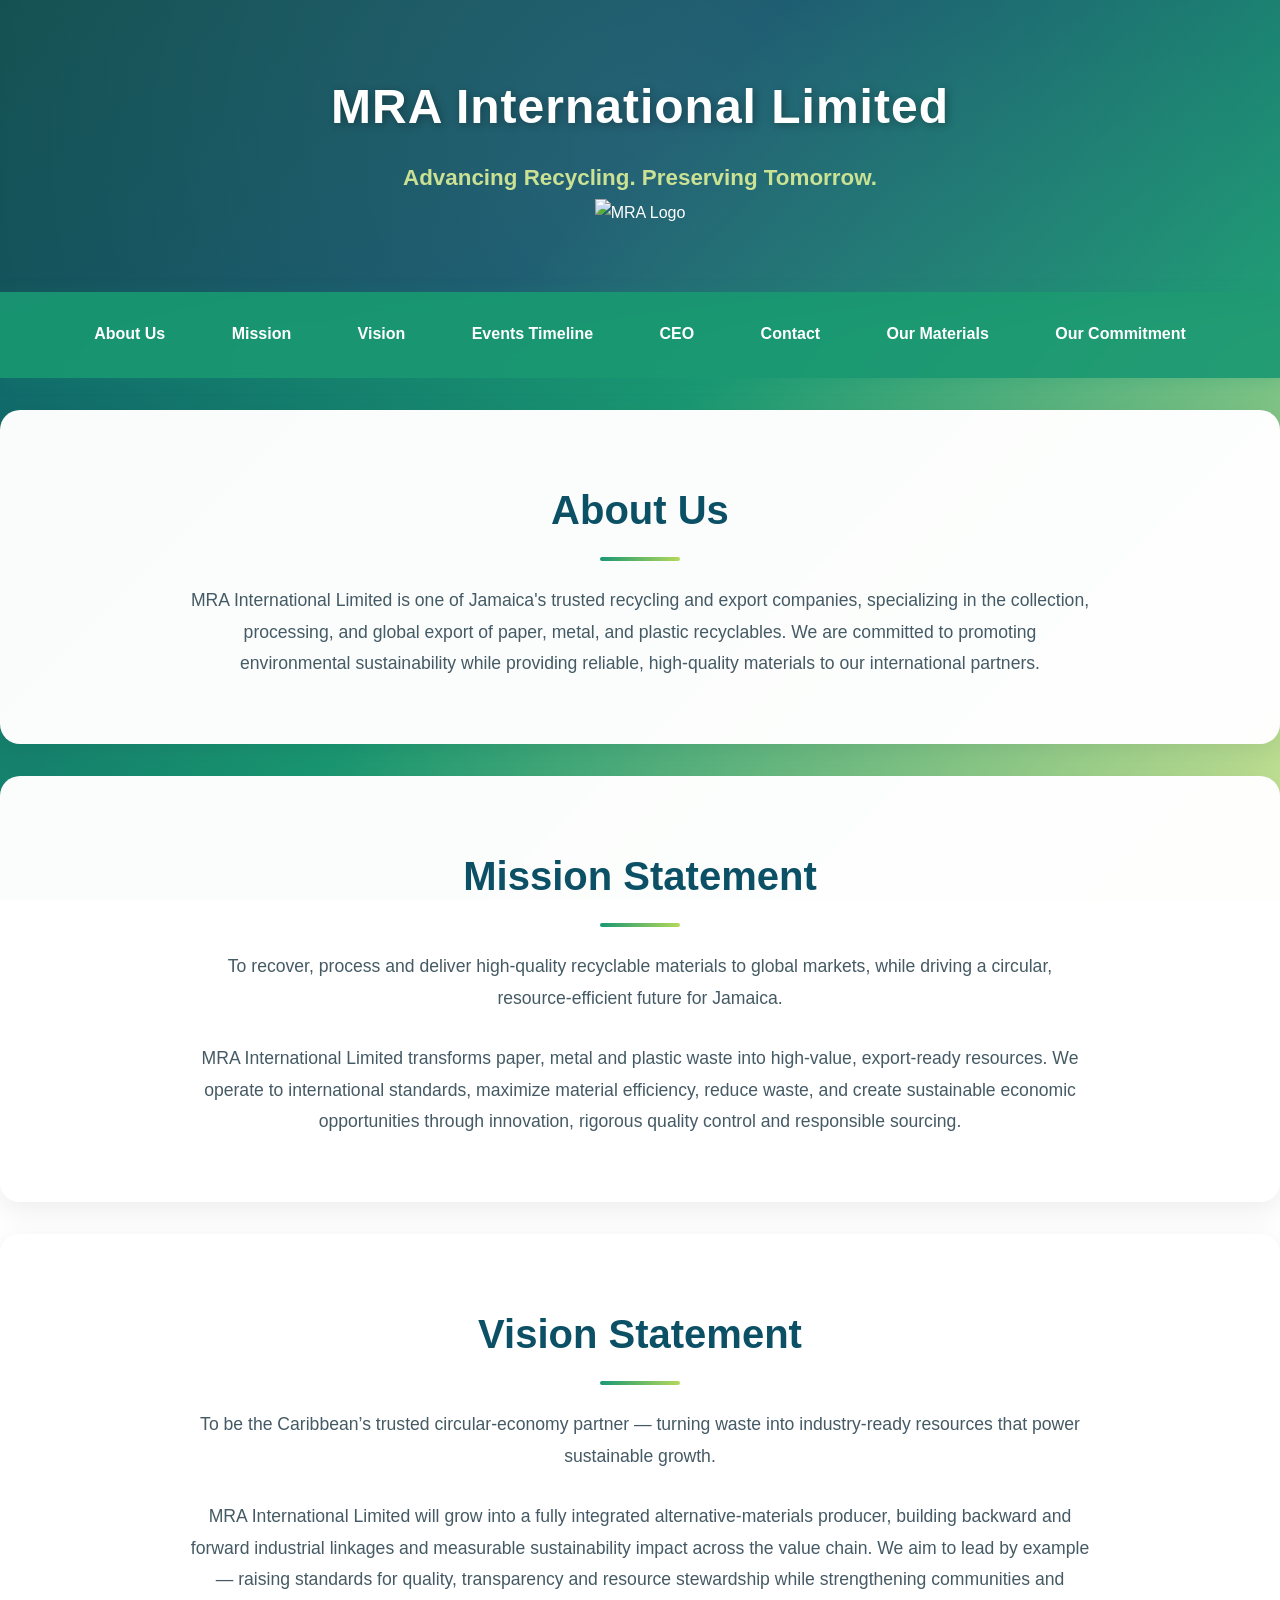
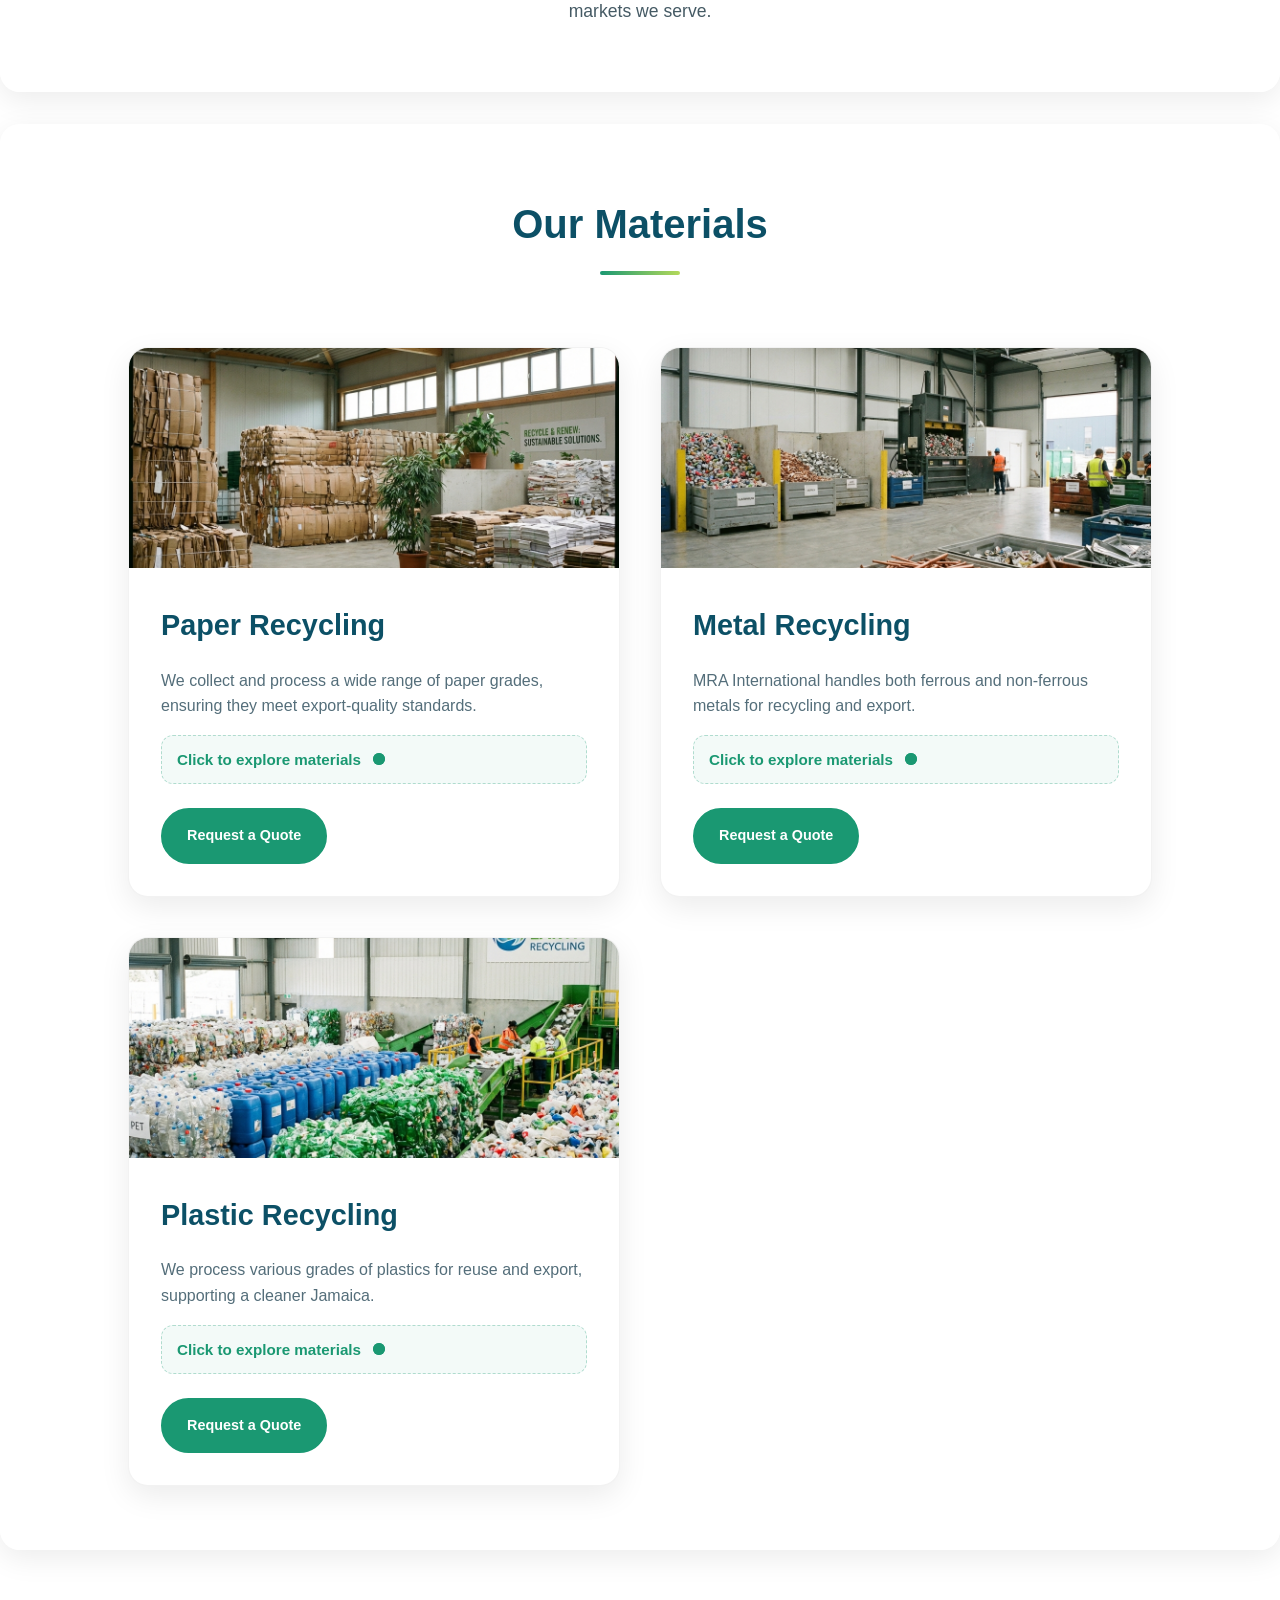
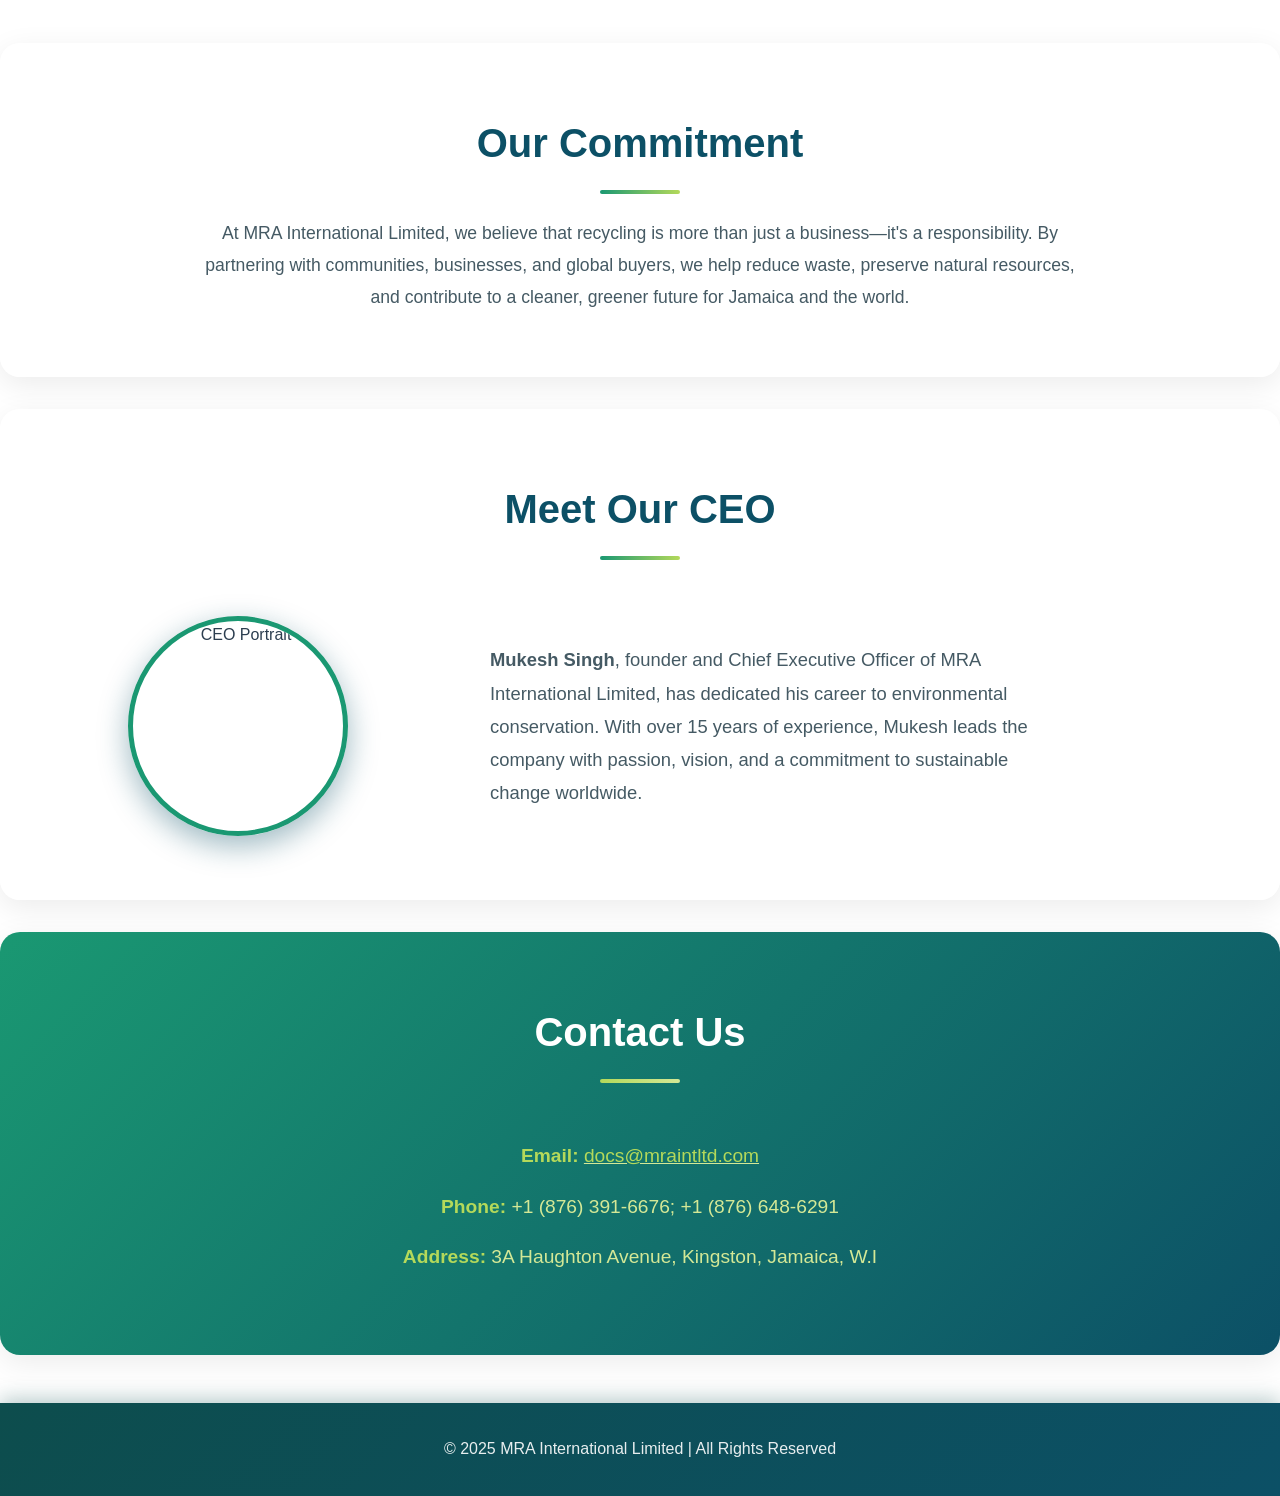
==== index.html @ b7e4a410 "Removed lists and added a click indicator to cards" ====
<!DOCTYPE html>
<html lang="en">

<head>
  <meta charset="UTF-8">
  <meta name="viewport" content="width=device-width, initial-scale=1.0">
  <meta name="google-site-verification" content="Ht2FsZo4pC0F39lDdQmsKXw--VcKdWtS-SxiuuLmRLA" />
  <title> MRA International Limited</title>
  <link rel="stylesheet" href="style.css?v=1.1">
  <link rel="icon" height="200px" type="image/png" href="public/images/favicon.png">
  <noscript>
    <style>
      .fade-section {
        opacity: 1 !important;
        transform: none !important;
      }
    </style>
  </noscript>
</head>

<body>

  <!-- Header -->
  <header class="parallax-header">
    <div class="header-content fade-in">
      <h1>MRA International Limited</h1>
      <p id="slogan">Advancing Recycling. Preserving Tomorrow.</p>
      <img src="public/images/icon.png" height="200px" alt="MRA Logo" class="header-logo">
    </div>
  </header>

  <!-- Navigation -->
  <nav class="sticky-nav">
    <ul>
      <li><a href="#purpose" class="nav-link">About Us</a></li>
      <li><a href="#mission" class="nav-link">Mission</a></li>
      <li><a href="#vision" class="nav-link">Vision</a></li>
      <li><a href="events.html" class="nav-link">Events Timeline</a></li>
      <li><a href="#ceo" class="nav-link">CEO</a></li>
      <li><a href="#contact" class="nav-link">Contact</a></li>
      <li><a href="#materials" class="nav-link">Our Materials</a></li>
      <li><a href="#commitment" class="nav-link">Our Commitment</a></li>
    </ul>
  </nav>

  <!-- Purpose -->
  <section id="purpose" class="fade-section">
    <h2>About Us</h2>
    <p>
      MRA International Limited is one of Jamaica's trusted recycling and export companies, specializing in the
      collection, processing, and global export of paper, metal, and plastic recyclables.
      We are committed to promoting environmental sustainability while providing reliable, high-quality materials to our
      international partners.
    </p>
  </section>

  <!-- Mission -->
  <section id="mission" class="fade-section">
    <h2>Mission Statement</h2>
    <p>
      To recover, process and deliver high-quality recyclable materials to global markets, while driving a circular,
      resource-efficient future for Jamaica.
    </p>
    <br>
    <p>MRA International Limited transforms paper, metal and plastic waste into high-value, export-ready resources. We
      operate to international standards, maximize material efficiency, reduce waste, and create sustainable economic
      opportunities through innovation, rigorous quality control and responsible sourcing.
    </p>
  </section>

  <!-- Vision -->
  <section id="vision" class="fade-section">
    <h2>Vision Statement</h2>
    <p>
      To be the Caribbean’s trusted circular-economy partner — turning waste into industry-ready resources that power
      sustainable growth.
    </p>
    <br>
    <p>
      MRA International Limited will grow into a fully integrated alternative-materials producer, building backward and
      forward industrial linkages and measurable sustainability impact across the value chain. We aim to lead by example
      — raising standards for quality, transparency and resource stewardship while strengthening communities and markets
      we serve.
    </p>
  </section>

  <!-- Our Materials -->
  <section id="materials" class="fade-section">
    <h2>Our Materials</h2>
    <div class="materials-grid">
      <div class="material-card">
        <div class="material-card-image">
          <img src="public/images/paper_recycling.png" alt="Paper Recycling">
        </div>
        <div class="material-card-content">
          <h3>Paper Recycling</h3>
          <p>We collect and process a wide range of paper grades, ensuring they meet export-quality standards.</p>
          <div class="click-hint">
            <span>Click to explore materials</span>
            <div class="pulse-icon"></div>
          </div>
          <a href="#contact" class="material-btn">Request a Quote</a>
        </div>
      </div>

      <div class="material-card">
        <div class="material-card-image">
          <img src="public/images/metal_recycling.png" alt="Metal Recycling">
        </div>
        <div class="material-card-content">
          <h3>Metal Recycling</h3>
          <p>MRA International handles both ferrous and non-ferrous metals for recycling and export.</p>
          <div class="click-hint">
            <span>Click to explore materials</span>
            <div class="pulse-icon"></div>
          </div>
          <a href="#contact" class="material-btn">Request a Quote</a>
        </div>
      </div>

      <div class="material-card">
        <div class="material-card-image">
          <img src="public/images/plastic_recycling.png" alt="Plastic Recycling">
        </div>
        <div class="material-card-content">
          <h3>Plastic Recycling</h3>
          <p>We process various grades of plastics for reuse and export, supporting a cleaner Jamaica.</p>
          <div class="click-hint">
            <span>Click to explore materials</span>
            <div class="pulse-icon"></div>
          </div>
          <a href="#contact" class="material-btn">Request a Quote</a>
        </div>
      </div>
    </div>
  </section>

  <!--Our Committment-->
  <br>
  <section id="commitment" class="fade-section">
    <h2>Our Commitment</h2>
    <p>
      At MRA International Limited, we believe that recycling is more than just a business—it's a responsibility.
      By partnering with communities, businesses, and global buyers, we help reduce waste, preserve natural resources,
      and contribute to a cleaner, greener future for Jamaica and the world.
    </p>
  </section>

  <!-- CEO -->
  <section id="ceo" class="fade-section">
    <h2>Meet Our CEO</h2>
    <div class="ceo-profile">
      <img src="public/images/CEO.png" alt="CEO Portrait" class="ceo-image">
      <p>
        <strong>Mukesh Singh</strong>, founder and Chief Executive Officer of MRA International Limited, has dedicated
        his
        career to environmental conservation. With over 15 years of experience,
        Mukesh leads the company with passion, vision, and a commitment to
        sustainable change worldwide.
      </p>
    </div>
  </section>

  <!-- Contact -->
  <section id="contact" class="fade-section contact-section">
    <h2>Contact Us</h2>
    <div class="contact-info">
      <p><strong>Email: </strong><u><a id="email" target="_blank"
            href="mailto:docs@mraintltd.com">docs@mraintltd.com</a></u></p>
      <p><strong>Phone:</strong> +1 (876) 391-6676; +1 (876) 648-6291</p>
      <p><strong>Address:</strong> 3A Haughton Avenue, Kingston, Jamaica, W.I</p>
    </div>
  </section>

  <!-- Footer -->
  <footer>
    <p>&copy; 2025 MRA International Limited | All Rights Reserved</p>
  </footer>

  <!-- Materials Slideshow Modal -->
  <div id="material-modal" class="modal">
    <div class="modal-content">
      <span class="close-modal">&times;</span>
      <div id="slideshow-container" class="slideshow-container">
        <!-- Slides will be injected here by JS -->
      </div>
      <div class="slideshow-controls">
        <button id="prev-slide" class="slide-btn">&#10094;</button>
        <button id="next-slide" class="slide-btn">&#10095;</button>
      </div>
      <div id="slide-dots" class="slide-dots"></div>
    </div>
  </div>

  <script src="script.js?v=0.1.9"></script>
</body>

</html>
---- style.css ----
/* General Reset */
* {
  margin: 0;
  padding: 0;
  box-sizing: border-box;
}

/* Smooth Scrolling */
html {
  scroll-behavior: smooth;
}

/* Body */
body {
  font-family: "Segoe UI", Tahoma, Geneva, Verdana, sans-serif;
  line-height: 1.8;
  /* Applied nebula-inspired gradient with dark teal, emerald, and lime */
  background: linear-gradient(135deg, #0c5066 0%, #1a9872 50%, #d4e896 100%);
  background-attachment: fixed;
  color: #2c3e50;
  overflow-x: hidden;
}

/* Header with Parallax */
header {
  /* Changed to dark teal to emerald gradient from nebula palette */
  background: linear-gradient(135deg, #0d4d4d 0%, #0c5066 50%, #1a9872 100%);
  color: white;
  text-align: center;
  padding: 4rem 1rem;
  position: relative;
  overflow: hidden;
  box-shadow: 0 8px 30px rgba(12, 80, 102, 0.4);
}

header::before {
  content: "";
  position: absolute;
  top: -50%;
  left: -50%;
  width: 200%;
  height: 200%;
  background: radial-gradient(circle, rgba(255, 255, 255, 0.1) 0%, transparent 70%);
  animation: pulse 15s ease-in-out infinite;
}

@keyframes pulse {

  0%,
  100% {
    transform: scale(1) rotate(0deg);
  }

  50% {
    transform: scale(1.1) rotate(5deg);
  }
}

.header-content {
  position: relative;
  z-index: 1;
}

header h1 {
  font-size: 3rem;
  font-weight: 700;
  margin-bottom: 0.5rem;
  text-shadow: 2px 2px 8px rgba(0, 0, 0, 0.3);
  letter-spacing: 1px;
}

header p {
  font-size: 1.4rem;
  font-weight: 700;
  opacity: 0.95;
  color: #d4e896
}

/* Fade In Animation */
.fade-in {
  animation: fadeInUp 1s ease-out;
}

@keyframes fadeInUp {
  from {
    opacity: 0;
    transform: translateY(30px);
  }

  to {
    opacity: 1;
    transform: translateY(0);
  }
}

/* Navigation */
nav {
  /* Changed to emerald green with opacity */
  background: rgba(26, 152, 114, 0.9);
  backdrop-filter: blur(10px);
  position: sticky;
  top: 0;
  z-index: 1000;
  box-shadow: 0 2px 15px rgba(26, 152, 114, 0.2);
  transition: all 0.3s ease;
  /* Added responsive padding */
  padding: 0.5rem 1rem;
}

nav.scrolled {
  /* Darker emerald when scrolled */
  background: rgba(13, 77, 77, 0.95);
  box-shadow: 0 4px 20px rgba(26, 152, 114, 0.3);
}

nav ul {
  display: flex;
  justify-content: center;
  list-style: none;
  flex-wrap: wrap;
  padding: 0.5rem 0;
  /* Added gap for better spacing */
  gap: 0.5rem;
}

nav ul li {
  margin: 0 10px;
}

nav ul li a {
  text-decoration: none;
  color: white;
  font-weight: 600;
  padding: 0.8rem 1.2rem;
  display: block;
  border-radius: 8px;
  transition: all 0.3s ease;
  position: relative;
  overflow: hidden;
  /* Responsive font size */
  font-size: 1rem;
}

nav ul li a::before {
  content: "";
  position: absolute;
  top: 0;
  left: -100%;
  width: 100%;
  height: 100%;
  background: rgba(255, 255, 255, 0.1);
  transition: left 0.3s ease;
}

nav ul li a:hover::before {
  left: 0;
}

nav ul li a:hover {
  /* Light lime green on hover */
  background: #b4d95a;
  transform: translateY(-2px);
  box-shadow: 0 4px 12px rgba(180, 217, 90, 0.4);
}

/* Sections */
section {
  padding: 4rem 10%;
  text-align: center;
  margin: 2rem 0;
  /* White with subtle shadow for contrast against vibrant background */
  background: rgba(255, 255, 255, 0.98);
  border-radius: 20px;
  box-shadow: 0 8px 30px rgba(0, 0, 0, 0.08);
  transition: all 0.5s ease;
  opacity: 0;
  transform: translateY(50px);
}

section.visible {
  opacity: 1;
  transform: translateY(0);
}

section h2 {
  margin-bottom: 1.5rem;
  /* Changed to dark teal for headings */
  color: #0c5066;
  font-size: 2.5rem;
  font-weight: 700;
  position: relative;
  display: inline-block;
  padding-bottom: 15px;
}

section h2::after {
  content: "";
  position: absolute;
  bottom: 0;
  left: 50%;
  transform: translateX(-50%);
  width: 80px;
  height: 4px;
  /* Changed to emerald to lime gradient */
  background: linear-gradient(90deg, #1a9872, #b4d95a);
  border-radius: 2px;
}

section p {
  font-size: 1.1rem;
  line-height: 1.8;
  color: #455a64;
  max-width: 900px;
  margin: 0 auto;
}

/* Materials Grid */
.materials-grid {
  display: grid;
  grid-template-columns: repeat(auto-fit, minmax(320px, 1fr));
  gap: 2.5rem;
  margin-top: 3rem;
}

.material-card {
  background: #ffffff;
  border-radius: 20px;
  overflow: hidden;
  box-shadow: 0 10px 30px rgba(0, 0, 0, 0.08);
  transition: all 0.4s cubic-bezier(0.165, 0.84, 0.44, 1);
  text-align: left;
  border: 1px solid rgba(0, 0, 0, 0.05);
  display: flex;
  flex-direction: column;
}

.material-card:hover {
  transform: translateY(-10px);
  box-shadow: 0 20px 40px rgba(26, 152, 114, 0.15);
  border-color: #1a9872;
}

.material-card-image {
  width: 100%;
  height: 220px;
  overflow: hidden;
  position: relative;
}

.material-card-image::after {
  content: "View Slideshow";
  position: absolute;
  top: 50%;
  left: 50%;
  transform: translate(-50%, -50%) scale(0.9);
  background: rgba(13, 77, 77, 0.85);
  color: white;
  padding: 10px 20px;
  border-radius: 30px;
  font-weight: 600;
  font-size: 0.9rem;
  opacity: 0;
  transition: all 0.3s ease;
  pointer-events: none;
  border: 1px solid rgba(255, 255, 255, 0.2);
  white-space: nowrap;
}

.material-card:hover .material-card-image::after {
  opacity: 1;
  transform: translate(-50%, -50%) scale(1);
}

.material-card-image img {
  width: 100%;
  height: 100%;
  object-fit: cover;
  transition: transform 0.6s ease;
}

.material-card:hover .material-card-image img {
  transform: scale(1.1);
  filter: brightness(0.8);
}

.material-card-content {
  padding: 2rem;
  flex-grow: 1;
  display: flex;
  flex-direction: column;
}

.material-card h3 {
  color: #0c5066;
  font-size: 1.8rem;
  margin-bottom: 1rem;
  font-weight: 700;
}

.material-card p {
  font-size: 1rem;
  color: #546e7a;
  margin-bottom: 1rem;
  line-height: 1.6;
}

.click-hint {
  display: flex;
  align-items: center;
  gap: 12px;
  margin-bottom: 1.5rem;
  padding: 10px 15px;
  background: rgba(26, 152, 114, 0.05);
  border-radius: 12px;
  border: 1px dashed rgba(26, 152, 114, 0.3);
  transition: all 0.3s ease;
  cursor: pointer;
}

.click-hint span {
  font-size: 0.95rem;
  font-weight: 600;
  color: #1a9872;
}

.pulse-icon {
  width: 12px;
  height: 12px;
  background-color: #1a9872;
  border-radius: 50%;
  position: relative;
}

.pulse-icon::after {
  content: "";
  position: absolute;
  top: 0;
  left: 0;
  width: 100%;
  height: 100%;
  background-color: #1a9872;
  border-radius: 50%;
  animation: hintPulse 2s infinite;
}

@keyframes hintPulse {
  0% {
    transform: scale(1);
    opacity: 0.8;
  }

  100% {
    transform: scale(3);
    opacity: 0;
  }
}

.material-card:hover .click-hint {
  background: rgba(26, 152, 114, 0.1);
  border-style: solid;
  transform: translateX(5px);
}

.material-btn {
  display: inline-block;
  padding: 0.8rem 1.5rem;
  background: #1a9872;
  color: white;
  text-decoration: none;
  border-radius: 30px;
  font-weight: 600;
  font-size: 0.9rem;
  transition: all 0.3s ease;
  border: 2px solid #1a9872;
  text-align: center;
  align-self: flex-start;
  margin-top: auto;
}

.material-btn:hover {
  background: transparent;
  color: #1a9872;
  transform: scale(1.05);
  box-shadow: 0 5px 15px rgba(26, 152, 114, 0.2);
}

.material-sub-lists {
  display: grid;
  grid-template-columns: 1fr 1fr;
  gap: 1rem;
  margin-bottom: 0.5rem;
}

.material-sub-lists h4 {
  color: #1a9872;
  font-size: 0.95rem;
  margin-bottom: 0.5rem;
  text-transform: uppercase;
  letter-spacing: 1px;
}

/* Gallery */
.gallery {
  display: flex;
  justify-content: center;
  gap: 30px;
  flex-wrap: wrap;
  margin-top: 2rem;
}

.gallery-item {
  width: 280px;
  height: 200px;
  object-fit: cover;
  border-radius: 15px;
  box-shadow: 0 8px 20px rgba(0, 0, 0, 0.15);
  transition: all 0.4s cubic-bezier(0.175, 0.885, 0.32, 1.275);
  cursor: pointer;
  opacity: 0;
  transform: scale(0.8);
  animation: scaleIn 0.6s ease forwards;
}

.gallery-item:nth-child(1) {
  animation-delay: 0.1s;
}

.gallery-item:nth-child(2) {
  animation-delay: 0.2s;
}

.gallery-item:nth-child(3) {
  animation-delay: 0.3s;
}

@keyframes scaleIn {
  to {
    opacity: 1;
    transform: scale(1);
  }
}

.gallery-item:hover {
  transform: scale(1.08) rotate(2deg);
  /* Changed shadow to emerald */
  box-shadow: 0 15px 35px rgba(26, 152, 114, 0.4);
  z-index: 10;
}

/* CEO Profile */
.ceo-profile {
  display: flex;
  align-items: center;
  justify-content: center;
  gap: 30px;
  flex-wrap: wrap;
  margin-top: 2rem;
}

.ceo-image {
  width: 220px;
  height: 220px;
  border-radius: 50%;
  object-fit: cover;
  /* Changed to teal shadow and border */
  box-shadow: 0 10px 30px rgba(12, 80, 102, 0.4);
  border: 5px solid #1a9872;
  transition: all 0.4s ease;
  animation: float 3s ease-in-out infinite;
}

@keyframes float {

  0%,
  100% {
    transform: translateY(0);
  }

  50% {
    transform: translateY(-10px);
  }
}

.ceo-image:hover {
  transform: scale(1.05);
  /* Enhanced emerald shadow */
  box-shadow: 0 15px 40px rgba(26, 152, 114, 0.5);
}

.ceo-profile p {
  max-width: 550px;
  text-align: left;
  font-size: 1.15rem;
  line-height: 1.8;
}

/* Contact Section */
.contact-section {
  /* Changed to emerald to teal gradient */
  background: linear-gradient(135deg, #1a9872 0%, #0c5066 100%);
  color: white;
}

.contact-section h2 {
  color: white;
}

.contact-section h2::after {
  /* Changed to lime gradient */
  background: linear-gradient(90deg, #b4d95a, #d4e896);
}

.contact-info {
  margin-top: 2rem;
}

.contact-info p {
  font-size: 1.2rem;
  margin: 1rem 0;
  /* Changed to light lime */
  color: #d4e896;
  text-align: ceter;
  max-width: none;
  margin: 1rem 0;
}

.contact-info strong {
  /* Changed to bright lime accent */
  color: #b4d95a;
}

#email {
  color: #b4d95a;
  text-decoration: none;

}

/* Footer */
footer {
  /* Changed to dark forest to teal gradient */
  background: linear-gradient(135deg, #0d4d4d 0%, #0c5066 100%);
  color: white;
  text-align: center;
  padding: 2rem;
  margin-top: 3rem;
  box-shadow: 0 -4px 20px rgba(13, 77, 77, 0.3);
}

footer p {
  font-size: 1rem;
  opacity: 0.9;
}

/* Responsive Design */
@media (max-width: 768px) {
  header h1 {
    font-size: 2rem;
  }

  header p {
    font-size: 1.1rem;
  }

  /* Mobile-optimized navigation */
  nav {
    padding: 0.3rem 0.5rem;
  }

  nav ul {
    flex-direction: row;
    justify-content: center;
    padding: 0.3rem 0;
    gap: 0.3rem;
  }

  nav ul li {
    margin: 0.2rem;
  }

  nav ul li a {
    padding: 0.5rem 0.7rem;
    font-size: 0.85rem;
  }

  section {
    padding: 2rem 5%;
  }

  section h2 {
    font-size: 1.8rem;
  }

  .gallery-item {
    width: 100%;
    max-width: 350px;
  }

  .ceo-profile {
    flex-direction: column;
    text-align: center;
  }

  .ceo-profile p {
    text-align: center;
  }
}

/* Loading Animation */
@keyframes shimmer {
  0% {
    background-position: -1000px 0;
  }

  100% {
    background-position: 1000px 0;
  }
}

/* Modal Styles */
.modal {
  display: none;
  position: fixed;
  z-index: 2000;
  left: 0;
  top: 0;
  width: 100%;
  height: 100%;
  overflow: auto;
  background-color: rgba(13, 77, 77, 0.9);
  backdrop-filter: blur(8px);
  opacity: 0;
  transition: opacity 0.4s ease;
}

.modal.visible {
  display: flex;
  align-items: center;
  justify-content: center;
  opacity: 1;
}

.modal-content {
  background: white;
  margin: auto;
  padding: 0;
  border-radius: 20px;
  width: 90%;
  max-width: 900px;
  max-height: 90vh;
  position: relative;
  box-shadow: 0 25px 50px rgba(0, 0, 0, 0.3);
  overflow: hidden;
  transform: scale(0.8);
  transition: transform 0.4s cubic-bezier(0.175, 0.885, 0.32, 1.275);
}

.modal.visible .modal-content {
  transform: scale(1);
}

.close-modal {
  position: absolute;
  top: 20px;
  right: 25px;
  color: #0c5066;
  font-size: 35px;
  font-weight: bold;
  cursor: pointer;
  z-index: 2001;
  transition: color 0.3s;
  background: rgba(255, 255, 255, 0.8);
  width: 45px;
  height: 45px;
  display: flex;
  align-items: center;
  justify-content: center;
  border-radius: 50%;
}

.close-modal:hover {
  color: #1a9872;
}

/* Slideshow */
.slideshow-container {
  width: 100%;
}

.slide {
  display: none;
  animation: fadeNext 0.5s ease-in-out;
}

.slide.active {
  display: flex;
  flex-direction: column;
}

@media (min-width: 768px) {
  .slide.active {
    flex-direction: row;
    height: 500px;
  }
}

.slide-image {
  flex: 1.2;
  height: 300px;
  background: #f4f4f4;
}

@media (min-width: 768px) {
  .slide-image {
    height: 100%;
  }
}

.slide-image img {
  width: 100%;
  height: 100%;
  object-fit: cover;
}

.slide-info {
  flex: 1;
  padding: 2.5rem;
  display: flex;
  flex-direction: column;
  justify-content: center;
  background: white;
}

.slide-info h2 {
  color: #0c5066;
  font-size: 2rem;
  margin-bottom: 1rem;
}

.slide-info p {
  color: #546e7a;
  line-height: 1.7;
  font-size: 1.1rem;
  margin-bottom: 0;
}

.slideshow-controls {
  position: absolute;
  top: 50%;
  width: 100%;
  display: flex;
  justify-content: space-between;
  transform: translateY(-50%);
  pointer-events: none;
}

.slide-btn {
  cursor: pointer;
  padding: 15px;
  color: #0c5066;
  font-weight: bold;
  font-size: 20px;
  transition: 0.3s;
  user-select: none;
  background: rgba(255, 255, 255, 0.8);
  border: none;
  margin: 0 10px;
  border-radius: 50%;
  width: 50px;
  height: 50px;
  display: flex;
  align-items: center;
  justify-content: center;
  pointer-events: auto;
  box-shadow: 0 4px 10px rgba(0, 0, 0, 0.1);
}

.slide-btn:hover {
  background: #1a9872;
  color: white;
}

.slide-dots {
  position: absolute;
  bottom: 20px;
  width: 100%;
  text-align: center;
}

.dot {
  cursor: pointer;
  height: 10px;
  width: 10px;
  margin: 0 5px;
  background-color: #bbb;
  border-radius: 50%;
  display: inline-block;
  transition: background-color 0.3s;
}

.dot.active {
  background-color: #1a9872;
  width: 25px;
  border-radius: 5px;
}

@keyframes fadeNext {
  from {
    opacity: 0.4;
    transform: scale(1.05);
  }

  to {
    opacity: 1;
    transform: scale(1);
  }
}

/* Character encoding fix for older browsers */
.material-card ul li::before {
  content: "•";
}
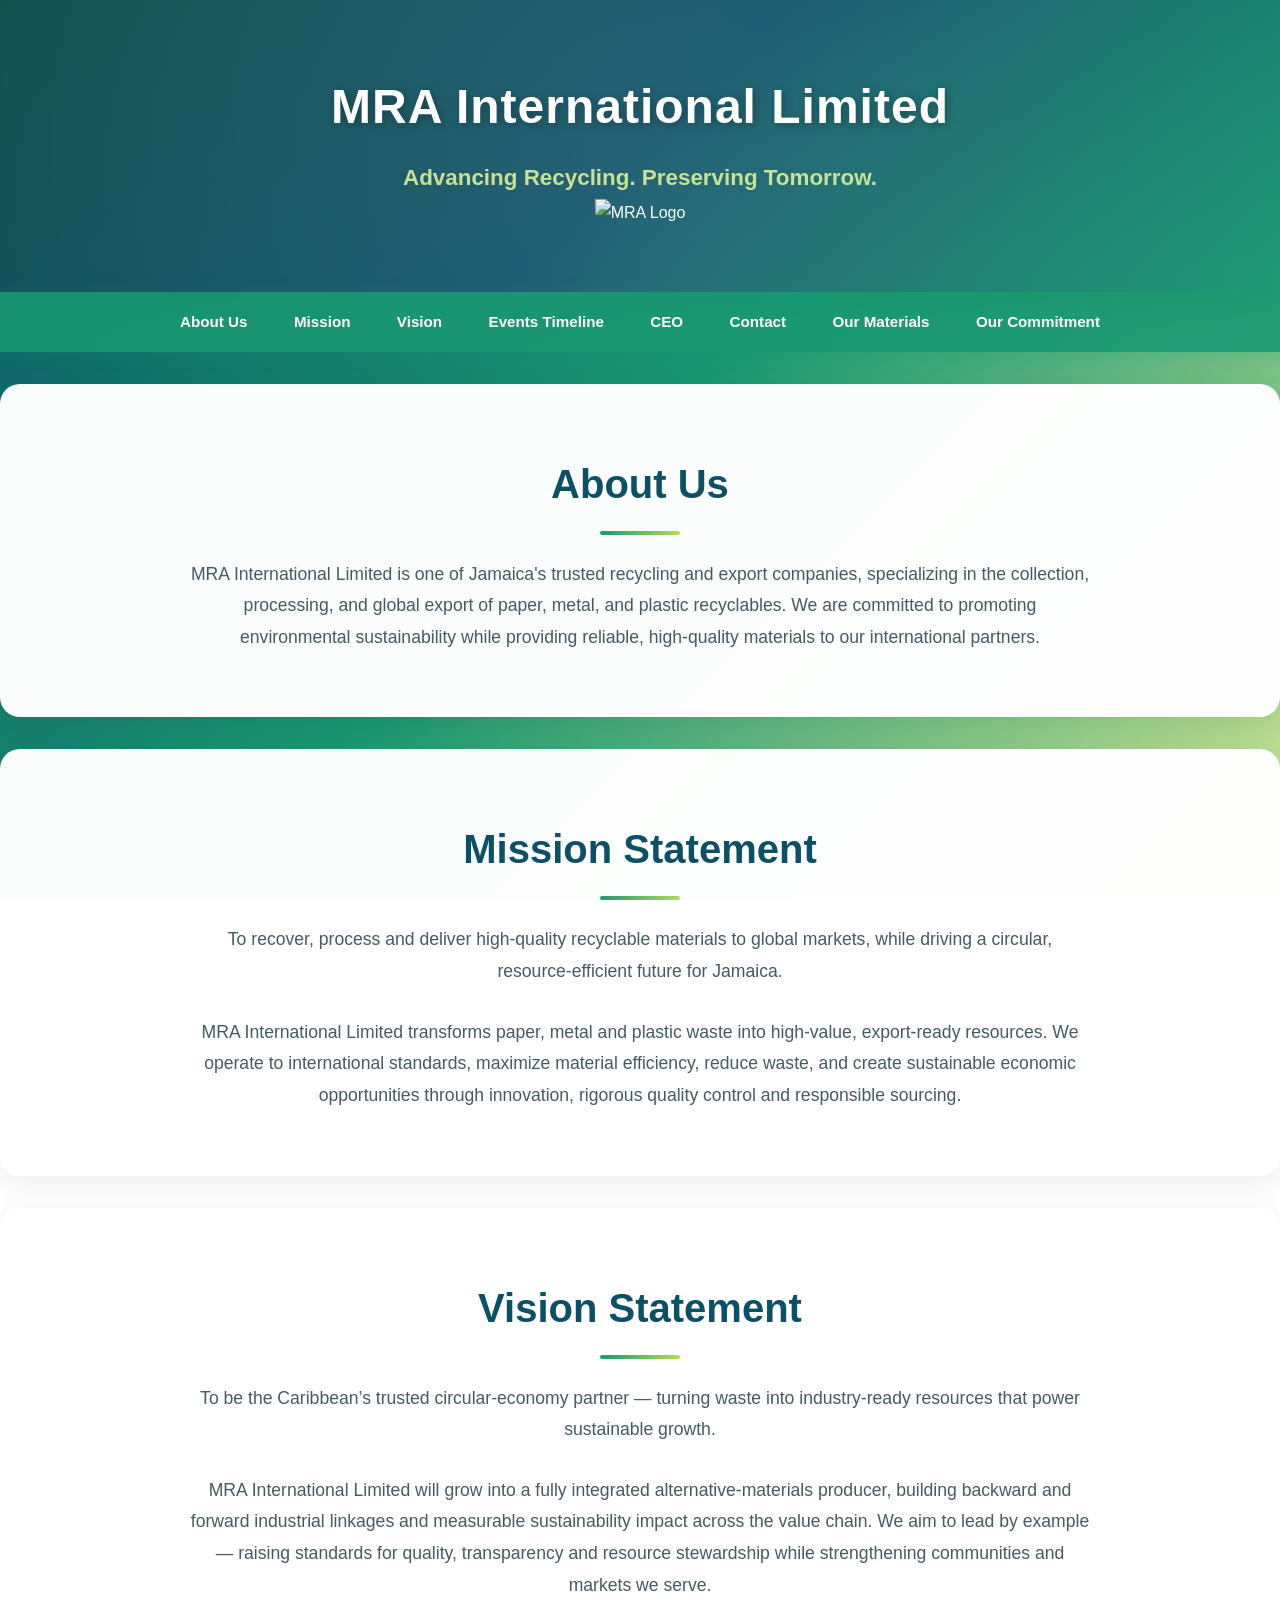
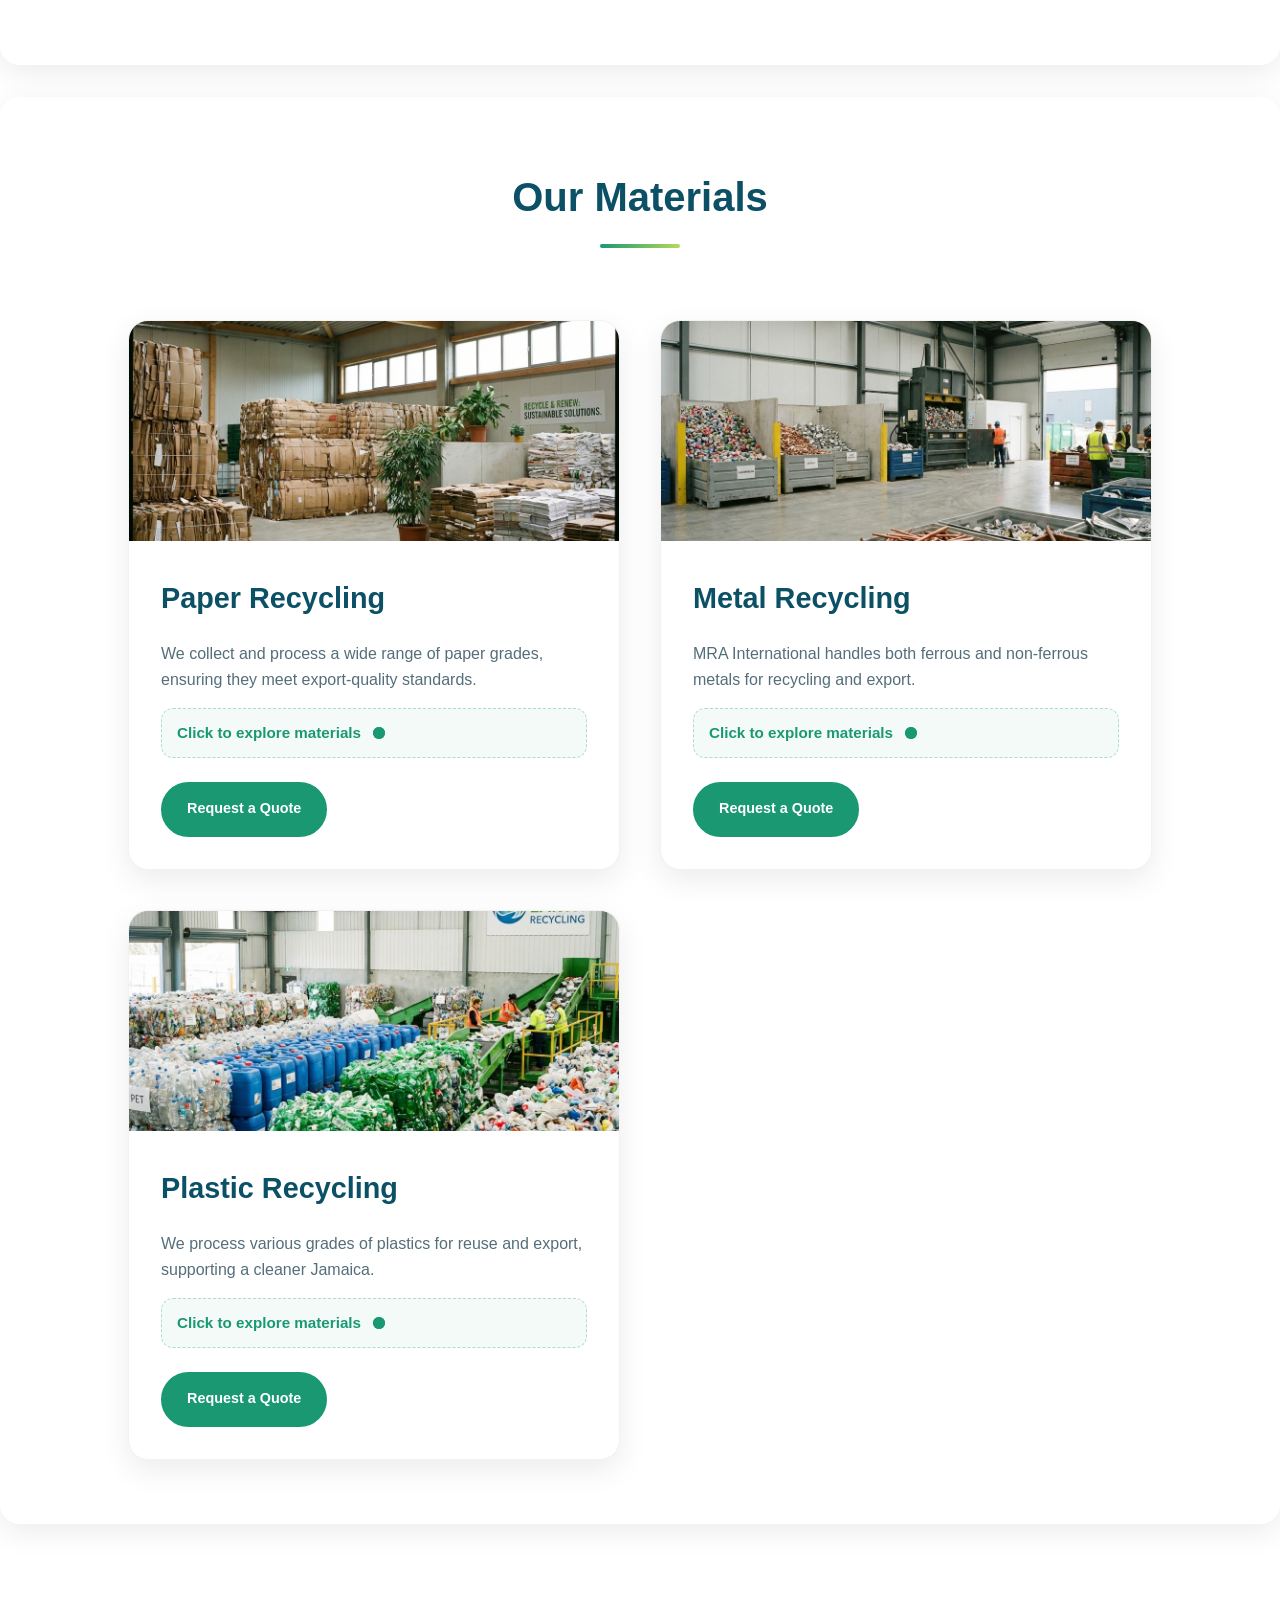
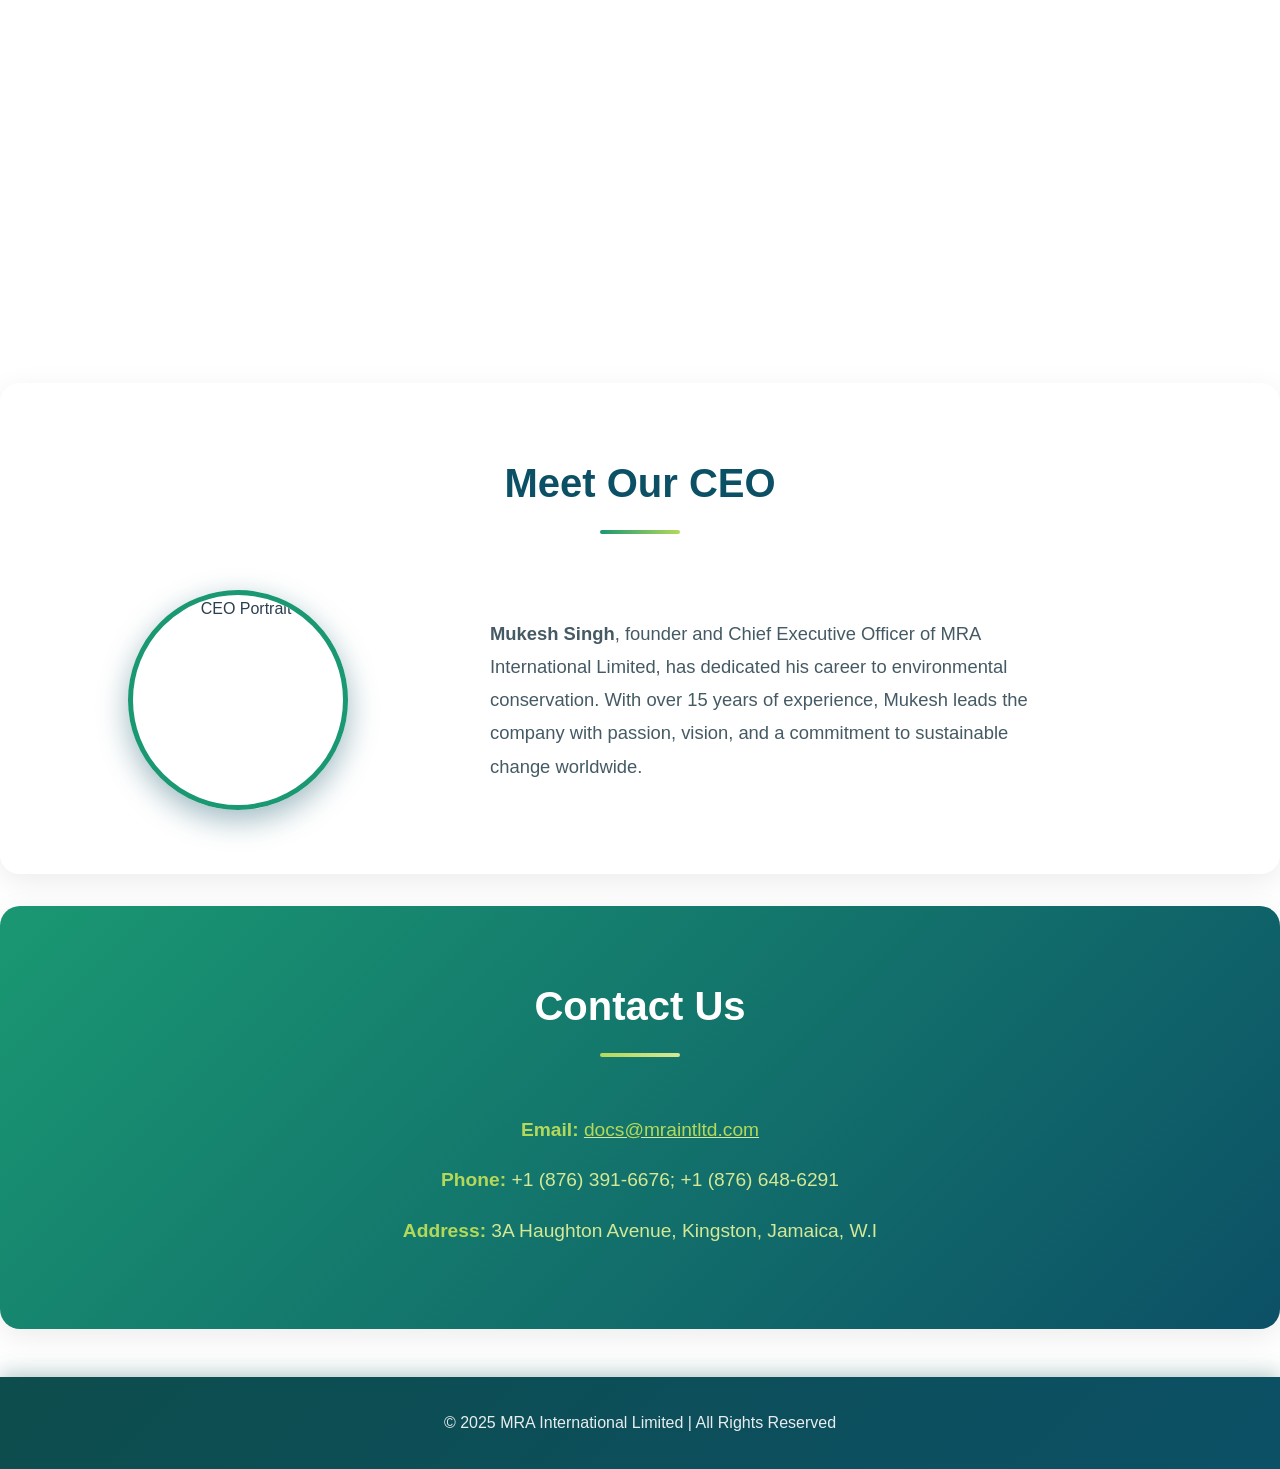
==== commit 3428de5b: "Made website more mobile-compatible" ====
--- a/index.html
+++ b/index.html
@@ -31,16 +31,23 @@
 
   <!-- Navigation -->
   <nav class="sticky-nav">
-    <ul>
-      <li><a href="#purpose" class="nav-link">About Us</a></li>
-      <li><a href="#mission" class="nav-link">Mission</a></li>
-      <li><a href="#vision" class="nav-link">Vision</a></li>
-      <li><a href="events.html" class="nav-link">Events Timeline</a></li>
-      <li><a href="#ceo" class="nav-link">CEO</a></li>
-      <li><a href="#contact" class="nav-link">Contact</a></li>
-      <li><a href="#materials" class="nav-link">Our Materials</a></li>
-      <li><a href="#commitment" class="nav-link">Our Commitment</a></li>
-    </ul>
+    <div class="nav-container">
+      <button class="mobile-menu-toggle" aria-label="Toggle menu">
+        <span class="bar"></span>
+        <span class="bar"></span>
+        <span class="bar"></span>
+      </button>
+      <ul class="nav-links">
+        <li><a href="#purpose" class="nav-link">About Us</a></li>
+        <li><a href="#mission" class="nav-link">Mission</a></li>
+        <li><a href="#vision" class="nav-link">Vision</a></li>
+        <li><a href="events.html" class="nav-link">Events Timeline</a></li>
+        <li><a href="#ceo" class="nav-link">CEO</a></li>
+        <li><a href="#contact" class="nav-link">Contact</a></li>
+        <li><a href="#materials" class="nav-link">Our Materials</a></li>
+        <li><a href="#commitment" class="nav-link">Our Commitment</a></li>
+      </ul>
+    </div>
   </nav>
 
   <!-- Purpose -->
--- a/style.css
+++ b/style.css
@@ -19,6 +19,10 @@
   background-attachment: fixed;
   color: #2c3e50;
   overflow-x: hidden;
+}
+
+body.menu-open {
+  overflow: hidden;
 }
 
 /* Header with Parallax */
@@ -95,7 +99,6 @@
 
 /* Navigation */
 nav {
-  /* Changed to emerald green with opacity */
   background: rgba(26, 152, 114, 0.9);
   backdrop-filter: blur(10px);
   position: sticky;
@@ -103,12 +106,21 @@
   z-index: 1000;
   box-shadow: 0 2px 15px rgba(26, 152, 114, 0.2);
   transition: all 0.3s ease;
-  /* Added responsive padding */
-  padding: 0.5rem 1rem;
+  padding: 0;
+  /* Changed for better mobile control */
+}
+
+.nav-container {
+  display: flex;
+  justify-content: center;
+  align-items: center;
+  max-width: 1200px;
+  margin: 0 auto;
+  position: relative;
+  min-height: 60px;
 }
 
 nav.scrolled {
-  /* Darker emerald when scrolled */
   background: rgba(13, 77, 77, 0.95);
   box-shadow: 0 4px 20px rgba(26, 152, 114, 0.3);
 }
@@ -118,27 +130,47 @@
   justify-content: center;
   list-style: none;
   flex-wrap: wrap;
-  padding: 0.5rem 0;
-  /* Added gap for better spacing */
+  padding: 0;
   gap: 0.5rem;
 }
 
 nav ul li {
-  margin: 0 10px;
+  margin: 0;
 }
 
 nav ul li a {
   text-decoration: none;
   color: white;
   font-weight: 600;
-  padding: 0.8rem 1.2rem;
+  padding: 1rem 1.2rem;
   display: block;
-  border-radius: 8px;
+  border-radius: 0;
   transition: all 0.3s ease;
   position: relative;
   overflow: hidden;
-  /* Responsive font size */
-  font-size: 1rem;
+  font-size: 0.95rem;
+}
+
+/* Mobile Menu Toggle */
+.mobile-menu-toggle {
+  display: none;
+  flex-direction: column;
+  justify-content: space-between;
+  width: 30px;
+  height: 21px;
+  background: none;
+  border: none;
+  cursor: pointer;
+  padding: 0;
+  z-index: 1001;
+}
+
+.mobile-menu-toggle .bar {
+  height: 3px;
+  width: 100%;
+  background-color: white;
+  border-radius: 10px;
+  transition: all 0.3s ease;
 }
 
 nav ul li a::before {
@@ -519,7 +551,7 @@
   margin: 1rem 0;
   /* Changed to light lime */
   color: #d4e896;
-  text-align: ceter;
+  text-align: center;
   max-width: none;
   margin: 1rem 0;
 }
@@ -552,7 +584,118 @@
 }
 
 /* Responsive Design */
+@media (max-width: 1024px) {
+  nav ul li a {
+    padding: 0.8rem 0.6rem;
+    font-size: 0.85rem;
+  }
+}
+
 @media (max-width: 768px) {
+
+  /* Mobile Navigation */
+  .nav-container {
+    justify-content: space-between;
+    padding: 0.5rem 1.5rem;
+  }
+
+  .mobile-menu-toggle {
+    display: flex;
+  }
+
+  /* Hamburger Animation */
+  .mobile-menu-toggle.active .bar:nth-child(1) {
+    transform: translateY(9px) rotate(45deg);
+  }
+
+  .mobile-menu-toggle.active .bar:nth-child(2) {
+    opacity: 0;
+  }
+
+  .mobile-menu-toggle.active .bar:nth-child(3) {
+    transform: translateY(-9px) rotate(-45deg);
+  }
+
+  nav ul {
+    position: fixed;
+    top: 60px;
+    left: 0;
+    width: 100%;
+    height: 0;
+    background: rgba(13, 77, 77, 0.98);
+    backdrop-filter: blur(15px);
+    flex-direction: column;
+    align-items: center;
+    justify-content: flex-start;
+    padding: 0;
+    overflow: hidden;
+    transition: height 0.4s cubic-bezier(0.175, 0.885, 0.32, 1.275);
+    gap: 0;
+    box-shadow: 0 10px 20px rgba(0, 0, 0, 0.2);
+  }
+
+  nav ul.active {
+    height: calc(100vh - 60px);
+    padding: 2rem 0;
+    overflow-y: auto;
+  }
+
+  nav ul li {
+    width: 100%;
+    text-align: center;
+    opacity: 0;
+    transform: translateY(20px);
+    transition: all 0.3s ease;
+  }
+
+  nav ul.active li {
+    opacity: 1;
+    transform: translateY(0);
+  }
+
+  /* Staggered animation for menu items */
+  nav ul.active li:nth-child(1) {
+    transition-delay: 0.1s;
+  }
+
+  nav ul.active li:nth-child(2) {
+    transition-delay: 0.15s;
+  }
+
+  nav ul.active li:nth-child(3) {
+    transition-delay: 0.2s;
+  }
+
+  nav ul.active li:nth-child(4) {
+    transition-delay: 0.25s;
+  }
+
+  nav ul.active li:nth-child(5) {
+    transition-delay: 0.3s;
+  }
+
+  nav ul.active li:nth-child(6) {
+    transition-delay: 0.35s;
+  }
+
+  nav ul.active li:nth-child(7) {
+    transition-delay: 0.4s;
+  }
+
+  nav ul.active li:nth-child(8) {
+    transition-delay: 0.45s;
+  }
+
+  nav ul li a {
+    padding: 1.2rem;
+    font-size: 1.2rem;
+    border-bottom: 1px solid rgba(255, 255, 255, 0.1);
+  }
+
+  header {
+    padding: 3rem 1rem;
+  }
+
   header h1 {
     font-size: 2rem;
   }
@@ -561,47 +704,121 @@
     font-size: 1.1rem;
   }
 
-  /* Mobile-optimized navigation */
-  nav {
-    padding: 0.3rem 0.5rem;
-  }
-
-  nav ul {
-    flex-direction: row;
-    justify-content: center;
-    padding: 0.3rem 0;
-    gap: 0.3rem;
-  }
-
-  nav ul li {
-    margin: 0.2rem;
-  }
-
-  nav ul li a {
-    padding: 0.5rem 0.7rem;
-    font-size: 0.85rem;
+  .header-logo {
+    height: 120px;
   }
 
   section {
-    padding: 2rem 5%;
+    padding: 2.5rem 1.5rem;
+    margin: 1.5rem 1rem;
+    border-radius: 15px;
   }
 
   section h2 {
     font-size: 1.8rem;
   }
 
-  .gallery-item {
-    width: 100%;
-    max-width: 350px;
+  .materials-grid {
+    grid-template-columns: 1fr;
+    gap: 1.5rem;
+  }
+
+  .material-card-image {
+    height: 180px;
+  }
+
+  .material-card h3 {
+    font-size: 1.5rem;
   }
 
   .ceo-profile {
     flex-direction: column;
     text-align: center;
+    gap: 1.5rem;
+  }
+
+  .ceo-image {
+    width: 180px;
+    height: 180px;
   }
 
   .ceo-profile p {
     text-align: center;
+    font-size: 1.05rem;
+  }
+
+  .contact-info p {
+    font-size: 1.1rem;
+  }
+
+  .modal-content {
+    width: 95%;
+    max-height: 95vh;
+    display: flex;
+    flex-direction: column;
+  }
+
+  .slideshow-container {
+    flex: 1;
+    overflow-y: auto;
+  }
+
+  .close-modal {
+    top: 10px;
+    right: 15px;
+    width: 40px;
+    height: 40px;
+    font-size: 30px;
+    position: fixed;
+    /* Keep it visible while scrolling modal */
+  }
+
+  .slide.active {
+    flex-direction: column;
+    height: auto;
+    min-height: 100%;
+  }
+
+  .slide-image {
+    height: 250px;
+    flex: none;
+  }
+
+  .slide-info {
+    padding: 1.5rem;
+    flex: 1;
+  }
+
+  .slide-info h2 {
+    font-size: 1.5rem;
+  }
+
+  .slide-info p {
+    font-size: 1rem;
+  }
+
+  .slideshow-controls {
+    position: fixed;
+    top: 50%;
+    transform: translateY(-50%);
+    width: 100%;
+  }
+
+  .slide-btn {
+    width: 40px;
+    height: 40px;
+    font-size: 16px;
+    margin: 0 5px;
+  }
+}
+
+@media (max-width: 480px) {
+  header h1 {
+    font-size: 1.7rem;
+  }
+
+  .contact-info p {
+    font-size: 1rem;
   }
 }
 
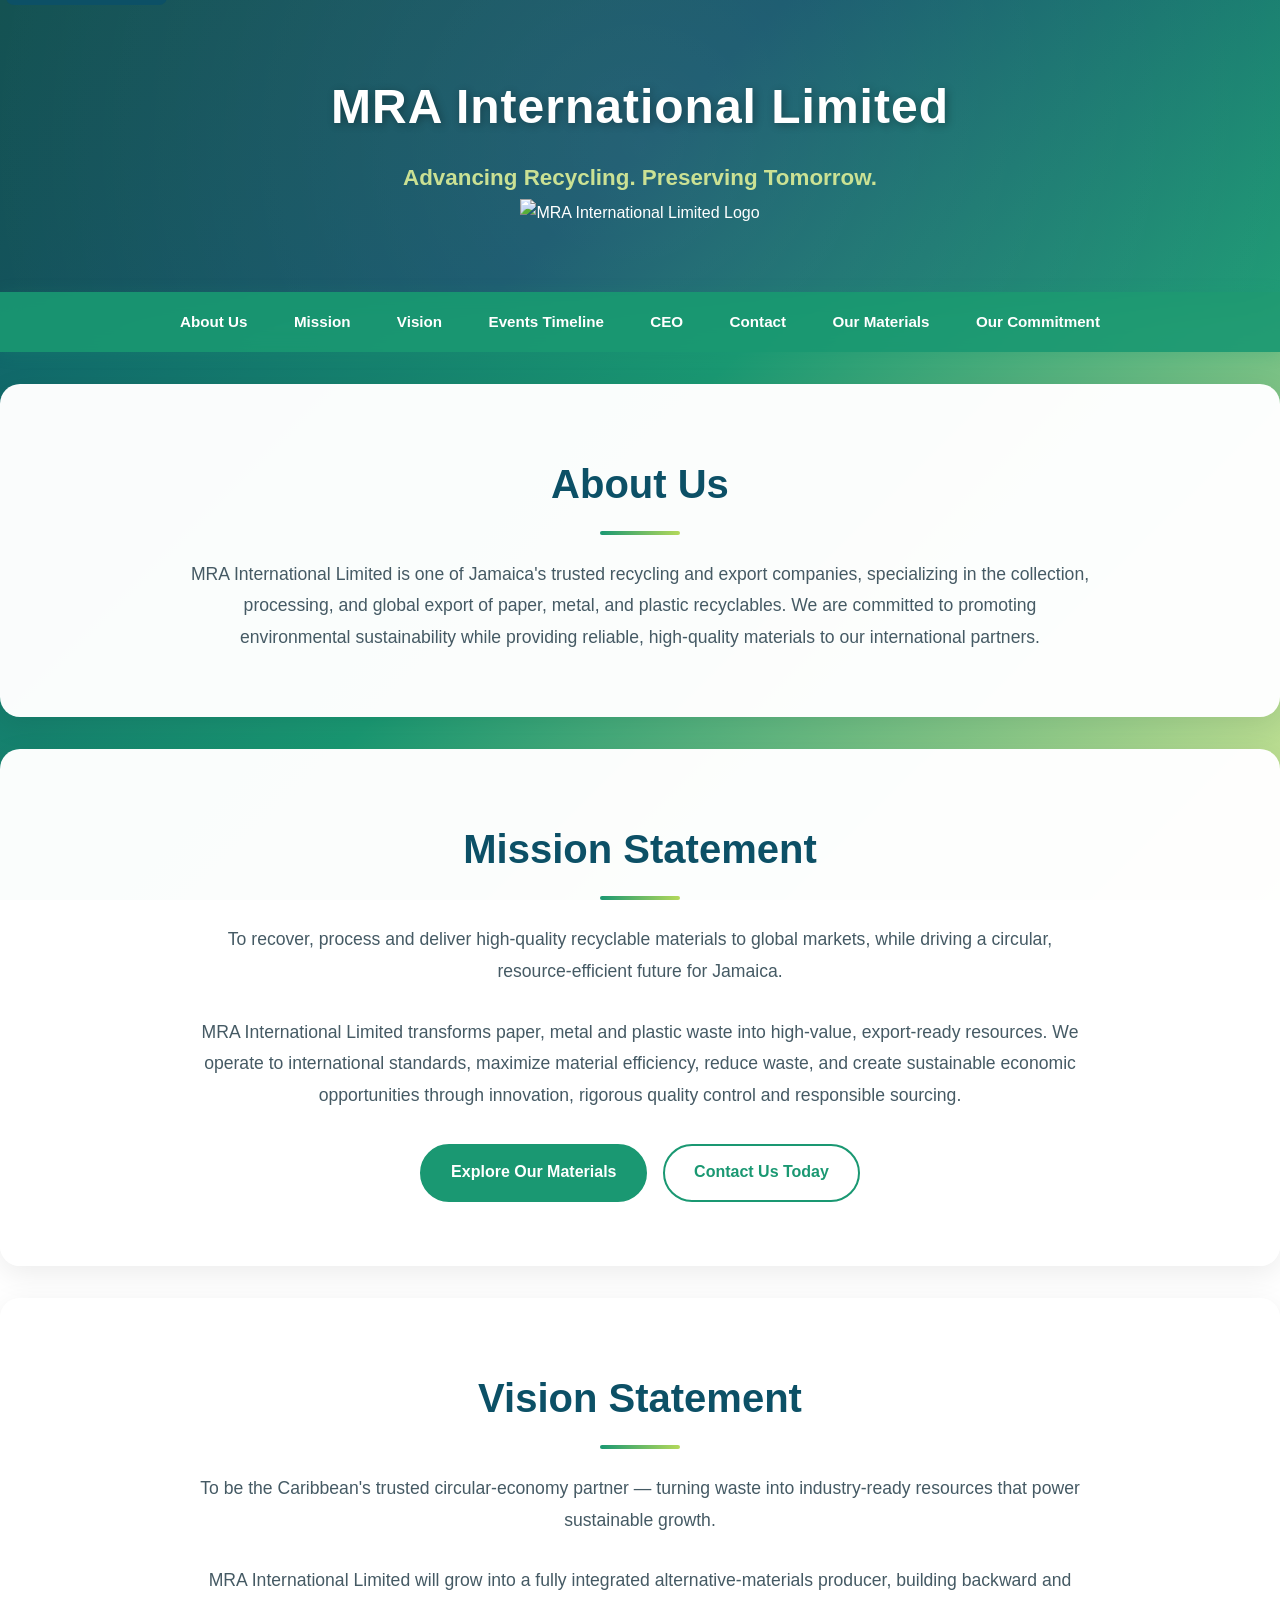
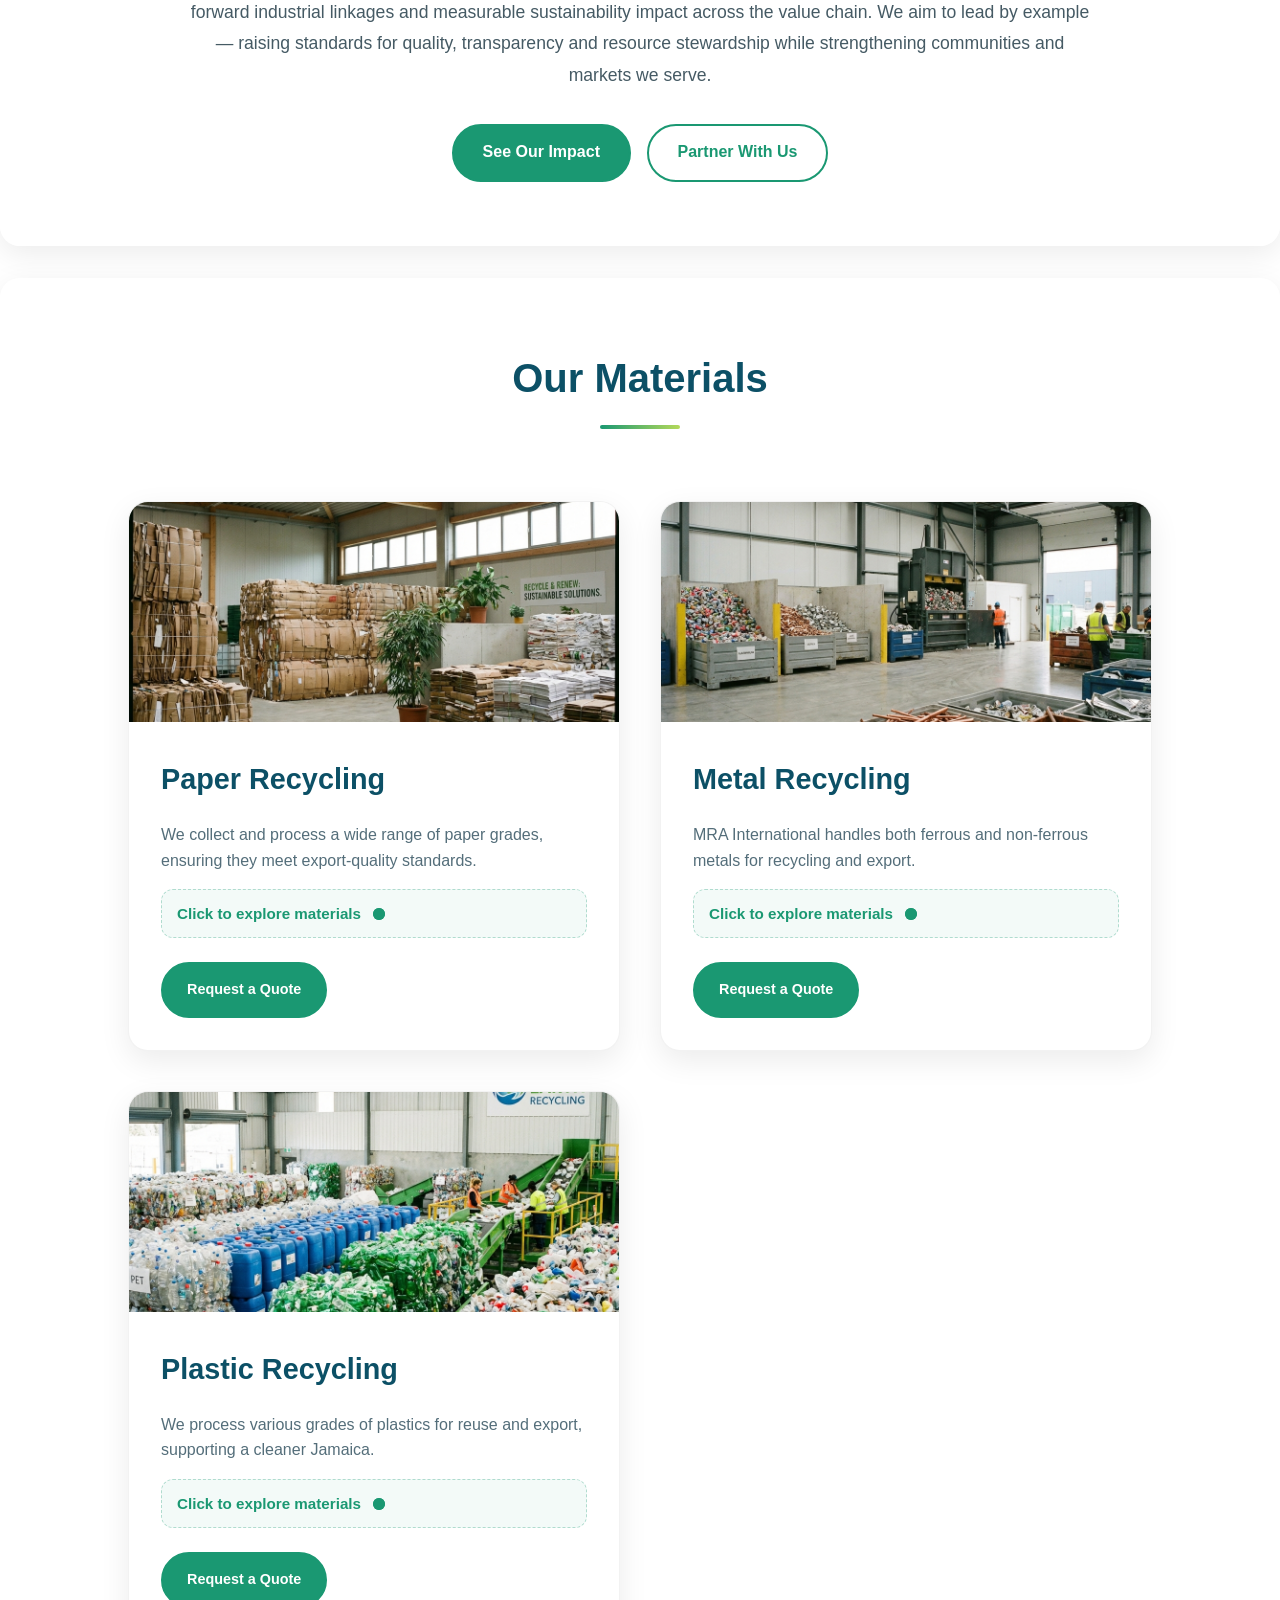
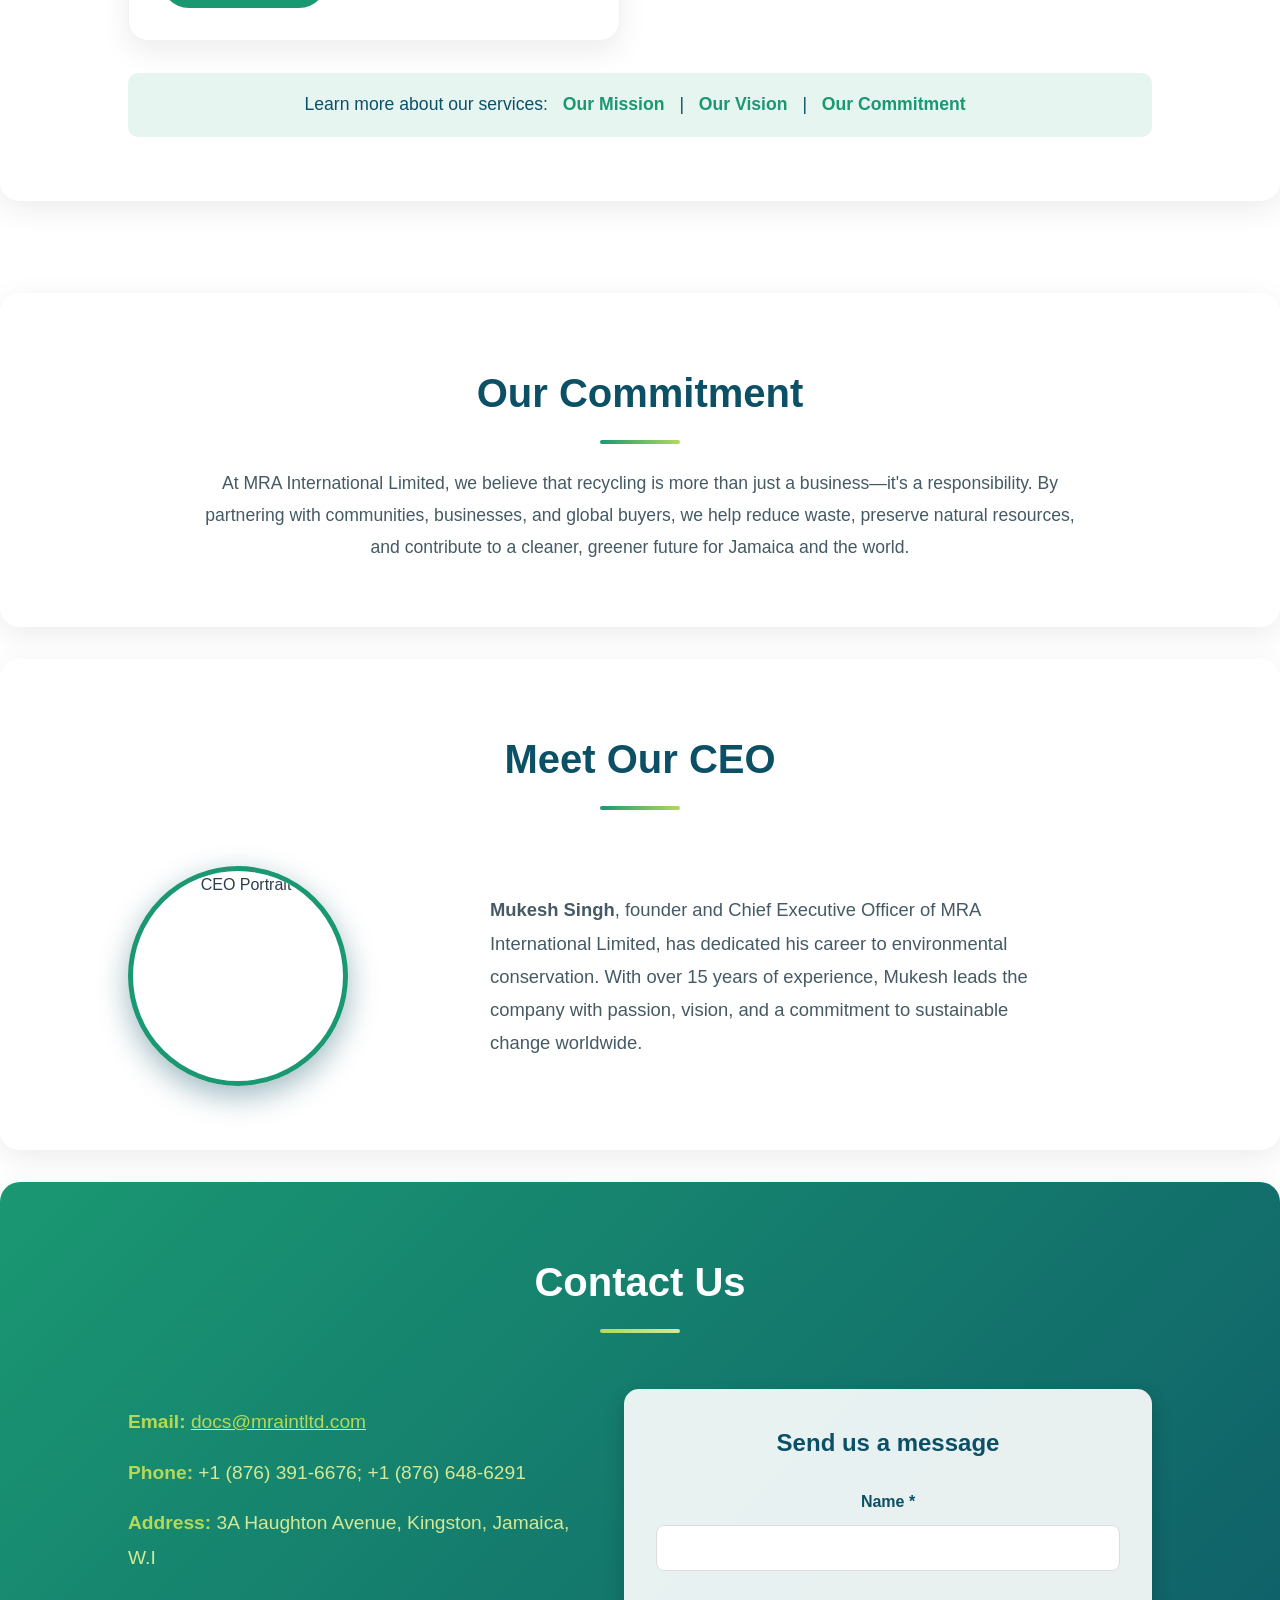
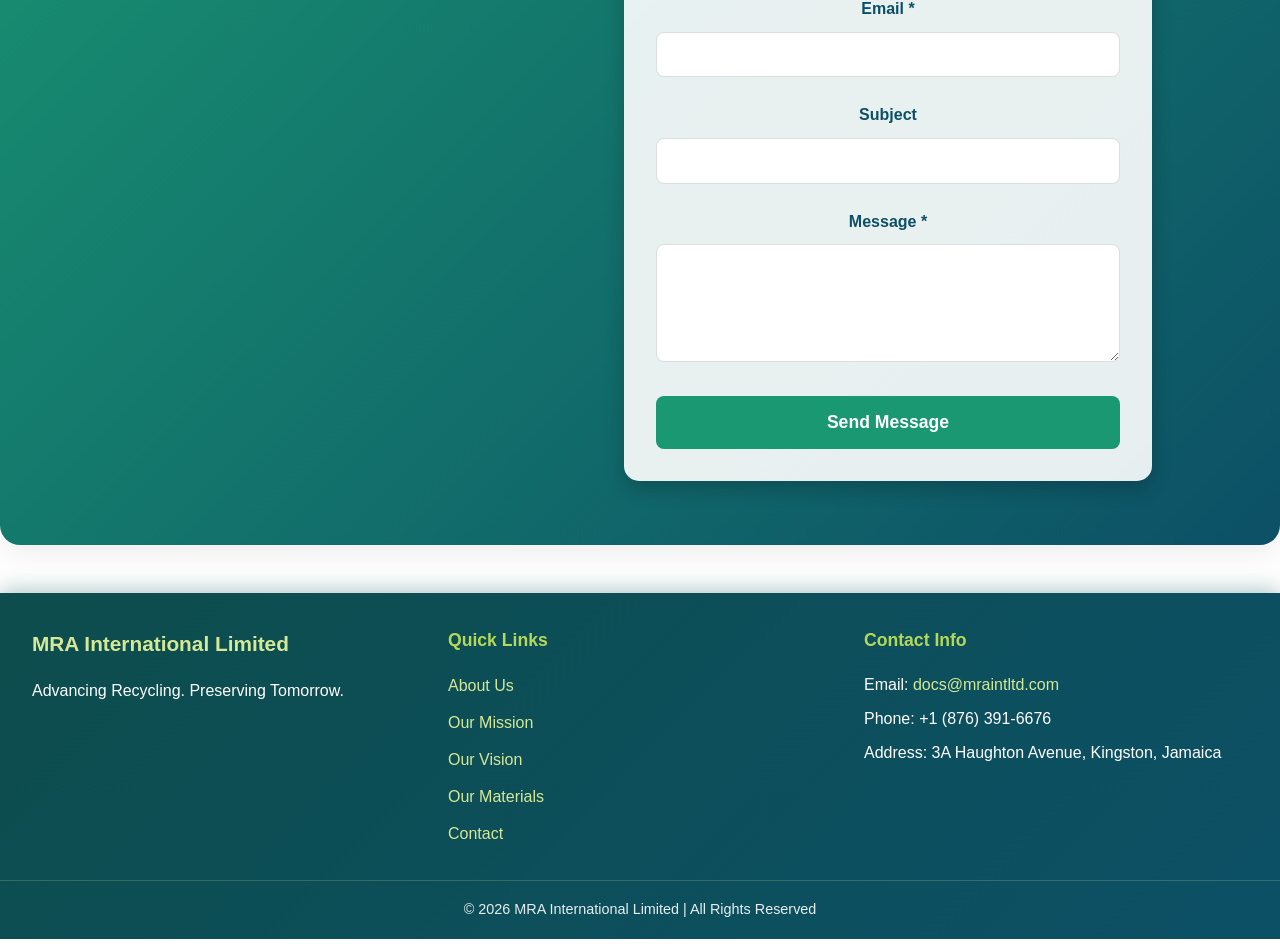
==== commit 0e465d9f: "1 feat: Implement website improvements and update copyright year       2       3 - Updated copyright" ====
--- a/index.html
+++ b/index.html
@@ -5,9 +5,51 @@
   <meta charset="UTF-8">
   <meta name="viewport" content="width=device-width, initial-scale=1.0">
   <meta name="google-site-verification" content="Ht2FsZo4pC0F39lDdQmsKXw--VcKdWtS-SxiuuLmRLA" />
-  <title> MRA International Limited</title>
+  <title> MRA International Limited - Leading Recycling and Export Company in Jamaica</title>
   <link rel="stylesheet" href="style.css?v=1.1">
   <link rel="icon" height="200px" type="image/png" href="public/images/favicon.png">
+  
+  <!-- Structured Data / Schema Markup -->
+  <script type="application/ld+json">
+  {
+    "@context": "https://schema.org",
+    "@type": "Organization",
+    "name": "MRA International Limited",
+    "description": "Jamaica's trusted recycling and export company specializing in the collection, processing, and global export of paper, metal, and plastic recyclables",
+    "url": "https://mraintltd.com",
+    "logo": "https://mraintltd.com/public/images/icon.png",
+    "address": {
+      "@type": "PostalAddress",
+      "streetAddress": "3A Haughton Avenue",
+      "addressLocality": "Kingston",
+      "addressCountry": "JM"
+    },
+    "contactPoint": {
+      "@type": "ContactPoint",
+      "telephone": "+1-876-391-6676",
+      "contactType": "customer service",
+      "areaServed": "JM"
+    },
+    "sameAs": [
+      "https://www.linkedin.com/company/mra-international-limited",
+      "https://www.facebook.com/mra.international.limited"
+    ]
+  }
+  </script>
+  
+  <!-- Open Graph / Social Media Meta Tags -->
+  <meta property="og:title" content="MRA International Limited - Leading Recycling and Export Company in Jamaica">
+  <meta property="og:description" content="Trusted recycling and export company specializing in paper, metal, and plastic recyclables. Advancing Recycling, Preserving Tomorrow.">
+  <meta property="og:image" content="https://mraintltd.com/public/images/icon.png">
+  <meta property="og:url" content="https://mraintltd.com">
+  <meta property="og:type" content="website">
+  
+  <!-- Twitter Card Meta Tags -->
+  <meta name="twitter:card" content="summary_large_image">
+  <meta name="twitter:title" content="MRA International Limited - Leading Recycling and Export Company in Jamaica">
+  <meta name="twitter:description" content="Trusted recycling and export company specializing in paper, metal, and plastic recyclables. Advancing Recycling, Preserving Tomorrow.">
+  <meta name="twitter:image" content="https://mraintltd.com/public/images/icon.png">
+  
   <noscript>
     <style>
       .fade-section {
@@ -19,23 +61,26 @@
 </head>
 
 <body>
+  <a href="#main-content" class="skip-link">Skip to main content</a>
 
   <!-- Header -->
   <header class="parallax-header">
     <div class="header-content fade-in">
       <h1>MRA International Limited</h1>
       <p id="slogan">Advancing Recycling. Preserving Tomorrow.</p>
-      <img src="public/images/icon.png" height="200px" alt="MRA Logo" class="header-logo">
+      <img src="public/images/icon.png" height="200px" alt="MRA International Limited Logo" class="header-logo" loading="eager">
     </div>
   </header>
+  
+  <main id="main-content">
 
   <!-- Navigation -->
   <nav class="sticky-nav">
     <div class="nav-container">
-      <button class="mobile-menu-toggle" aria-label="Toggle menu">
-        <span class="bar"></span>
-        <span class="bar"></span>
-        <span class="bar"></span>
+      <button class="mobile-menu-toggle" aria-label="Toggle navigation menu" aria-expanded="false">
+        <span class="bar" aria-hidden="true"></span>
+        <span class="bar" aria-hidden="true"></span>
+        <span class="bar" aria-hidden="true"></span>
       </button>
       <ul class="nav-links">
         <li><a href="#purpose" class="nav-link">About Us</a></li>
@@ -73,13 +118,17 @@
       operate to international standards, maximize material efficiency, reduce waste, and create sustainable economic
       opportunities through innovation, rigorous quality control and responsible sourcing.
     </p>
+    <div class="section-cta">
+      <a href="#materials" class="cta-button">Explore Our Materials</a>
+      <a href="#contact" class="cta-button secondary">Contact Us Today</a>
+    </div>
   </section>
 
   <!-- Vision -->
   <section id="vision" class="fade-section">
     <h2>Vision Statement</h2>
     <p>
-      To be the Caribbean’s trusted circular-economy partner — turning waste into industry-ready resources that power
+      To be the Caribbean's trusted circular-economy partner — turning waste into industry-ready resources that power
       sustainable growth.
     </p>
     <br>
@@ -89,6 +138,10 @@
       — raising standards for quality, transparency and resource stewardship while strengthening communities and markets
       we serve.
     </p>
+    <div class="section-cta">
+      <a href="#materials" class="cta-button">See Our Impact</a>
+      <a href="#contact" class="cta-button secondary">Partner With Us</a>
+    </div>
   </section>
 
   <!-- Our Materials -->
@@ -97,10 +150,10 @@
     <div class="materials-grid">
       <div class="material-card">
         <div class="material-card-image">
-          <img src="public/images/paper_recycling.png" alt="Paper Recycling">
+          <img src="public/images/paper_recycling.png" alt="Paper Recycling" loading="lazy">
         </div>
         <div class="material-card-content">
-          <h3>Paper Recycling</h3>
+          <h3 tabindex="0">Paper Recycling</h3>
           <p>We collect and process a wide range of paper grades, ensuring they meet export-quality standards.</p>
           <div class="click-hint">
             <span>Click to explore materials</span>
@@ -112,10 +165,10 @@
 
       <div class="material-card">
         <div class="material-card-image">
-          <img src="public/images/metal_recycling.png" alt="Metal Recycling">
+          <img src="public/images/metal_recycling.png" alt="Metal Recycling" loading="lazy">
         </div>
         <div class="material-card-content">
-          <h3>Metal Recycling</h3>
+          <h3 tabindex="0">Metal Recycling</h3>
           <p>MRA International handles both ferrous and non-ferrous metals for recycling and export.</p>
           <div class="click-hint">
             <span>Click to explore materials</span>
@@ -127,10 +180,10 @@
 
       <div class="material-card">
         <div class="material-card-image">
-          <img src="public/images/plastic_recycling.png" alt="Plastic Recycling">
+          <img src="public/images/plastic_recycling.png" alt="Plastic Recycling" loading="lazy">
         </div>
         <div class="material-card-content">
-          <h3>Plastic Recycling</h3>
+          <h3 tabindex="0">Plastic Recycling</h3>
           <p>We process various grades of plastics for reuse and export, supporting a cleaner Jamaica.</p>
           <div class="click-hint">
             <span>Click to explore materials</span>
@@ -140,6 +193,9 @@
         </div>
       </div>
     </div>
+    <div class="materials-navigation">
+      <p>Learn more about our services: <a href="#mission">Our Mission</a> | <a href="#vision">Our Vision</a> | <a href="#commitment">Our Commitment</a></p>
+    </div>
   </section>
 
   <!--Our Committment-->
@@ -157,7 +213,7 @@
   <section id="ceo" class="fade-section">
     <h2>Meet Our CEO</h2>
     <div class="ceo-profile">
-      <img src="public/images/CEO.png" alt="CEO Portrait" class="ceo-image">
+      <img src="public/images/CEO.png" alt="CEO Portrait" class="ceo-image" loading="lazy">
       <p>
         <strong>Mukesh Singh</strong>, founder and Chief Executive Officer of MRA International Limited, has dedicated
         his
@@ -171,17 +227,63 @@
   <!-- Contact -->
   <section id="contact" class="fade-section contact-section">
     <h2>Contact Us</h2>
-    <div class="contact-info">
-      <p><strong>Email: </strong><u><a id="email" target="_blank"
-            href="mailto:docs@mraintltd.com">docs@mraintltd.com</a></u></p>
-      <p><strong>Phone:</strong> +1 (876) 391-6676; +1 (876) 648-6291</p>
-      <p><strong>Address:</strong> 3A Haughton Avenue, Kingston, Jamaica, W.I</p>
+    <div class="contact-container">
+      <div class="contact-info">
+        <p><strong>Email: </strong><u><a id="email" target="_blank"
+              href="mailto:docs@mraintltd.com">docs@mraintltd.com</a></u></p>
+        <p><strong>Phone:</strong> +1 (876) 391-6676; +1 (876) 648-6291</p>
+        <p><strong>Address:</strong> 3A Haughton Avenue, Kingston, Jamaica, W.I</p>
+      </div>
+      <form id="contactForm" class="contact-form" action="#" method="post">
+        <h3>Send us a message</h3>
+        <div class="form-group">
+          <label for="name">Name *</label>
+          <input type="text" id="name" name="name" required aria-required="true">
+        </div>
+        <div class="form-group">
+          <label for="email">Email *</label>
+          <input type="email" id="email" name="email" required aria-required="true">
+        </div>
+        <div class="form-group">
+          <label for="subject">Subject</label>
+          <input type="text" id="subject" name="subject">
+        </div>
+        <div class="form-group">
+          <label for="message">Message *</label>
+          <textarea id="message" name="message" rows="5" required aria-required="true"></textarea>
+        </div>
+        <button type="submit" class="submit-btn">Send Message</button>
+      </form>
     </div>
   </section>
 
   <!-- Footer -->
   <footer>
-    <p>&copy; 2025 MRA International Limited | All Rights Reserved</p>
+    <div class="footer-content">
+      <div class="footer-section">
+        <h3>MRA International Limited</h3>
+        <p>Advancing Recycling. Preserving Tomorrow.</p>
+      </div>
+      <div class="footer-section">
+        <h4>Quick Links</h4>
+        <ul>
+          <li><a href="#purpose">About Us</a></li>
+          <li><a href="#mission">Our Mission</a></li>
+          <li><a href="#vision">Our Vision</a></li>
+          <li><a href="#materials">Our Materials</a></li>
+          <li><a href="#contact">Contact</a></li>
+        </ul>
+      </div>
+      <div class="footer-section">
+        <h4>Contact Info</h4>
+        <p>Email: <a href="mailto:docs@mraintltd.com">docs@mraintltd.com</a></p>
+        <p>Phone: +1 (876) 391-6676</p>
+        <p>Address: 3A Haughton Avenue, Kingston, Jamaica</p>
+      </div>
+    </div>
+    <div class="footer-bottom">
+      <p>&copy; 2026 MRA International Limited | All Rights Reserved</p>
+    </div>
   </footer>
 
   <!-- Materials Slideshow Modal -->
@@ -199,6 +301,7 @@
     </div>
   </div>
 
+  </main>
   <script src="script.js?v=0.1.9"></script>
 </body>
 
--- a/style.css
+++ b/style.css
@@ -431,6 +431,72 @@
   letter-spacing: 1px;
 }
 
+.materials-navigation {
+  margin-top: 2rem;
+  padding: 1rem;
+  background: rgba(26, 152, 114, 0.1);
+  border-radius: 10px;
+  text-align: center;
+}
+
+.materials-navigation p {
+  color: #0c5066;
+  font-size: 1.1rem;
+}
+
+.materials-navigation a {
+  color: #1a9872;
+  text-decoration: none;
+  font-weight: 600;
+  margin: 0 10px;
+  transition: color 0.3s;
+}
+
+.materials-navigation a:hover {
+  color: #0c5066;
+  text-decoration: underline;
+}
+
+.section-cta {
+  display: flex;
+  gap: 1rem;
+  justify-content: center;
+  flex-wrap: wrap;
+  margin-top: 2rem;
+}
+
+.cta-button {
+  display: inline-block;
+  padding: 0.8rem 1.8rem;
+  background: #1a9872;
+  color: white;
+  text-decoration: none;
+  border-radius: 30px;
+  font-weight: 600;
+  font-size: 1rem;
+  transition: all 0.3s ease;
+  border: 2px solid #1a9872;
+  text-align: center;
+}
+
+.cta-button:hover {
+  background: transparent;
+  color: #1a9872;
+  transform: scale(1.05);
+  box-shadow: 0 5px 15px rgba(26, 152, 114, 0.2);
+}
+
+.cta-button.secondary {
+  background: transparent;
+  color: #1a9872;
+  border: 2px solid #1a9872;
+}
+
+.cta-button.secondary:hover {
+  background: #1a9872;
+  color: white;
+}
+
 /* Gallery */
 .gallery {
   display: flex;
@@ -542,8 +608,18 @@
   background: linear-gradient(90deg, #b4d95a, #d4e896);
 }
 
+.contact-container {
+  display: flex;
+  flex-wrap: wrap;
+  gap: 2rem;
+  justify-content: center;
+  align-items: flex-start;
+  margin-top: 2rem;
+}
+
 .contact-info {
-  margin-top: 2rem;
+  flex: 1;
+  min-width: 300px;
 }
 
 .contact-info p {
@@ -551,7 +627,7 @@
   margin: 1rem 0;
   /* Changed to light lime */
   color: #d4e896;
-  text-align: center;
+  text-align: left;
   max-width: none;
   margin: 1rem 0;
 }
@@ -565,6 +641,75 @@
   color: #b4d95a;
   text-decoration: none;
 
+}
+
+/* Contact Form */
+.contact-form {
+  flex: 1;
+  min-width: 300px;
+  background: rgba(255, 255, 255, 0.9);
+  padding: 2rem;
+  border-radius: 15px;
+  box-shadow: 0 8px 20px rgba(0, 0, 0, 0.2);
+}
+
+.contact-form h3 {
+  color: #0c5066;
+  margin-bottom: 1.5rem;
+  font-size: 1.5rem;
+  text-align: center;
+}
+
+.form-group {
+  margin-bottom: 1.5rem;
+}
+
+.form-group label {
+  display: block;
+  margin-bottom: 0.5rem;
+  color: #0c5066;
+  font-weight: 600;
+}
+
+.form-group input,
+.form-group textarea {
+  width: 100%;
+  padding: 0.8rem;
+  border: 1px solid #ddd;
+  border-radius: 8px;
+  font-size: 1rem;
+  background: white;
+  transition: border-color 0.3s, box-shadow 0.3s;
+  box-sizing: border-box;
+}
+
+.form-group input:focus,
+.form-group textarea:focus {
+  outline: none;
+  border-color: #1a9872;
+  box-shadow: 0 0 0 3px rgba(26, 152, 114, 0.2);
+}
+
+.submit-btn {
+  width: 100%;
+  padding: 1rem;
+  background: #1a9872;
+  color: white;
+  border: none;
+  border-radius: 8px;
+  font-size: 1.1rem;
+  font-weight: 600;
+  cursor: pointer;
+  transition: background 0.3s, transform 0.2s;
+}
+
+.submit-btn:hover {
+  background: #0c5066;
+  transform: translateY(-2px);
+}
+
+.submit-btn:active {
+  transform: translateY(0);
 }
 
 /* Footer */
@@ -572,14 +717,69 @@
   /* Changed to dark forest to teal gradient */
   background: linear-gradient(135deg, #0d4d4d 0%, #0c5066 100%);
   color: white;
-  text-align: center;
-  padding: 2rem;
+  padding: 2rem 0 1rem;
   margin-top: 3rem;
   box-shadow: 0 -4px 20px rgba(13, 77, 77, 0.3);
 }
 
-footer p {
-  font-size: 1rem;
+.footer-content {
+  display: flex;
+  flex-wrap: wrap;
+  justify-content: space-around;
+  padding: 0 2rem 1.5rem;
+  gap: 2rem;
+}
+
+.footer-section {
+  flex: 1;
+  min-width: 250px;
+}
+
+.footer-section h3 {
+  color: #d4e896;
+  margin-bottom: 1rem;
+  font-size: 1.3rem;
+}
+
+.footer-section h4 {
+  color: #b4d95a;
+  margin-bottom: 1rem;
+  font-size: 1.1rem;
+}
+
+.footer-section ul {
+  list-style: none;
+  padding: 0;
+}
+
+.footer-section ul li {
+  margin-bottom: 0.5rem;
+}
+
+.footer-section a {
+  color: #d4e896;
+  text-decoration: none;
+  transition: color 0.3s;
+}
+
+.footer-section a:hover {
+  color: #b4d95a;
+  text-decoration: underline;
+}
+
+.footer-section p {
+  margin-bottom: 0.5rem;
+  line-height: 1.6;
+}
+
+.footer-bottom {
+  border-top: 1px solid rgba(212, 232, 150, 0.2);
+  padding: 1rem 2rem 0;
+  text-align: center;
+}
+
+.footer-bottom p {
+  font-size: 0.9rem;
   opacity: 0.9;
 }
 
@@ -1032,6 +1232,24 @@
   }
 }
 
+/* Skip Link for Accessibility */
+.skip-link {
+  position: absolute;
+  top: -40px;
+  left: 6px;
+  background: #0c5066;
+  color: white;
+  padding: 8px;
+  text-decoration: none;
+  border-radius: 0 0 8px 8px;
+  z-index: 10000;
+  transition: top 0.3s;
+}
+
+.skip-link:focus {
+  top: 0;
+}
+
 /* Character encoding fix for older browsers */
 .material-card ul li::before {
   content: "•";
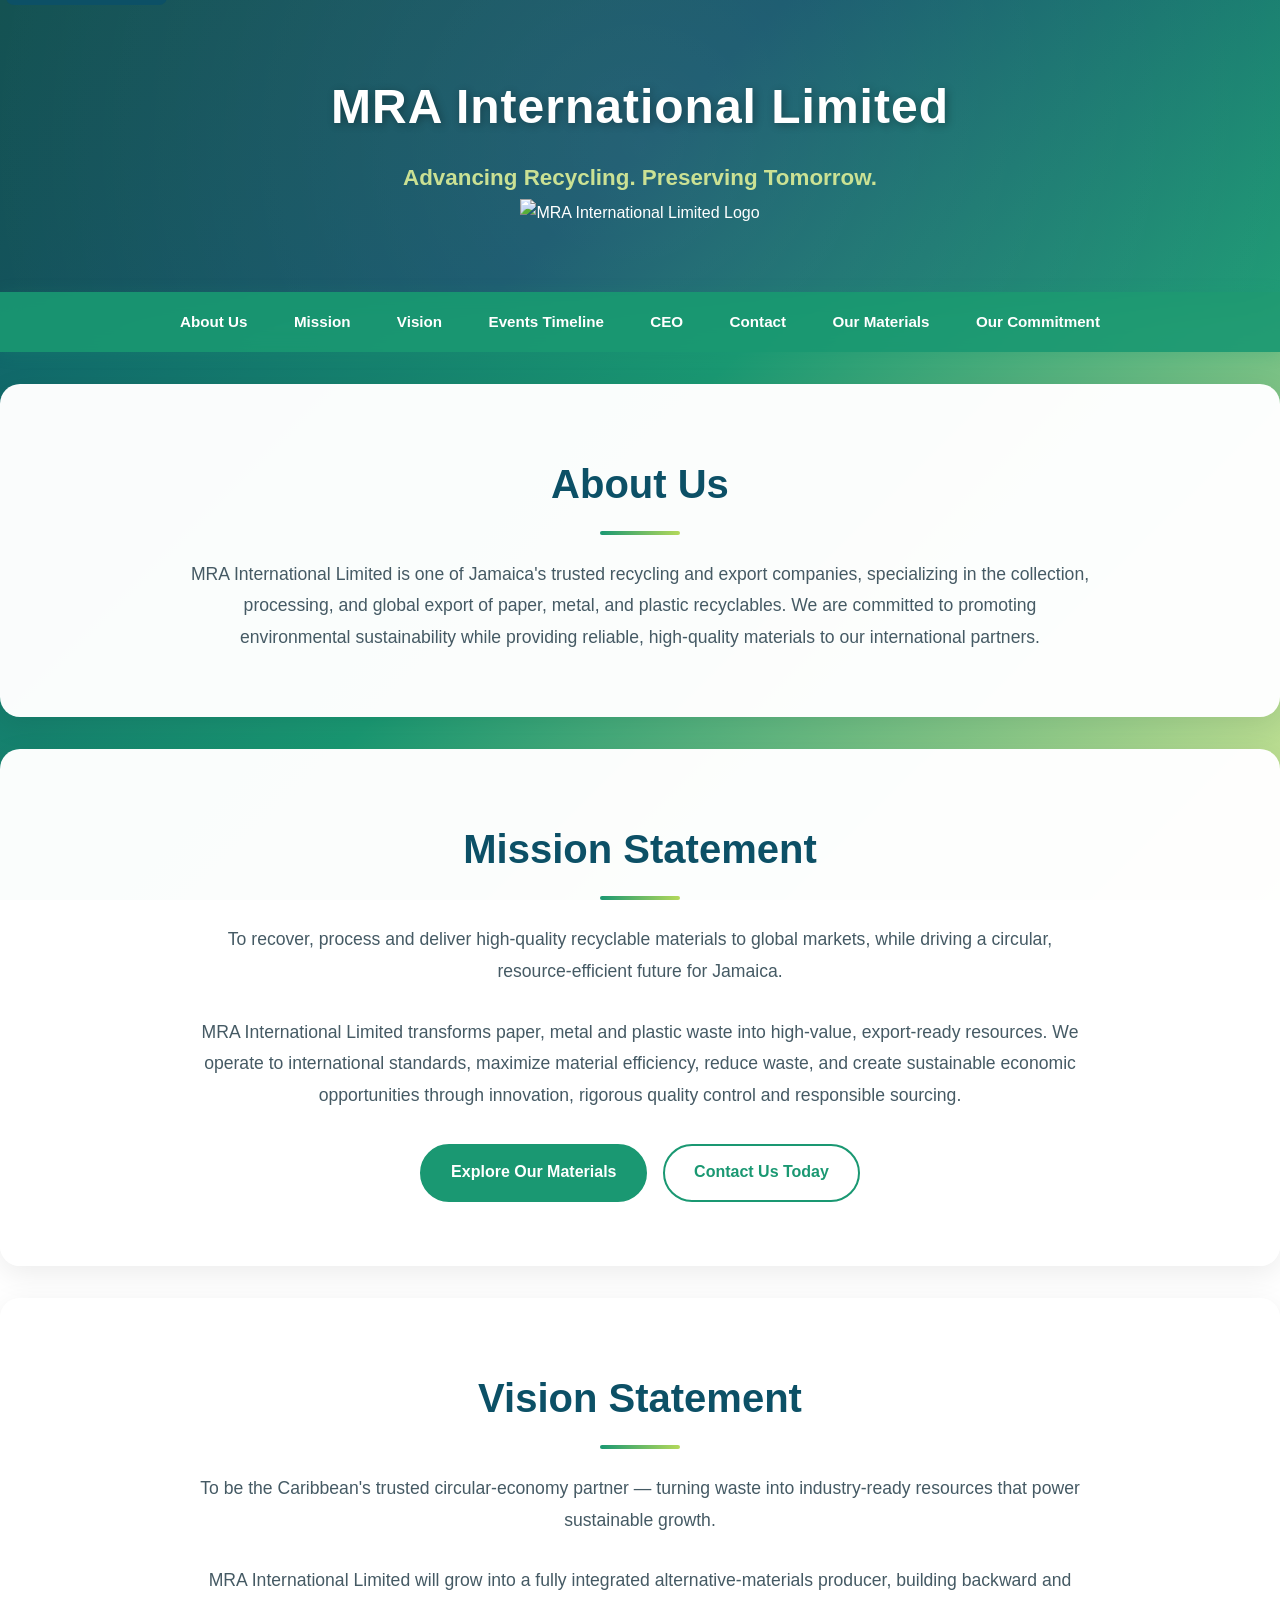
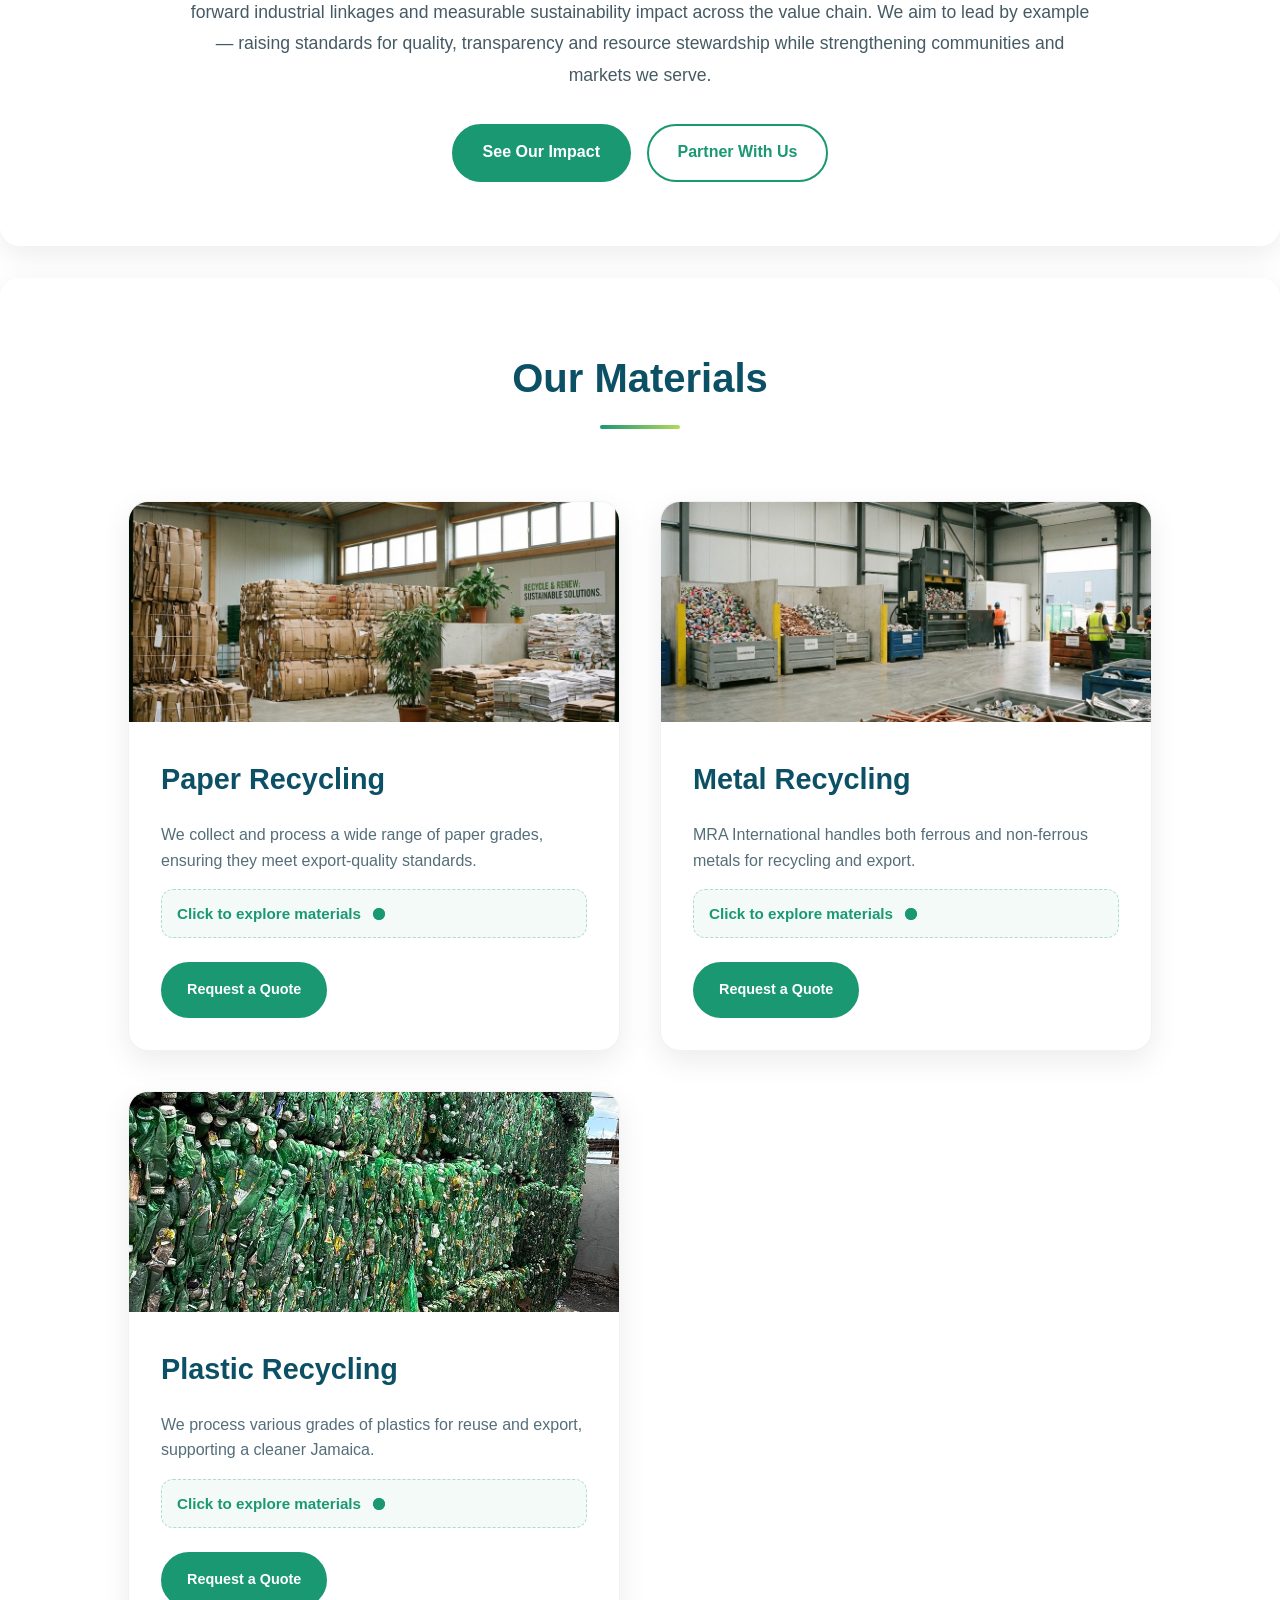
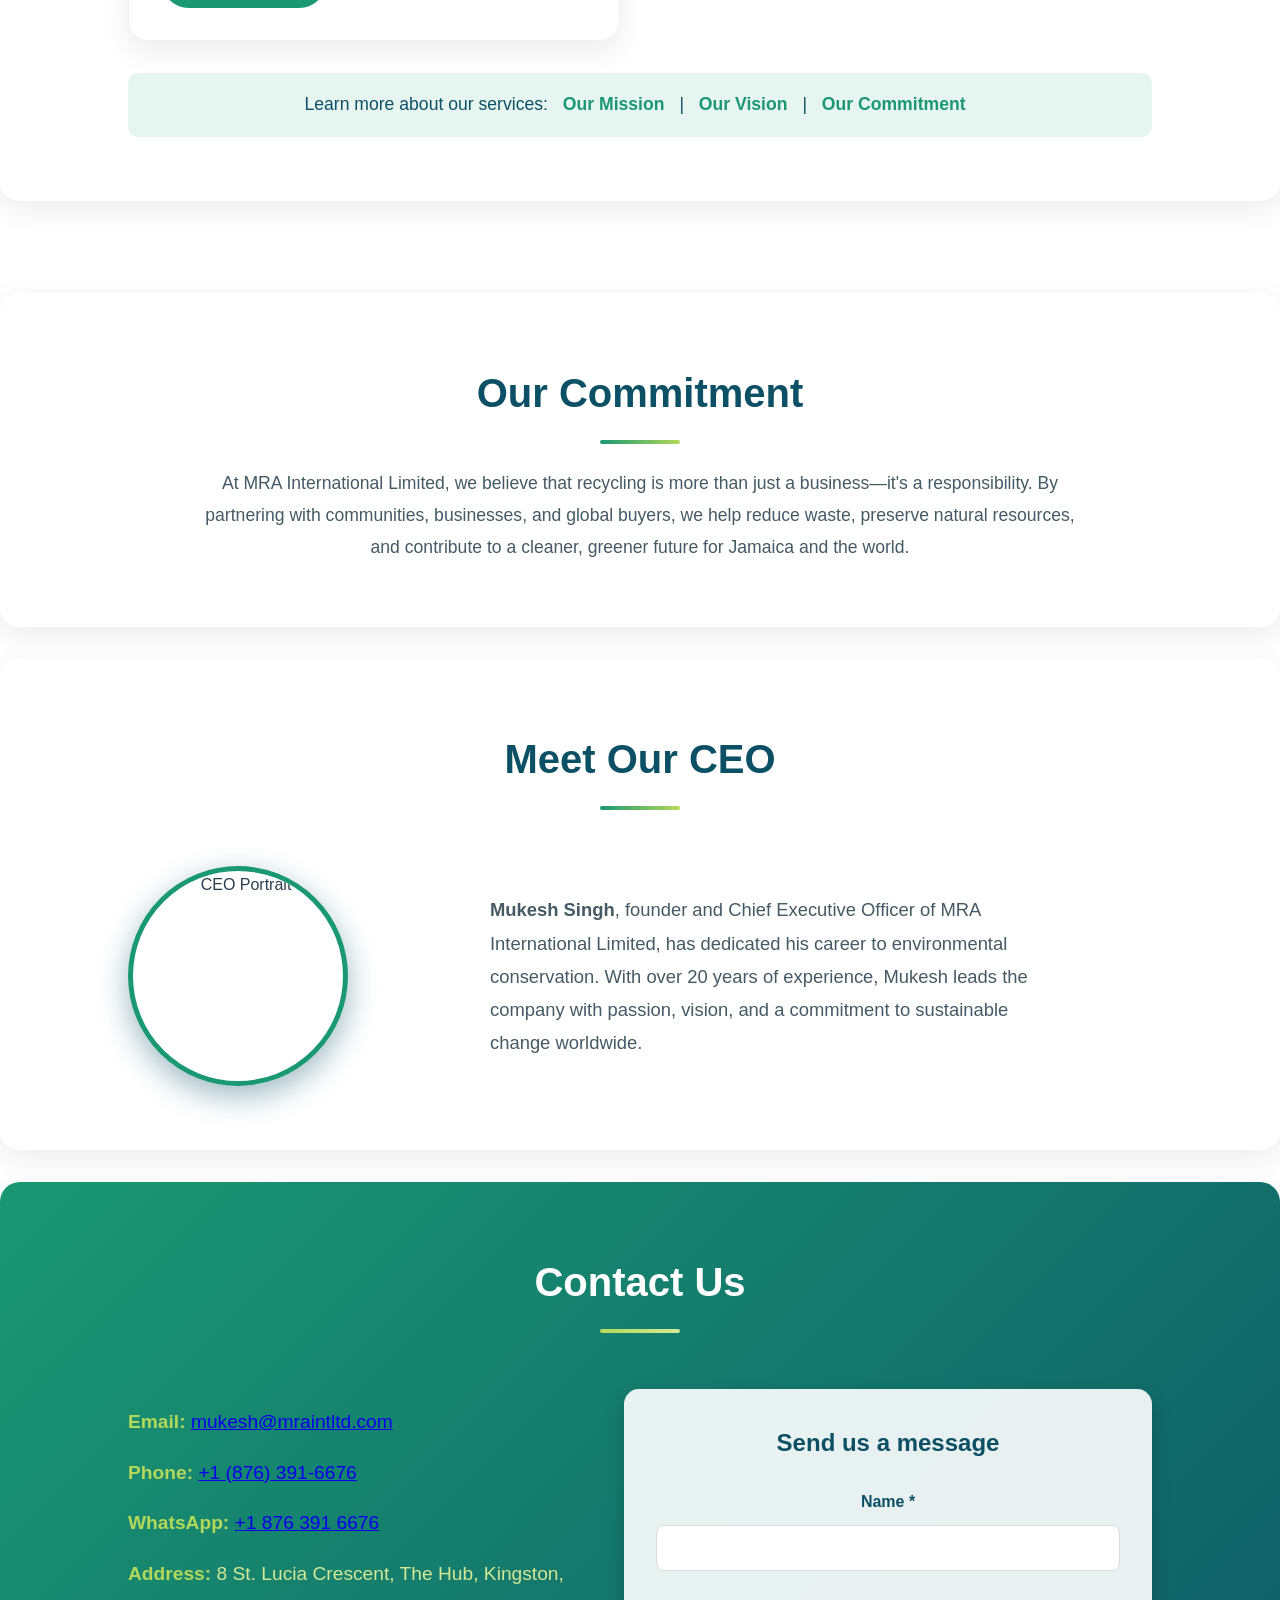
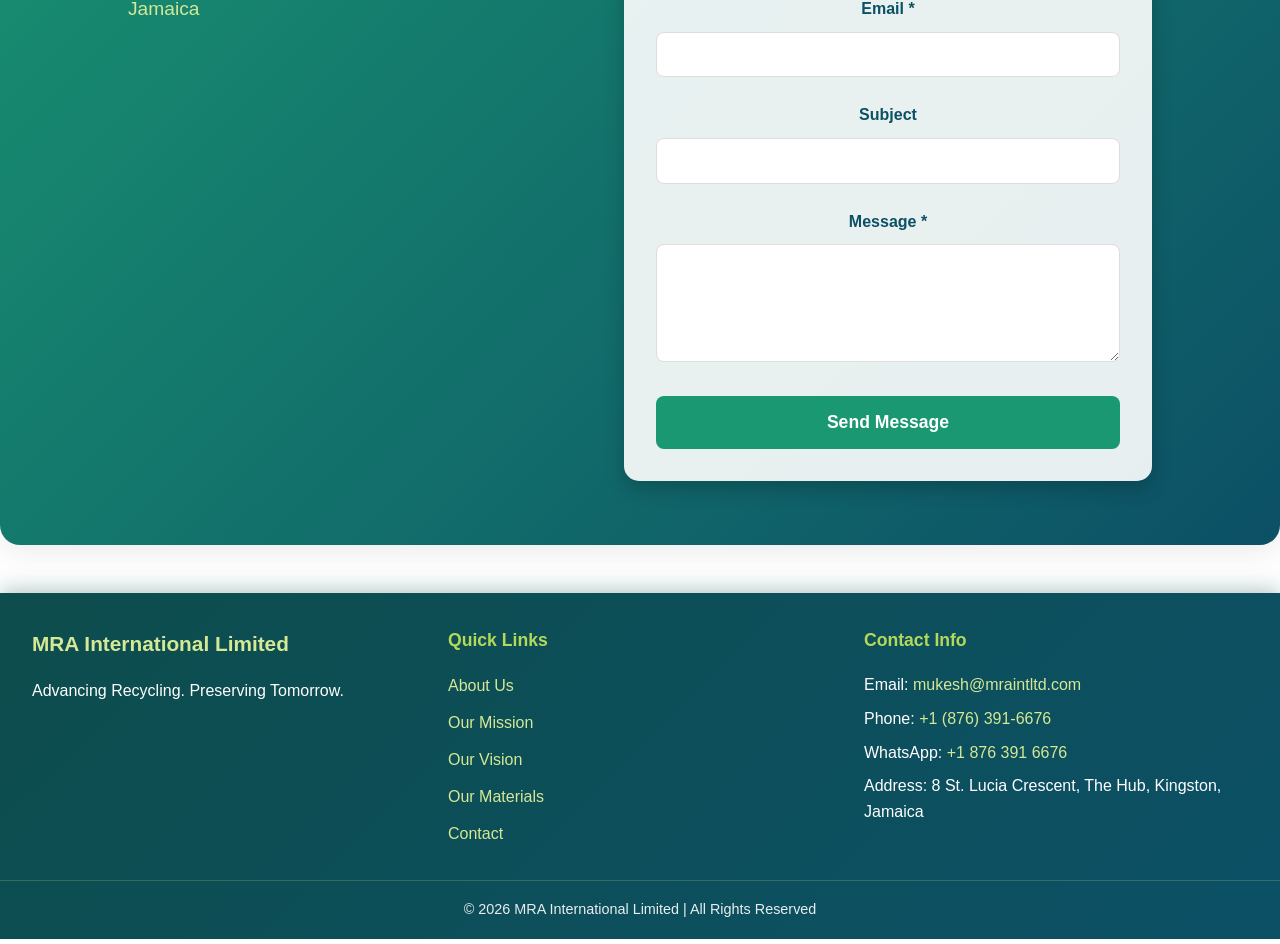
==== commit 80599104: "index.html Edits to phone number, email and address." ====
--- a/index.html
+++ b/index.html
@@ -5,10 +5,10 @@
   <meta charset="UTF-8">
   <meta name="viewport" content="width=device-width, initial-scale=1.0">
   <meta name="google-site-verification" content="Ht2FsZo4pC0F39lDdQmsKXw--VcKdWtS-SxiuuLmRLA" />
-  <title> MRA International Limited - Leading Recycling and Export Company in Jamaica</title>
+  <title>MRA International Limited - Leading Recycling and Export Company in Jamaica</title>
   <link rel="stylesheet" href="style.css?v=1.1">
-  <link rel="icon" height="200px" type="image/png" href="public/images/favicon.png">
-  
+  <link rel="icon" type="image/png" href="public/images/favicon.png">
+
   <!-- Structured Data / Schema Markup -->
   <script type="application/ld+json">
   {
@@ -20,13 +20,14 @@
     "logo": "https://mraintltd.com/public/images/icon.png",
     "address": {
       "@type": "PostalAddress",
-      "streetAddress": "3A Haughton Avenue",
+      "streetAddress": "8 St. Lucia Crescent, The Hub",
       "addressLocality": "Kingston",
       "addressCountry": "JM"
     },
     "contactPoint": {
       "@type": "ContactPoint",
       "telephone": "+1-876-391-6676",
+      "email": "mukesh@mraintltd.com",
       "contactType": "customer service",
       "areaServed": "JM"
     },
@@ -36,20 +37,20 @@
     ]
   }
   </script>
-  
+
   <!-- Open Graph / Social Media Meta Tags -->
   <meta property="og:title" content="MRA International Limited - Leading Recycling and Export Company in Jamaica">
   <meta property="og:description" content="Trusted recycling and export company specializing in paper, metal, and plastic recyclables. Advancing Recycling, Preserving Tomorrow.">
   <meta property="og:image" content="https://mraintltd.com/public/images/icon.png">
   <meta property="og:url" content="https://mraintltd.com">
   <meta property="og:type" content="website">
-  
+
   <!-- Twitter Card Meta Tags -->
   <meta name="twitter:card" content="summary_large_image">
   <meta name="twitter:title" content="MRA International Limited - Leading Recycling and Export Company in Jamaica">
   <meta name="twitter:description" content="Trusted recycling and export company specializing in paper, metal, and plastic recyclables. Advancing Recycling, Preserving Tomorrow.">
   <meta name="twitter:image" content="https://mraintltd.com/public/images/icon.png">
-  
+
   <noscript>
     <style>
       .fade-section {
@@ -68,241 +69,256 @@
     <div class="header-content fade-in">
       <h1>MRA International Limited</h1>
       <p id="slogan">Advancing Recycling. Preserving Tomorrow.</p>
-      <img src="public/images/icon.png" height="200px" alt="MRA International Limited Logo" class="header-logo" loading="eager">
+      <img src="public/images/icon.png" height="200" alt="MRA International Limited Logo" class="header-logo" loading="eager">
     </div>
   </header>
-  
+
   <main id="main-content">
 
-  <!-- Navigation -->
-  <nav class="sticky-nav">
-    <div class="nav-container">
-      <button class="mobile-menu-toggle" aria-label="Toggle navigation menu" aria-expanded="false">
-        <span class="bar" aria-hidden="true"></span>
-        <span class="bar" aria-hidden="true"></span>
-        <span class="bar" aria-hidden="true"></span>
-      </button>
-      <ul class="nav-links">
-        <li><a href="#purpose" class="nav-link">About Us</a></li>
-        <li><a href="#mission" class="nav-link">Mission</a></li>
-        <li><a href="#vision" class="nav-link">Vision</a></li>
-        <li><a href="events.html" class="nav-link">Events Timeline</a></li>
-        <li><a href="#ceo" class="nav-link">CEO</a></li>
-        <li><a href="#contact" class="nav-link">Contact</a></li>
-        <li><a href="#materials" class="nav-link">Our Materials</a></li>
-        <li><a href="#commitment" class="nav-link">Our Commitment</a></li>
-      </ul>
+    <!-- Navigation -->
+    <nav class="sticky-nav">
+      <div class="nav-container">
+        <button class="mobile-menu-toggle" aria-label="Toggle navigation menu" aria-expanded="false">
+          <span class="bar" aria-hidden="true"></span>
+          <span class="bar" aria-hidden="true"></span>
+          <span class="bar" aria-hidden="true"></span>
+        </button>
+        <ul class="nav-links">
+          <li><a href="#purpose" class="nav-link">About Us</a></li>
+          <li><a href="#mission" class="nav-link">Mission</a></li>
+          <li><a href="#vision" class="nav-link">Vision</a></li>
+          <li><a href="events.html" class="nav-link">Events Timeline</a></li>
+          <li><a href="#ceo" class="nav-link">CEO</a></li>
+          <li><a href="#contact" class="nav-link">Contact</a></li>
+          <li><a href="#materials" class="nav-link">Our Materials</a></li>
+          <li><a href="#commitment" class="nav-link">Our Commitment</a></li>
+        </ul>
+      </div>
+    </nav>
+
+    <!-- About Us -->
+    <section id="purpose" class="fade-section">
+      <h2>About Us</h2>
+      <p>
+        MRA International Limited is one of Jamaica's trusted recycling and export companies, specializing in the
+        collection, processing, and global export of paper, metal, and plastic recyclables.
+        We are committed to promoting environmental sustainability while providing reliable, high-quality materials to our
+        international partners.
+      </p>
+    </section>
+
+    <!-- Mission -->
+    <section id="mission" class="fade-section">
+      <h2>Mission Statement</h2>
+      <p>
+        To recover, process and deliver high-quality recyclable materials to global markets, while driving a circular,
+        resource-efficient future for Jamaica.
+      </p>
+      <br>
+      <p>
+        MRA International Limited transforms paper, metal and plastic waste into high-value, export-ready resources. We
+        operate to international standards, maximize material efficiency, reduce waste, and create sustainable economic
+        opportunities through innovation, rigorous quality control and responsible sourcing.
+      </p>
+      <div class="section-cta">
+        <a href="#materials" class="cta-button">Explore Our Materials</a>
+        <a href="#contact" class="cta-button secondary">Contact Us Today</a>
+      </div>
+    </section>
+
+    <!-- Vision -->
+    <section id="vision" class="fade-section">
+      <h2>Vision Statement</h2>
+      <p>
+        To be the Caribbean's trusted circular-economy partner — turning waste into industry-ready resources that power
+        sustainable growth.
+      </p>
+      <br>
+      <p>
+        MRA International Limited will grow into a fully integrated alternative-materials producer, building backward and
+        forward industrial linkages and measurable sustainability impact across the value chain. We aim to lead by example
+        — raising standards for quality, transparency and resource stewardship while strengthening communities and markets
+        we serve.
+      </p>
+      <div class="section-cta">
+        <a href="#materials" class="cta-button">See Our Impact</a>
+        <a href="#contact" class="cta-button secondary">Partner With Us</a>
+      </div>
+    </section>
+
+    <!-- Our Materials -->
+    <section id="materials" class="fade-section">
+      <h2>Our Materials</h2>
+      <div class="materials-grid">
+
+        <div class="material-card">
+          <div class="material-card-image">
+            <img src="public/images/paper_recycling.png" alt="Paper Recycling" loading="lazy">
+          </div>
+          <div class="material-card-content">
+            <h3 tabindex="0">Paper Recycling</h3>
+            <p>We collect and process a wide range of paper grades, ensuring they meet export-quality standards.</p>
+            <div class="click-hint">
+              <span>Click to explore materials</span>
+              <div class="pulse-icon"></div>
+            </div>
+            <a href="#contact" class="material-btn">Request a Quote</a>
+          </div>
+        </div>
+
+        <div class="material-card">
+          <div class="material-card-image">
+            <img src="public/images/metal_recycling.png" alt="Metal Recycling" loading="lazy">
+          </div>
+          <div class="material-card-content">
+            <h3 tabindex="0">Metal Recycling</h3>
+            <p>MRA International handles both ferrous and non-ferrous metals for recycling and export.</p>
+            <div class="click-hint">
+              <span>Click to explore materials</span>
+              <div class="pulse-icon"></div>
+            </div>
+            <a href="#contact" class="material-btn">Request a Quote</a>
+          </div>
+        </div>
+
+        <div class="material-card">
+          <div class="material-card-image">
+            <img src="public/images/plastic_recycling.png" alt="Plastic Recycling" loading="lazy">
+          </div>
+          <div class="material-card-content">
+            <h3 tabindex="0">Plastic Recycling</h3>
+            <p>We process various grades of plastics for reuse and export, supporting a cleaner Jamaica.</p>
+            <div class="click-hint">
+              <span>Click to explore materials</span>
+              <div class="pulse-icon"></div>
+            </div>
+            <a href="#contact" class="material-btn">Request a Quote</a>
+          </div>
+        </div>
+
+      </div>
+      <div class="materials-navigation">
+        <p>Learn more about our services: <a href="#mission">Our Mission</a> | <a href="#vision">Our Vision</a> | <a href="#commitment">Our Commitment</a></p>
+      </div>
+    </section>
+
+    <!-- Our Commitment -->
+    <br>
+    <section id="commitment" class="fade-section">
+      <h2>Our Commitment</h2>
+      <p>
+        At MRA International Limited, we believe that recycling is more than just a business—it's a responsibility.
+        By partnering with communities, businesses, and global buyers, we help reduce waste, preserve natural resources,
+        and contribute to a cleaner, greener future for Jamaica and the world.
+      </p>
+    </section>
+
+    <!-- CEO -->
+    <section id="ceo" class="fade-section">
+      <h2>Meet Our CEO</h2>
+      <div class="ceo-profile">
+        <img src="public/images/CEO.png" alt="CEO Portrait" class="ceo-image" loading="lazy">
+        <p>
+          <strong>Mukesh Singh</strong>, founder and Chief Executive Officer of MRA International Limited, has dedicated
+          his career to environmental conservation. With over 20 years of experience, Mukesh leads the company with
+          passion, vision, and a commitment to sustainable change worldwide.
+        </p>
+      </div>
+    </section>
+
+    <!-- Contact -->
+    <section id="contact" class="fade-section contact-section">
+      <h2>Contact Us</h2>
+      <div class="contact-container">
+        <div class="contact-info">
+          <p>
+            <strong>Email:</strong>
+            <u><a id="contact-email" href="mailto:mukesh@mraintltd.com">mukesh@mraintltd.com</a></u>
+          </p>
+          <p>
+            <strong>Phone:</strong>
+            <a href="tel:+18763916676">+1 (876) 391-6676</a>
+          </p>
+          <p>
+            <strong>WhatsApp:</strong>
+            <a href="https://wa.me/18763916676" target="_blank" rel="noopener noreferrer">+1 876 391 6676</a>
+          </p>
+          <p>
+            <strong>Address:</strong>
+            8 St. Lucia Crescent, The Hub, Kingston, Jamaica
+          </p>
+        </div>
+
+        <form id="contactForm" class="contact-form" action="#" method="post">
+          <h3>Send us a message</h3>
+          <div class="form-group">
+            <label for="name">Name *</label>
+            <input type="text" id="name" name="name" required aria-required="true">
+          </div>
+          <div class="form-group">
+            <label for="email">Email *</label>
+            <input type="email" id="email" name="email" required aria-required="true">
+          </div>
+          <div class="form-group">
+            <label for="subject">Subject</label>
+            <input type="text" id="subject" name="subject">
+          </div>
+          <div class="form-group">
+            <label for="message">Message *</label>
+            <textarea id="message" name="message" rows="5" required aria-required="true"></textarea>
+          </div>
+          <button type="submit" class="submit-btn">Send Message</button>
+        </form>
+      </div>
+    </section>
+
+    <!-- Footer -->
+    <footer>
+      <div class="footer-content">
+        <div class="footer-section">
+          <h3>MRA International Limited</h3>
+          <p>Advancing Recycling. Preserving Tomorrow.</p>
+        </div>
+        <div class="footer-section">
+          <h4>Quick Links</h4>
+          <ul>
+            <li><a href="#purpose">About Us</a></li>
+            <li><a href="#mission">Our Mission</a></li>
+            <li><a href="#vision">Our Vision</a></li>
+            <li><a href="#materials">Our Materials</a></li>
+            <li><a href="#contact">Contact</a></li>
+          </ul>
+        </div>
+        <div class="footer-section">
+          <h4>Contact Info</h4>
+          <p>Email: <a href="mailto:mukesh@mraintltd.com">mukesh@mraintltd.com</a></p>
+          <p>Phone: <a href="tel:+18763916676">+1 (876) 391-6676</a></p>
+          <p>WhatsApp: <a href="https://wa.me/18763916676" target="_blank" rel="noopener noreferrer">+1 876 391 6676</a></p>
+          <p>Address: 8 St. Lucia Crescent, The Hub, Kingston, Jamaica</p>
+        </div>
+      </div>
+      <div class="footer-bottom">
+        <p>&copy; 2026 MRA International Limited | All Rights Reserved</p>
+      </div>
+    </footer>
+
+    <!-- Materials Slideshow Modal -->
+    <div id="material-modal" class="modal">
+      <div class="modal-content">
+        <span class="close-modal">&times;</span>
+        <div id="slideshow-container" class="slideshow-container">
+          <!-- Slides will be injected here by JS -->
+        </div>
+        <div class="slideshow-controls">
+          <button id="prev-slide" class="slide-btn">&#10094;</button>
+          <button id="next-slide" class="slide-btn">&#10095;</button>
+        </div>
+        <div id="slide-dots" class="slide-dots"></div>
+      </div>
     </div>
-  </nav>
-
-  <!-- Purpose -->
-  <section id="purpose" class="fade-section">
-    <h2>About Us</h2>
-    <p>
-      MRA International Limited is one of Jamaica's trusted recycling and export companies, specializing in the
-      collection, processing, and global export of paper, metal, and plastic recyclables.
-      We are committed to promoting environmental sustainability while providing reliable, high-quality materials to our
-      international partners.
-    </p>
-  </section>
-
-  <!-- Mission -->
-  <section id="mission" class="fade-section">
-    <h2>Mission Statement</h2>
-    <p>
-      To recover, process and deliver high-quality recyclable materials to global markets, while driving a circular,
-      resource-efficient future for Jamaica.
-    </p>
-    <br>
-    <p>MRA International Limited transforms paper, metal and plastic waste into high-value, export-ready resources. We
-      operate to international standards, maximize material efficiency, reduce waste, and create sustainable economic
-      opportunities through innovation, rigorous quality control and responsible sourcing.
-    </p>
-    <div class="section-cta">
-      <a href="#materials" class="cta-button">Explore Our Materials</a>
-      <a href="#contact" class="cta-button secondary">Contact Us Today</a>
-    </div>
-  </section>
-
-  <!-- Vision -->
-  <section id="vision" class="fade-section">
-    <h2>Vision Statement</h2>
-    <p>
-      To be the Caribbean's trusted circular-economy partner — turning waste into industry-ready resources that power
-      sustainable growth.
-    </p>
-    <br>
-    <p>
-      MRA International Limited will grow into a fully integrated alternative-materials producer, building backward and
-      forward industrial linkages and measurable sustainability impact across the value chain. We aim to lead by example
-      — raising standards for quality, transparency and resource stewardship while strengthening communities and markets
-      we serve.
-    </p>
-    <div class="section-cta">
-      <a href="#materials" class="cta-button">See Our Impact</a>
-      <a href="#contact" class="cta-button secondary">Partner With Us</a>
-    </div>
-  </section>
-
-  <!-- Our Materials -->
-  <section id="materials" class="fade-section">
-    <h2>Our Materials</h2>
-    <div class="materials-grid">
-      <div class="material-card">
-        <div class="material-card-image">
-          <img src="public/images/paper_recycling.png" alt="Paper Recycling" loading="lazy">
-        </div>
-        <div class="material-card-content">
-          <h3 tabindex="0">Paper Recycling</h3>
-          <p>We collect and process a wide range of paper grades, ensuring they meet export-quality standards.</p>
-          <div class="click-hint">
-            <span>Click to explore materials</span>
-            <div class="pulse-icon"></div>
-          </div>
-          <a href="#contact" class="material-btn">Request a Quote</a>
-        </div>
-      </div>
-
-      <div class="material-card">
-        <div class="material-card-image">
-          <img src="public/images/metal_recycling.png" alt="Metal Recycling" loading="lazy">
-        </div>
-        <div class="material-card-content">
-          <h3 tabindex="0">Metal Recycling</h3>
-          <p>MRA International handles both ferrous and non-ferrous metals for recycling and export.</p>
-          <div class="click-hint">
-            <span>Click to explore materials</span>
-            <div class="pulse-icon"></div>
-          </div>
-          <a href="#contact" class="material-btn">Request a Quote</a>
-        </div>
-      </div>
-
-      <div class="material-card">
-        <div class="material-card-image">
-          <img src="public/images/plastic_recycling.png" alt="Plastic Recycling" loading="lazy">
-        </div>
-        <div class="material-card-content">
-          <h3 tabindex="0">Plastic Recycling</h3>
-          <p>We process various grades of plastics for reuse and export, supporting a cleaner Jamaica.</p>
-          <div class="click-hint">
-            <span>Click to explore materials</span>
-            <div class="pulse-icon"></div>
-          </div>
-          <a href="#contact" class="material-btn">Request a Quote</a>
-        </div>
-      </div>
-    </div>
-    <div class="materials-navigation">
-      <p>Learn more about our services: <a href="#mission">Our Mission</a> | <a href="#vision">Our Vision</a> | <a href="#commitment">Our Commitment</a></p>
-    </div>
-  </section>
-
-  <!--Our Committment-->
-  <br>
-  <section id="commitment" class="fade-section">
-    <h2>Our Commitment</h2>
-    <p>
-      At MRA International Limited, we believe that recycling is more than just a business—it's a responsibility.
-      By partnering with communities, businesses, and global buyers, we help reduce waste, preserve natural resources,
-      and contribute to a cleaner, greener future for Jamaica and the world.
-    </p>
-  </section>
-
-  <!-- CEO -->
-  <section id="ceo" class="fade-section">
-    <h2>Meet Our CEO</h2>
-    <div class="ceo-profile">
-      <img src="public/images/CEO.png" alt="CEO Portrait" class="ceo-image" loading="lazy">
-      <p>
-        <strong>Mukesh Singh</strong>, founder and Chief Executive Officer of MRA International Limited, has dedicated
-        his
-        career to environmental conservation. With over 15 years of experience,
-        Mukesh leads the company with passion, vision, and a commitment to
-        sustainable change worldwide.
-      </p>
-    </div>
-  </section>
-
-  <!-- Contact -->
-  <section id="contact" class="fade-section contact-section">
-    <h2>Contact Us</h2>
-    <div class="contact-container">
-      <div class="contact-info">
-        <p><strong>Email: </strong><u><a id="email" target="_blank"
-              href="mailto:docs@mraintltd.com">docs@mraintltd.com</a></u></p>
-        <p><strong>Phone:</strong> +1 (876) 391-6676; +1 (876) 648-6291</p>
-        <p><strong>Address:</strong> 3A Haughton Avenue, Kingston, Jamaica, W.I</p>
-      </div>
-      <form id="contactForm" class="contact-form" action="#" method="post">
-        <h3>Send us a message</h3>
-        <div class="form-group">
-          <label for="name">Name *</label>
-          <input type="text" id="name" name="name" required aria-required="true">
-        </div>
-        <div class="form-group">
-          <label for="email">Email *</label>
-          <input type="email" id="email" name="email" required aria-required="true">
-        </div>
-        <div class="form-group">
-          <label for="subject">Subject</label>
-          <input type="text" id="subject" name="subject">
-        </div>
-        <div class="form-group">
-          <label for="message">Message *</label>
-          <textarea id="message" name="message" rows="5" required aria-required="true"></textarea>
-        </div>
-        <button type="submit" class="submit-btn">Send Message</button>
-      </form>
-    </div>
-  </section>
-
-  <!-- Footer -->
-  <footer>
-    <div class="footer-content">
-      <div class="footer-section">
-        <h3>MRA International Limited</h3>
-        <p>Advancing Recycling. Preserving Tomorrow.</p>
-      </div>
-      <div class="footer-section">
-        <h4>Quick Links</h4>
-        <ul>
-          <li><a href="#purpose">About Us</a></li>
-          <li><a href="#mission">Our Mission</a></li>
-          <li><a href="#vision">Our Vision</a></li>
-          <li><a href="#materials">Our Materials</a></li>
-          <li><a href="#contact">Contact</a></li>
-        </ul>
-      </div>
-      <div class="footer-section">
-        <h4>Contact Info</h4>
-        <p>Email: <a href="mailto:docs@mraintltd.com">docs@mraintltd.com</a></p>
-        <p>Phone: +1 (876) 391-6676</p>
-        <p>Address: 3A Haughton Avenue, Kingston, Jamaica</p>
-      </div>
-    </div>
-    <div class="footer-bottom">
-      <p>&copy; 2026 MRA International Limited | All Rights Reserved</p>
-    </div>
-  </footer>
-
-  <!-- Materials Slideshow Modal -->
-  <div id="material-modal" class="modal">
-    <div class="modal-content">
-      <span class="close-modal">&times;</span>
-      <div id="slideshow-container" class="slideshow-container">
-        <!-- Slides will be injected here by JS -->
-      </div>
-      <div class="slideshow-controls">
-        <button id="prev-slide" class="slide-btn">&#10094;</button>
-        <button id="next-slide" class="slide-btn">&#10095;</button>
-      </div>
-      <div id="slide-dots" class="slide-dots"></div>
-    </div>
-  </div>
 
   </main>
   <script src="script.js?v=0.1.9"></script>
 </body>
 
-</html>+</html>
--- a/style.css
+++ b/style.css
@@ -1035,7 +1035,6 @@
 
 /* Modal Styles */
 .modal {
-  display: none;
   position: fixed;
   z-index: 2000;
   left: 0;
@@ -1046,14 +1045,16 @@
   background-color: rgba(13, 77, 77, 0.9);
   backdrop-filter: blur(8px);
   opacity: 0;
-  transition: opacity 0.4s ease;
+  visibility: hidden;
+  transition: opacity 0.4s ease, visibility 0.4s ease;
 }
 
 .modal.visible {
+  opacity: 1;
+  visibility: visible;
   display: flex;
   align-items: center;
   justify-content: center;
-  opacity: 1;
 }
 
 .modal-content {
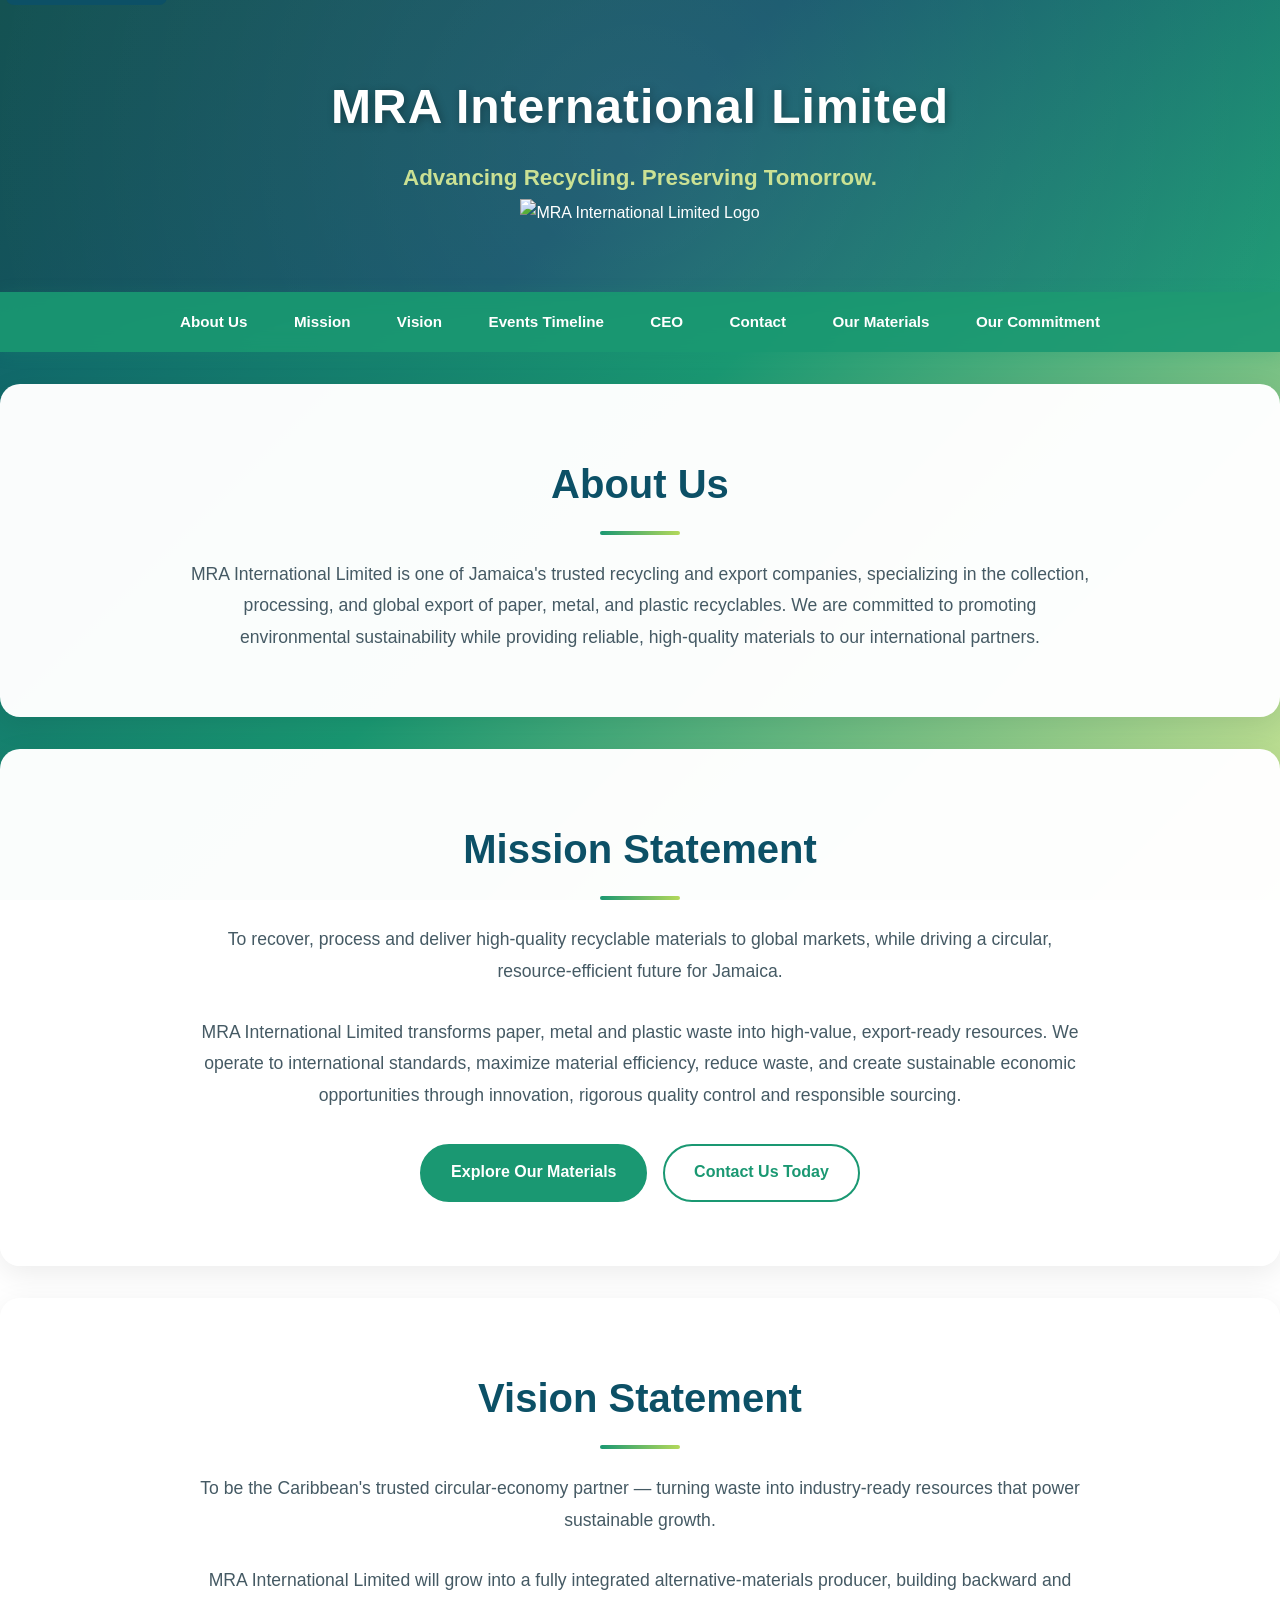
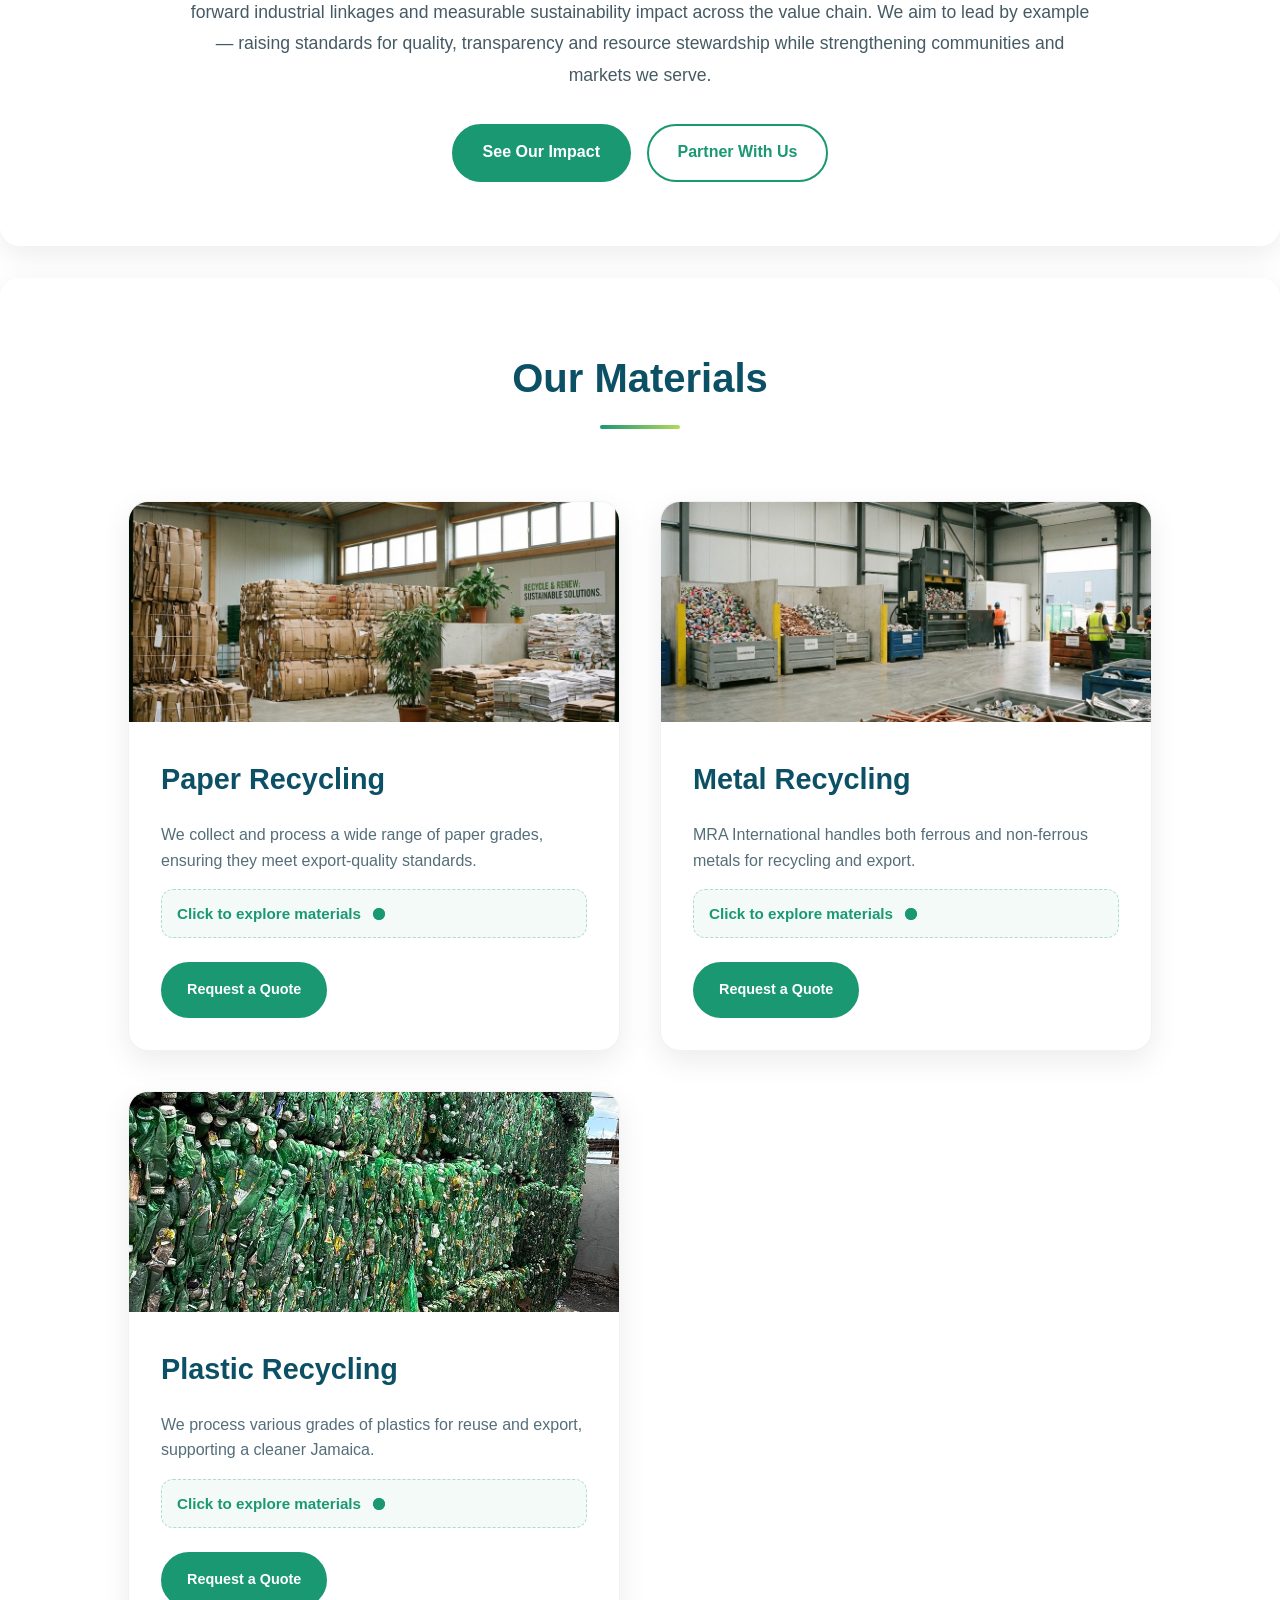
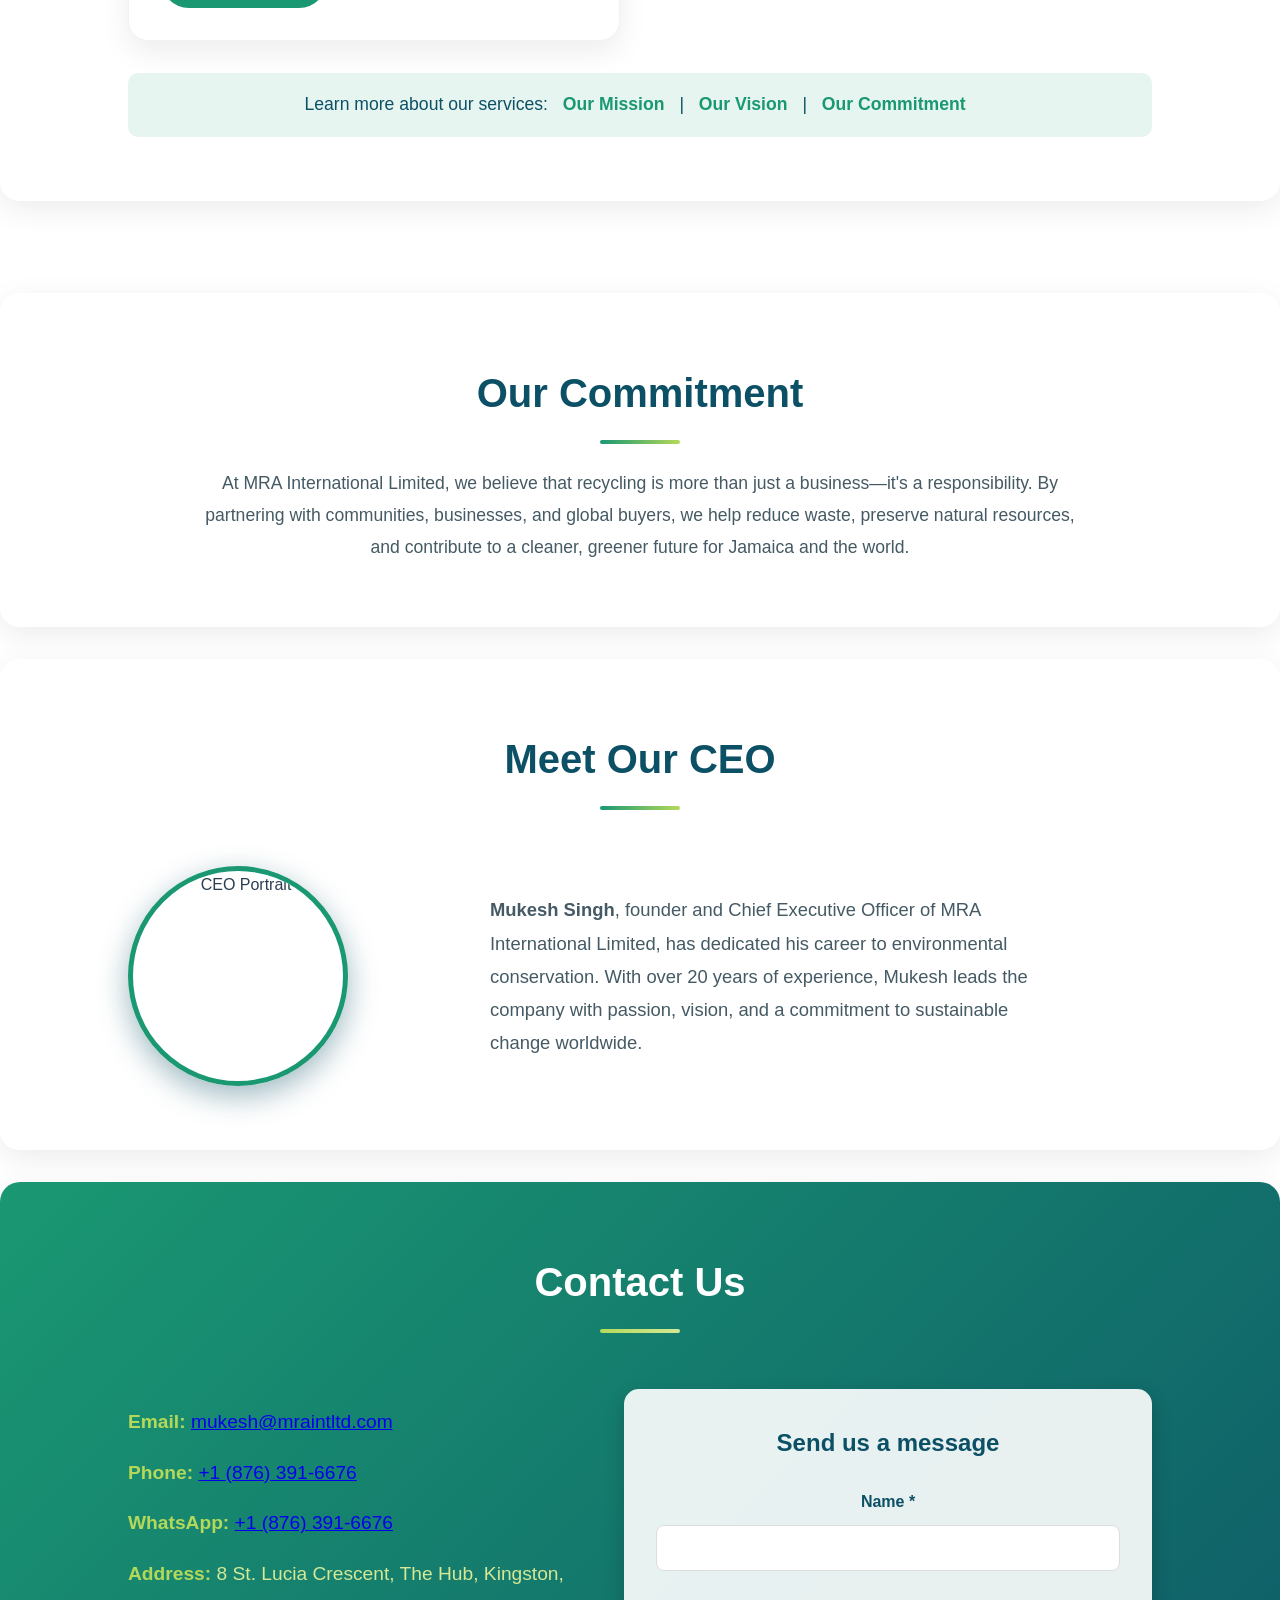
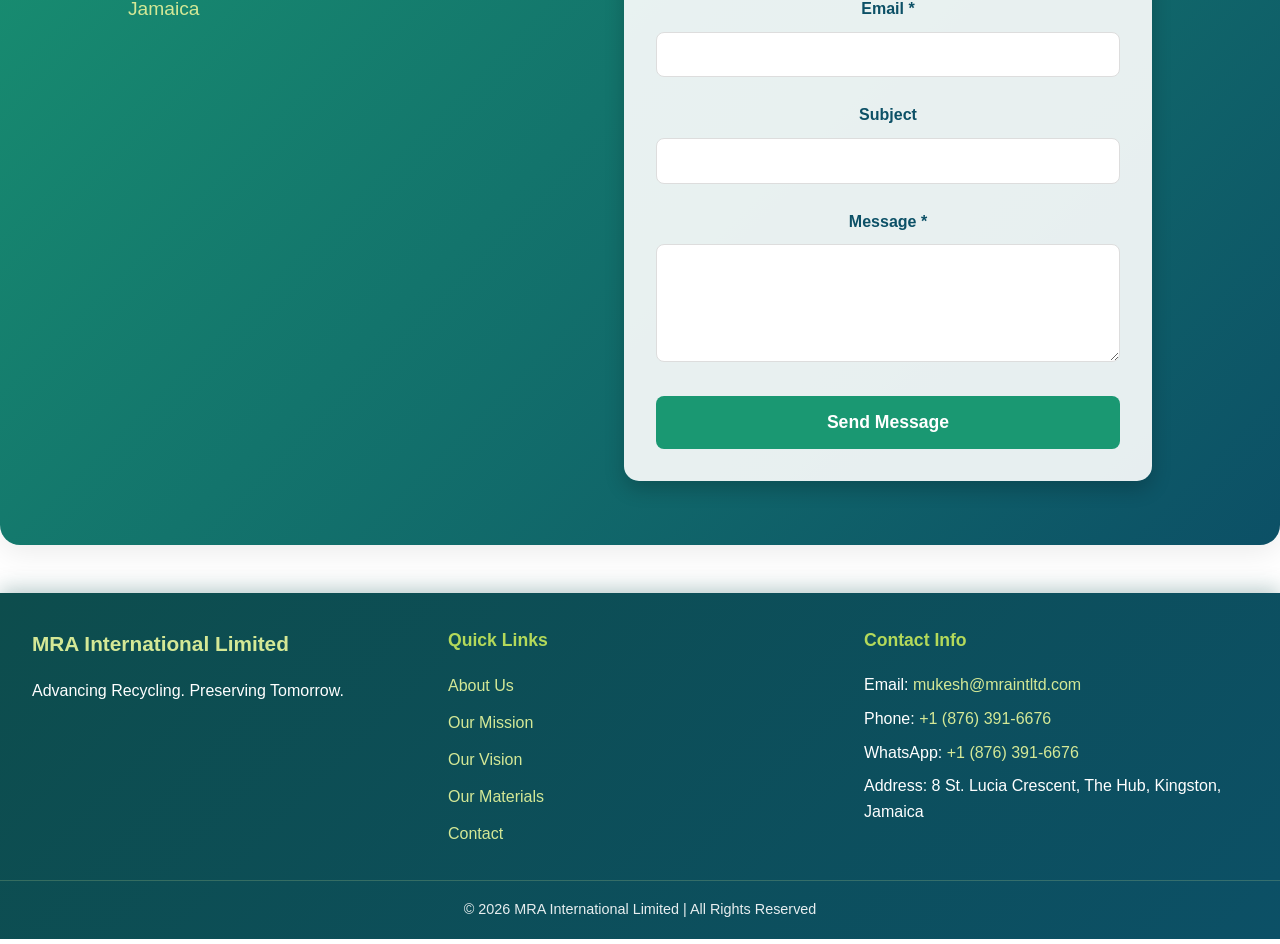
==== commit fd6fd480: "index.html" ====
--- a/index.html
+++ b/index.html
@@ -241,7 +241,7 @@
           </p>
           <p>
             <strong>WhatsApp:</strong>
-            <a href="https://wa.me/18763916676" target="_blank" rel="noopener noreferrer">+1 876 391 6676</a>
+            <a href="https://wa.me/18763916676" target="_blank" rel="noopener noreferrer">+1 (876) 391-6676</a>
           </p>
           <p>
             <strong>Address:</strong>
@@ -293,7 +293,7 @@
           <h4>Contact Info</h4>
           <p>Email: <a href="mailto:mukesh@mraintltd.com">mukesh@mraintltd.com</a></p>
           <p>Phone: <a href="tel:+18763916676">+1 (876) 391-6676</a></p>
-          <p>WhatsApp: <a href="https://wa.me/18763916676" target="_blank" rel="noopener noreferrer">+1 876 391 6676</a></p>
+          <p>WhatsApp: <a href="https://wa.me/18763916676" target="_blank" rel="noopener noreferrer">+1 (876) 391-6676</a></p>
           <p>Address: 8 St. Lucia Crescent, The Hub, Kingston, Jamaica</p>
         </div>
       </div>
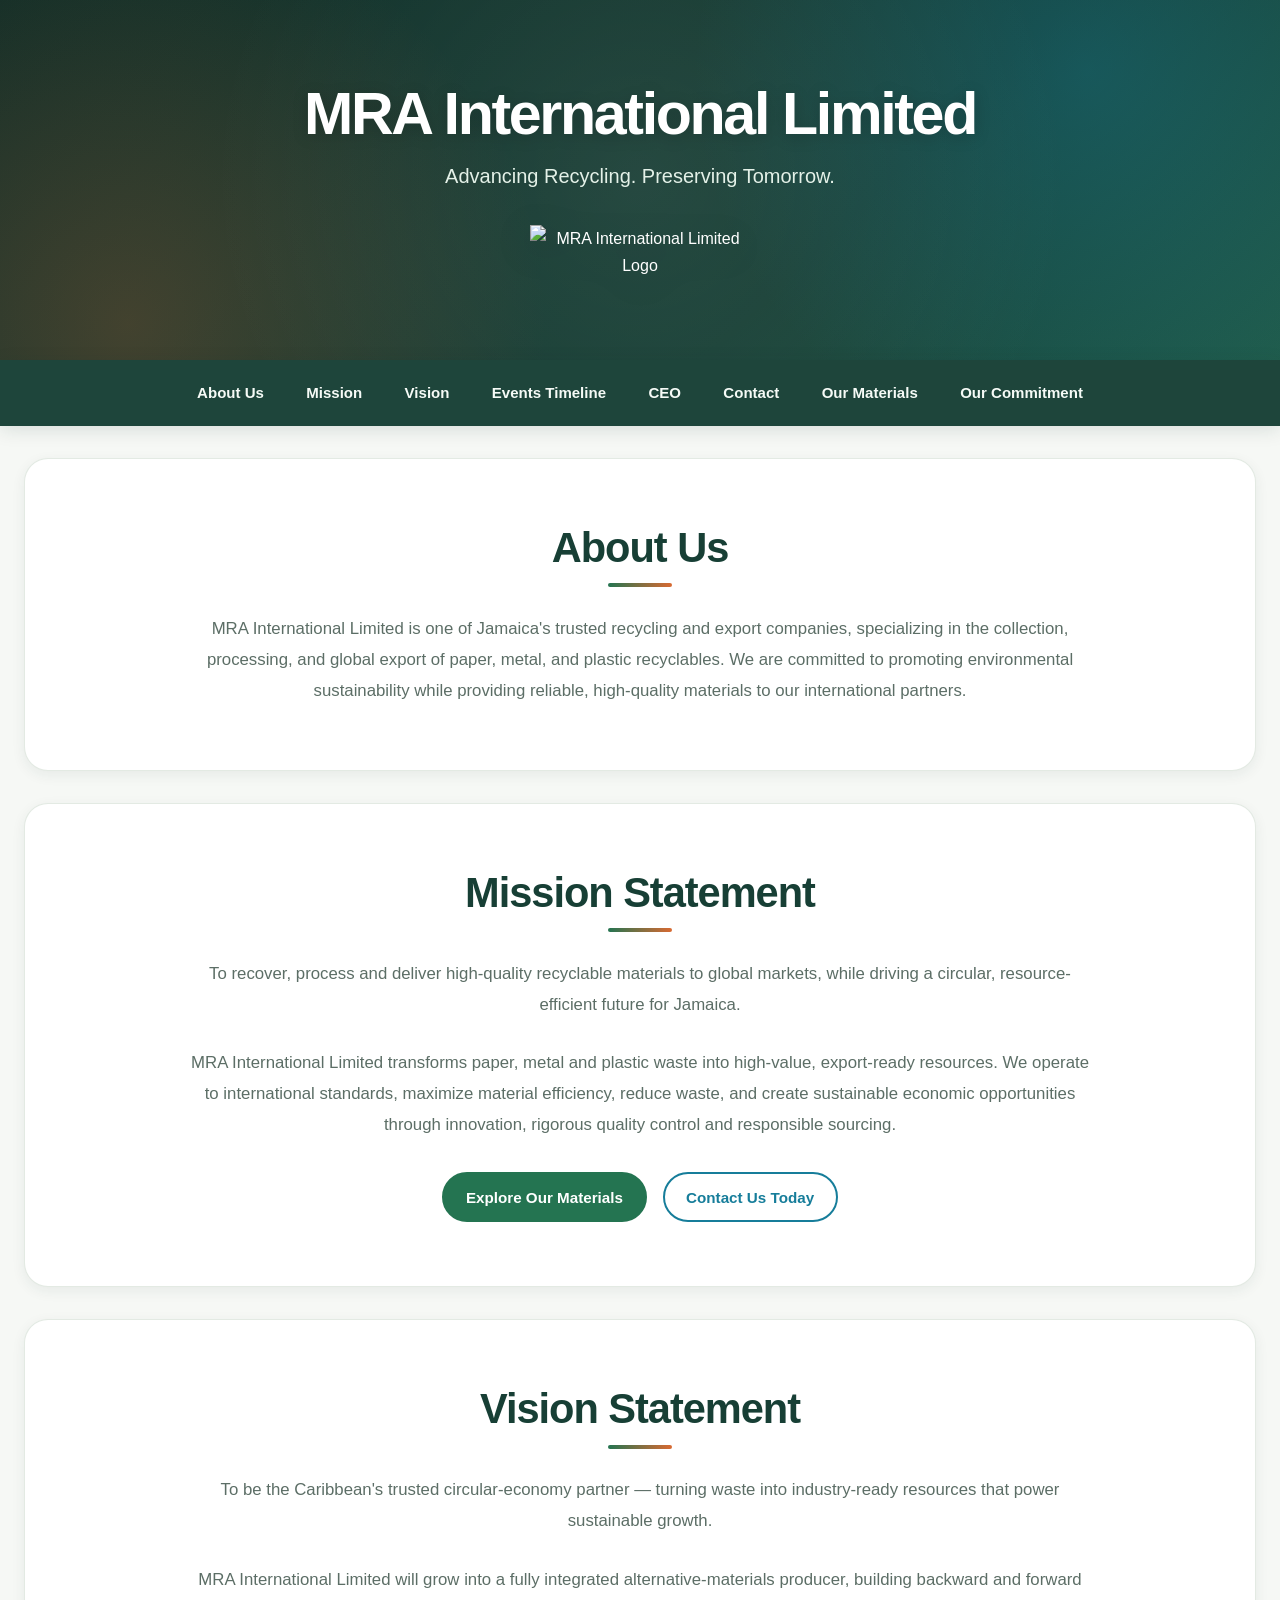
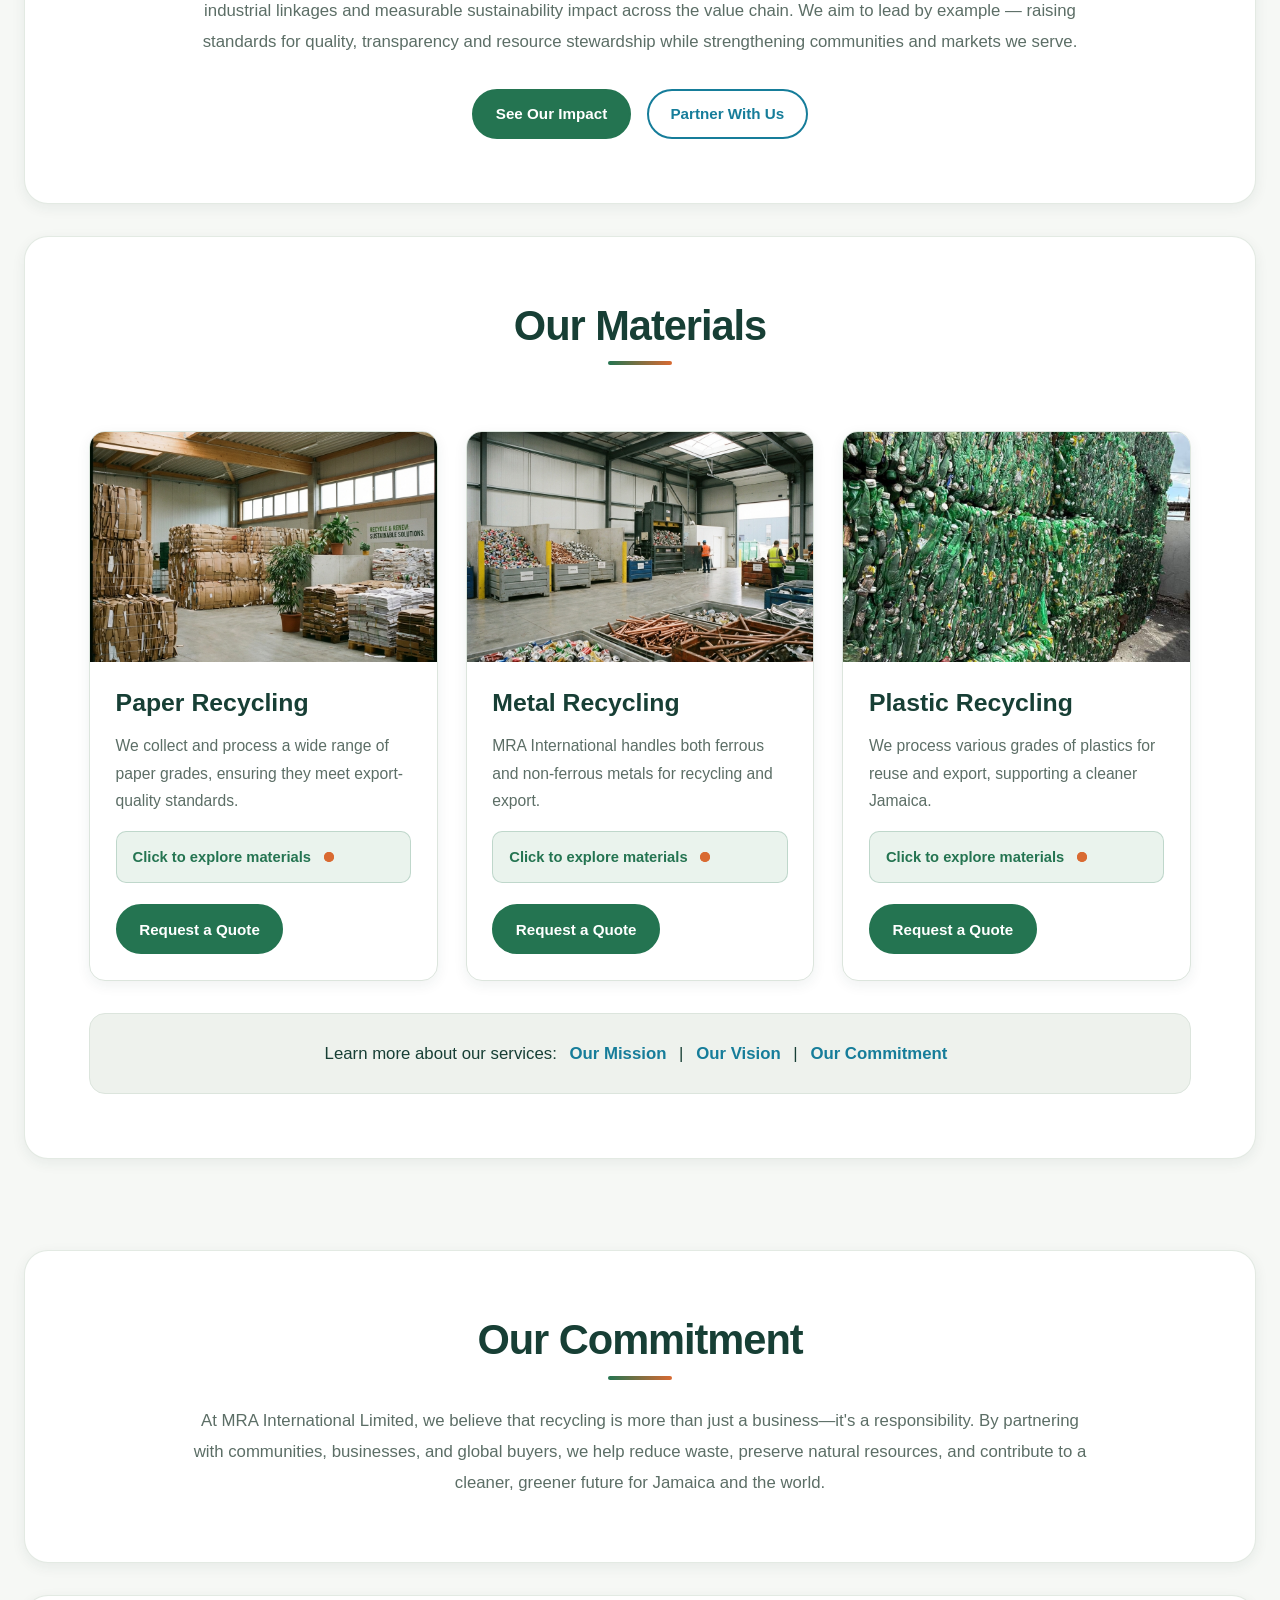
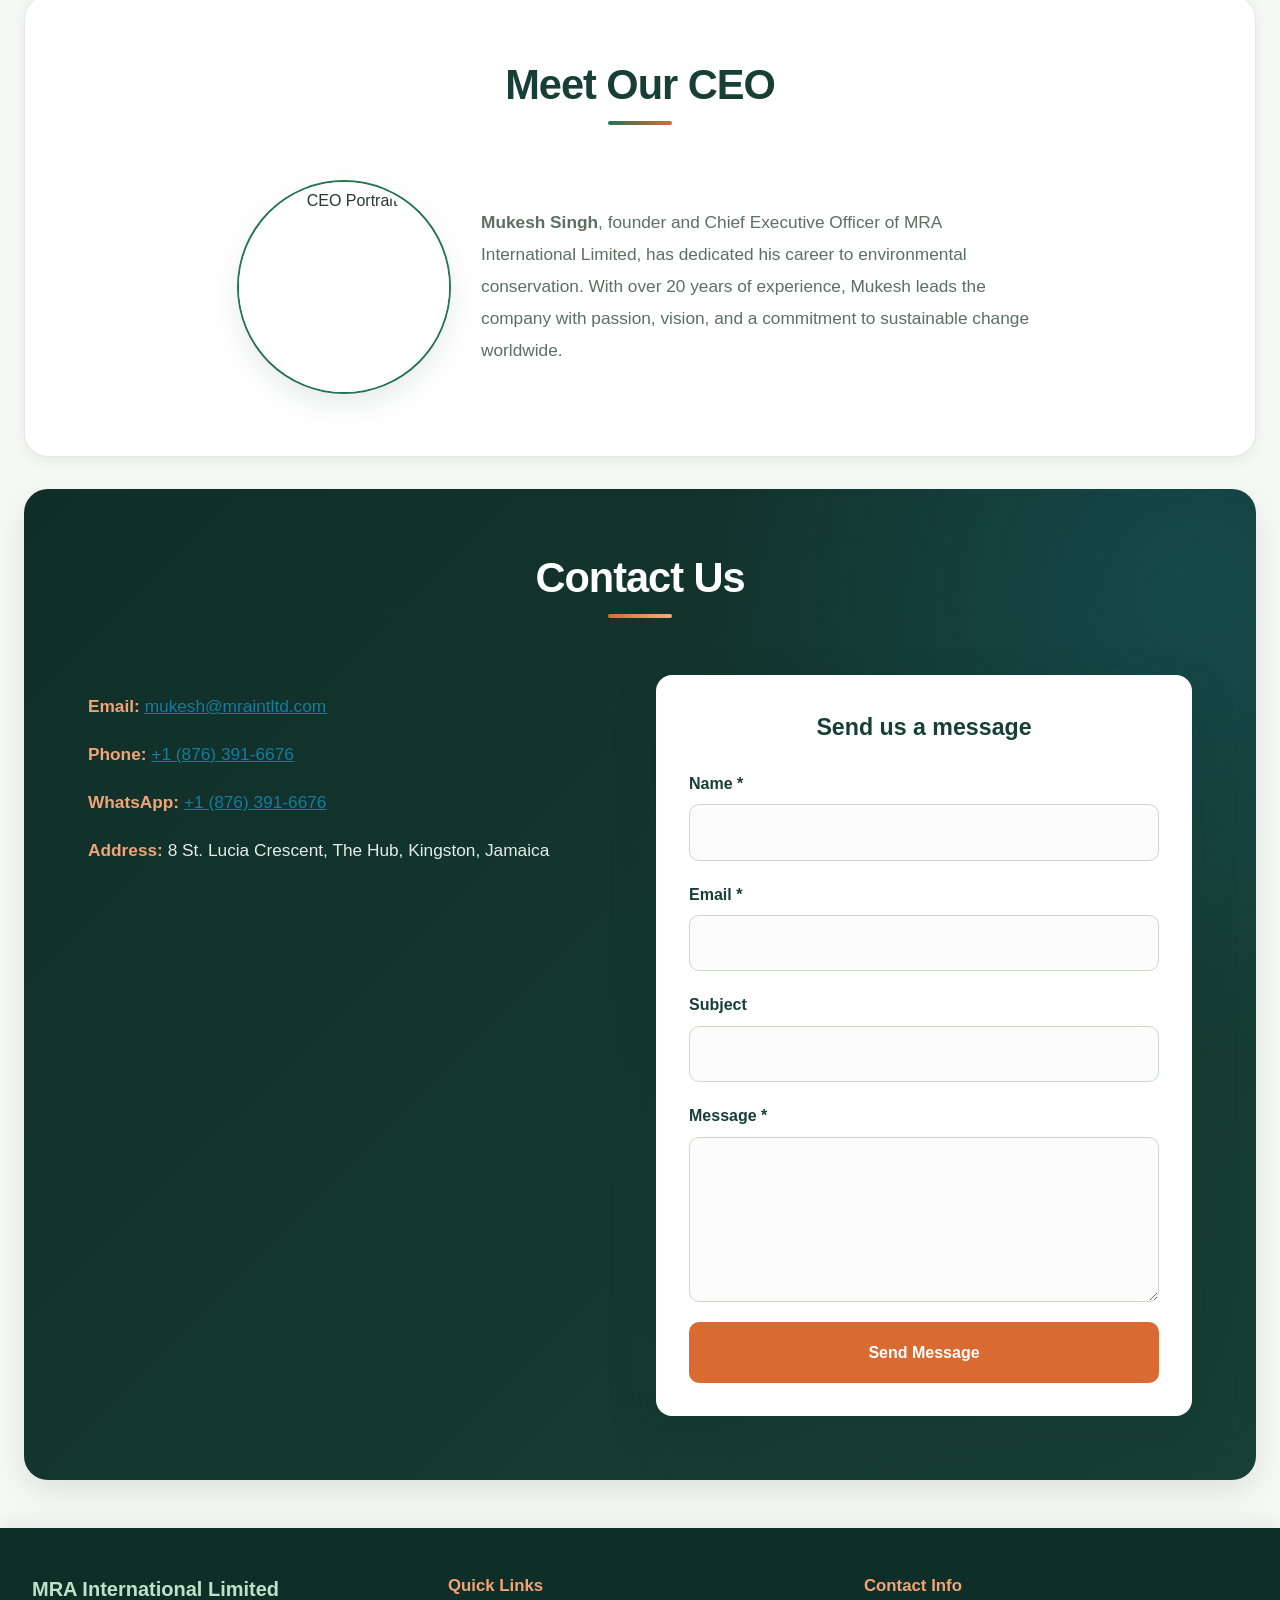
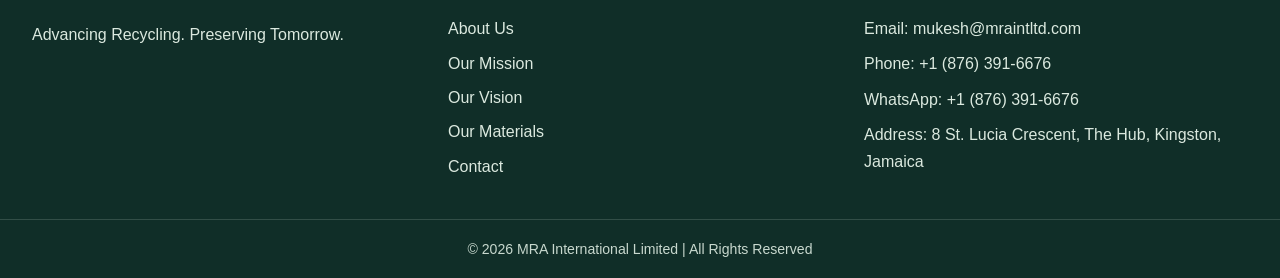
==== commit bab00646: "index.html" ====
--- a/index.html
+++ b/index.html
@@ -6,7 +6,7 @@
   <meta name="viewport" content="width=device-width, initial-scale=1.0">
   <meta name="google-site-verification" content="Ht2FsZo4pC0F39lDdQmsKXw--VcKdWtS-SxiuuLmRLA" />
   <title>MRA International Limited - Leading Recycling and Export Company in Jamaica</title>
-  <link rel="stylesheet" href="style.css?v=1.1">
+  <link rel="stylesheet" href="style.css?v=1.2">
   <link rel="icon" type="image/png" href="public/images/favicon.png">
 
   <!-- Structured Data / Schema Markup -->
--- a/style.css
+++ b/style.css
@@ -1,23 +1,59 @@
-/* General Reset */
+
+/* =========================================================
+   MRA INTERNATIONAL LIMITED
+   Brand theme: Earth | Water | Fire
+   ========================================================= */
+
+/* 1. Brand colors and global settings */
+:root {
+  --forest: #173f35;
+  --forest-deep: #102e28;
+  --earth: #247451;
+  --earth-light: #eaf3ed;
+
+  --water: #167d9a;
+  --water-light: #e8f4f8;
+
+  --fire: #d96a32;
+  --fire-dark: #b95122;
+  --fire-light: #fff0e7;
+
+  --background: #f6f8f5;
+  --surface: #ffffff;
+  --surface-muted: #eef2ed;
+
+  --text: #263b34;
+  --text-muted: #5c6e66;
+  --border: #dce5dd;
+
+  --shadow-sm: 0 4px 14px rgba(23, 63, 53, 0.07);
+  --shadow-md: 0 12px 30px rgba(23, 63, 53, 0.11);
+  --shadow-lg: 0 20px 48px rgba(16, 46, 40, 0.17);
+
+  --radius-sm: 10px;
+  --radius-md: 16px;
+  --radius-lg: 24px;
+
+  --transition: 0.25s ease;
+}
+
+/* 2. Reset */
 * {
   margin: 0;
   padding: 0;
   box-sizing: border-box;
 }
 
-/* Smooth Scrolling */
 html {
   scroll-behavior: smooth;
-}
-
-/* Body */
+  scroll-padding-top: 85px;
+}
+
 body {
   font-family: "Segoe UI", Tahoma, Geneva, Verdana, sans-serif;
-  line-height: 1.8;
-  /* Applied nebula-inspired gradient with dark teal, emerald, and lime */
-  background: linear-gradient(135deg, #0c5066 0%, #1a9872 50%, #d4e896 100%);
-  background-attachment: fixed;
-  color: #2c3e50;
+  line-height: 1.7;
+  background: var(--background);
+  color: var(--text);
   overflow-x: hidden;
 }
 
@@ -25,70 +61,122 @@
   overflow: hidden;
 }
 
-/* Header with Parallax */
+img {
+  max-width: 100%;
+}
+
+a {
+  color: var(--water);
+}
+
+button,
+input,
+textarea {
+  font: inherit;
+}
+
+button {
+  -webkit-tap-highlight-color: transparent;
+}
+
+::selection {
+  background: var(--earth);
+  color: white;
+}
+
+/* 3. Header */
 header {
-  /* Changed to dark teal to emerald gradient from nebula palette */
-  background: linear-gradient(135deg, #0d4d4d 0%, #0c5066 50%, #1a9872 100%);
-  color: white;
+  position: relative;
+  isolation: isolate;
+  overflow: hidden;
+  padding: 5rem 1.5rem;
   text-align: center;
-  padding: 4rem 1rem;
-  position: relative;
-  overflow: hidden;
-  box-shadow: 0 8px 30px rgba(12, 80, 102, 0.4);
+  color: white;
+  background:
+    radial-gradient(
+      circle at 85% 20%,
+      rgba(22, 125, 154, 0.35),
+      transparent 35%
+    ),
+    radial-gradient(
+      circle at 10% 90%,
+      rgba(217, 106, 50, 0.24),
+      transparent 35%
+    ),
+    linear-gradient(135deg, var(--forest-deep), var(--forest) 65%, #205b4a);
+  box-shadow: var(--shadow-md);
 }
 
 header::before {
   content: "";
   position: absolute;
-  top: -50%;
-  left: -50%;
-  width: 200%;
-  height: 200%;
-  background: radial-gradient(circle, rgba(255, 255, 255, 0.1) 0%, transparent 70%);
-  animation: pulse 15s ease-in-out infinite;
-}
-
-@keyframes pulse {
-
-  0%,
-  100% {
-    transform: scale(1) rotate(0deg);
-  }
-
-  50% {
-    transform: scale(1.1) rotate(5deg);
-  }
+  z-index: -1;
+  inset: 0;
+  pointer-events: none;
+  background:
+    radial-gradient(
+      circle at center,
+      rgba(255, 255, 255, 0.07),
+      transparent 65%
+    );
+  animation: atmosphere 14s ease-in-out infinite alternate;
 }
 
 .header-content {
   position: relative;
   z-index: 1;
+  max-width: 1050px;
+  margin: 0 auto;
 }
 
 header h1 {
-  font-size: 3rem;
-  font-weight: 700;
-  margin-bottom: 0.5rem;
-  text-shadow: 2px 2px 8px rgba(0, 0, 0, 0.3);
-  letter-spacing: 1px;
+  margin-bottom: 0.7rem;
+  font-size: clamp(2.2rem, 5vw, 3.7rem);
+  line-height: 1.15;
+  font-weight: 750;
+  letter-spacing: -0.04em;
+  text-shadow: 0 3px 16px rgba(0, 0, 0, 0.18);
 }
 
 header p {
-  font-size: 1.4rem;
-  font-weight: 700;
-  opacity: 0.95;
-  color: #d4e896
-}
-
-/* Fade In Animation */
+  max-width: 760px;
+  margin: 0 auto;
+  color: #e4f1e8;
+  font-size: clamp(1rem, 2vw, 1.25rem);
+  font-weight: 400;
+}
+
+.header-logo {
+  display: block;
+  width: auto;
+  max-width: min(220px, 65vw);
+  height: auto;
+  max-height: 190px;
+  object-fit: contain;
+  margin: 2rem auto 0;
+  filter: drop-shadow(0 8px 18px rgba(0, 0, 0, 0.16));
+}
+
+@keyframes atmosphere {
+  from {
+    transform: scale(1);
+    opacity: 0.6;
+  }
+
+  to {
+    transform: scale(1.08);
+    opacity: 1;
+  }
+}
+
 .fade-in {
-  animation: fadeInUp 1s ease-out;
+  animation: fadeInUp 0.8s ease-out both;
 }
 
 @keyframes fadeInUp {
   from {
     opacity: 0;
-    transform: translateY(30px);
+    transform: translateY(20px);
   }
 
   to {
@@ -97,41 +185,42 @@
   }
 }
 
-/* Navigation */
+/* 4. Navigation */
 nav {
-  background: rgba(26, 152, 114, 0.9);
-  backdrop-filter: blur(10px);
   position: sticky;
   top: 0;
   z-index: 1000;
-  box-shadow: 0 2px 15px rgba(26, 152, 114, 0.2);
-  transition: all 0.3s ease;
   padding: 0;
-  /* Changed for better mobile control */
+  background: rgba(23, 63, 53, 0.97);
+  box-shadow: 0 4px 18px rgba(16, 46, 40, 0.12);
+  transition: background var(--transition), box-shadow var(--transition);
+  -webkit-backdrop-filter: blur(14px);
+  backdrop-filter: blur(14px);
 }
 
 .nav-container {
+  display: flex;
+  align-items: center;
+  justify-content: center;
+  position: relative;
+  width: min(1200px, 100%);
+  min-height: 66px;
+  margin: 0 auto;
+  padding: 0 1.25rem;
+}
+
+nav.scrolled {
+  background: rgba(16, 46, 40, 0.98);
+  box-shadow: 0 6px 22px rgba(16, 46, 40, 0.2);
+}
+
+nav ul {
   display: flex;
   justify-content: center;
   align-items: center;
-  max-width: 1200px;
-  margin: 0 auto;
-  position: relative;
-  min-height: 60px;
-}
-
-nav.scrolled {
-  background: rgba(13, 77, 77, 0.95);
-  box-shadow: 0 4px 20px rgba(26, 152, 114, 0.3);
-}
-
-nav ul {
-  display: flex;
-  justify-content: center;
+  flex-wrap: wrap;
+  gap: 0.35rem;
   list-style: none;
-  flex-wrap: wrap;
-  padding: 0;
-  gap: 0.5rem;
 }
 
 nav ul li {
@@ -139,90 +228,91 @@
 }
 
 nav ul li a {
+  position: relative;
+  display: block;
+  padding: 0.85rem 1.15rem;
+  border-radius: var(--radius-sm);
+  color: #f6fbf7;
   text-decoration: none;
-  color: white;
+  font-size: 0.94rem;
   font-weight: 600;
-  padding: 1rem 1.2rem;
-  display: block;
-  border-radius: 0;
-  transition: all 0.3s ease;
-  position: relative;
-  overflow: hidden;
-  font-size: 0.95rem;
-}
-
-/* Mobile Menu Toggle */
+  transition:
+    color var(--transition),
+    background var(--transition),
+    transform var(--transition);
+}
+
+nav ul li a:hover,
+nav ul li a:focus-visible {
+  color: white;
+  background: rgba(217, 106, 50, 0.95);
+  transform: translateY(-1px);
+}
+
+nav ul li a:focus-visible {
+  outline: 2px solid white;
+  outline-offset: 3px;
+}
+
 .mobile-menu-toggle {
   display: none;
   flex-direction: column;
   justify-content: space-between;
   width: 30px;
-  height: 21px;
-  background: none;
+  height: 22px;
+  padding: 0;
   border: none;
+  background: transparent;
   cursor: pointer;
-  padding: 0;
   z-index: 1001;
 }
 
 .mobile-menu-toggle .bar {
+  display: block;
+  width: 100%;
   height: 3px;
-  width: 100%;
-  background-color: white;
   border-radius: 10px;
-  transition: all 0.3s ease;
-}
-
-nav ul li a::before {
-  content: "";
-  position: absolute;
-  top: 0;
-  left: -100%;
-  width: 100%;
-  height: 100%;
-  background: rgba(255, 255, 255, 0.1);
-  transition: left 0.3s ease;
-}
-
-nav ul li a:hover::before {
-  left: 0;
-}
-
-nav ul li a:hover {
-  /* Light lime green on hover */
-  background: #b4d95a;
-  transform: translateY(-2px);
-  box-shadow: 0 4px 12px rgba(180, 217, 90, 0.4);
-}
-
-/* Sections */
+  background: white;
+  transition: transform var(--transition), opacity var(--transition);
+}
+
+/* 5. Main content sections */
 section {
-  padding: 4rem 10%;
+  position: relative;
+  margin: 2rem auto;
+  padding: clamp(2.5rem, 5vw, 4.5rem) clamp(1.25rem, 5vw, 4rem);
+  width: calc(100% - 3rem);
+  max-width: 1400px;
+  border: 1px solid rgba(220, 229, 221, 0.8);
+  border-radius: var(--radius-lg);
+  background: var(--surface);
+  box-shadow: var(--shadow-sm);
   text-align: center;
-  margin: 2rem 0;
-  /* White with subtle shadow for contrast against vibrant background */
-  background: rgba(255, 255, 255, 0.98);
-  border-radius: 20px;
-  box-shadow: 0 8px 30px rgba(0, 0, 0, 0.08);
-  transition: all 0.5s ease;
   opacity: 0;
-  transform: translateY(50px);
-}
-
-section.visible {
+  transform: translateY(24px);
+  transition:
+    opacity 0.6s ease,
+    transform 0.6s ease,
+    box-shadow var(--transition);
+}
+
+/* Also supports the fade-section class used on the timeline */
+section.visible,
+section.fade-section.visible {
   opacity: 1;
   transform: translateY(0);
 }
 
 section h2 {
-  margin-bottom: 1.5rem;
-  /* Changed to dark teal for headings */
-  color: #0c5066;
-  font-size: 2.5rem;
-  font-weight: 700;
+  display: inline-block;
   position: relative;
-  display: inline-block;
-  padding-bottom: 15px;
+  margin-bottom: 1.6rem;
+  padding-bottom: 0.9rem;
+  color: var(--forest);
+  font-size: clamp(1.8rem, 4vw, 2.6rem);
+  font-weight: 750;
+  line-height: 1.2;
+  letter-spacing: -0.025em;
 }
 
 section h2::after {
@@ -230,53 +320,55 @@
   position: absolute;
   bottom: 0;
   left: 50%;
+  width: 64px;
+  height: 4px;
+  border-radius: 5px;
+  background: linear-gradient(90deg, var(--earth), var(--fire));
   transform: translateX(-50%);
-  width: 80px;
-  height: 4px;
-  /* Changed to emerald to lime gradient */
-  background: linear-gradient(90deg, #1a9872, #b4d95a);
-  border-radius: 2px;
 }
 
 section p {
-  font-size: 1.1rem;
-  line-height: 1.8;
-  color: #455a64;
   max-width: 900px;
   margin: 0 auto;
-}
-
-/* Materials Grid */
+  color: var(--text-muted);
+  font-size: 1.05rem;
+  line-height: 1.85;
+}
+
+/* 6. Materials grid */
 .materials-grid {
   display: grid;
-  grid-template-columns: repeat(auto-fit, minmax(320px, 1fr));
-  gap: 2.5rem;
-  margin-top: 3rem;
+  grid-template-columns: repeat(auto-fit, minmax(min(100%, 290px), 1fr));
+  gap: 1.75rem;
+  margin-top: 2.5rem;
+  text-align: left;
 }
 
 .material-card {
-  background: #ffffff;
-  border-radius: 20px;
+  display: flex;
+  flex-direction: column;
   overflow: hidden;
-  box-shadow: 0 10px 30px rgba(0, 0, 0, 0.08);
-  transition: all 0.4s cubic-bezier(0.165, 0.84, 0.44, 1);
-  text-align: left;
-  border: 1px solid rgba(0, 0, 0, 0.05);
-  display: flex;
-  flex-direction: column;
+  border: 1px solid var(--border);
+  border-radius: var(--radius-md);
+  background: var(--surface);
+  box-shadow: var(--shadow-sm);
+  transition:
+    transform 0.3s ease,
+    box-shadow 0.3s ease,
+    border-color 0.3s ease;
 }
 
 .material-card:hover {
-  transform: translateY(-10px);
-  box-shadow: 0 20px 40px rgba(26, 152, 114, 0.15);
-  border-color: #1a9872;
+  transform: translateY(-6px);
+  border-color: rgba(36, 116, 81, 0.5);
+  box-shadow: var(--shadow-md);
 }
 
 .material-card-image {
-  width: 100%;
-  height: 220px;
+  position: relative;
+  height: 230px;
   overflow: hidden;
-  position: relative;
+  background: var(--surface-muted);
 }
 
 .material-card-image::after {
@@ -284,251 +376,248 @@
   position: absolute;
   top: 50%;
   left: 50%;
-  transform: translate(-50%, -50%) scale(0.9);
-  background: rgba(13, 77, 77, 0.85);
-  color: white;
-  padding: 10px 20px;
+  padding: 0.65rem 1.1rem;
+  border: 1px solid rgba(255, 255, 255, 0.35);
   border-radius: 30px;
-  font-weight: 600;
+  background: rgba(16, 46, 40, 0.9);
+  color: white;
   font-size: 0.9rem;
+  font-weight: 650;
+  white-space: nowrap;
   opacity: 0;
-  transition: all 0.3s ease;
+  transform: translate(-50%, -40%);
+  transition: opacity var(--transition), transform var(--transition);
   pointer-events: none;
-  border: 1px solid rgba(255, 255, 255, 0.2);
-  white-space: nowrap;
 }
 
 .material-card:hover .material-card-image::after {
   opacity: 1;
-  transform: translate(-50%, -50%) scale(1);
+  transform: translate(-50%, -50%);
 }
 
 .material-card-image img {
+  display: block;
   width: 100%;
   height: 100%;
   object-fit: cover;
-  transition: transform 0.6s ease;
+  transition: transform 0.55s ease, filter 0.35s ease;
 }
 
 .material-card:hover .material-card-image img {
-  transform: scale(1.1);
-  filter: brightness(0.8);
+  transform: scale(1.045);
+  filter: brightness(0.82);
 }
 
 .material-card-content {
-  padding: 2rem;
-  flex-grow: 1;
-  display: flex;
+  display: flex;
+  flex: 1;
   flex-direction: column;
+  padding: 1.6rem;
 }
 
 .material-card h3 {
-  color: #0c5066;
-  font-size: 1.8rem;
-  margin-bottom: 1rem;
-  font-weight: 700;
+  margin-bottom: 0.8rem;
+  color: var(--forest);
+  font-size: 1.55rem;
+  line-height: 1.3;
 }
 
 .material-card p {
-  font-size: 1rem;
-  color: #546e7a;
-  margin-bottom: 1rem;
-  line-height: 1.6;
+  margin: 0 0 1rem;
+  color: var(--text-muted);
+  font-size: 0.98rem;
+  line-height: 1.75;
 }
 
 .click-hint {
   display: flex;
   align-items: center;
-  gap: 12px;
-  margin-bottom: 1.5rem;
-  padding: 10px 15px;
-  background: rgba(26, 152, 114, 0.05);
-  border-radius: 12px;
-  border: 1px dashed rgba(26, 152, 114, 0.3);
-  transition: all 0.3s ease;
+  gap: 0.8rem;
+  margin-bottom: 1.3rem;
+  padding: 0.8rem 1rem;
+  border: 1px solid rgba(36, 116, 81, 0.22);
+  border-radius: var(--radius-sm);
+  background: var(--earth-light);
   cursor: pointer;
+  transition: background var(--transition), transform var(--transition);
 }
 
 .click-hint span {
-  font-size: 0.95rem;
-  font-weight: 600;
-  color: #1a9872;
+  color: var(--earth);
+  font-size: 0.92rem;
+  font-weight: 650;
 }
 
 .pulse-icon {
-  width: 12px;
-  height: 12px;
-  background-color: #1a9872;
+  position: relative;
+  flex: 0 0 10px;
+  width: 10px;
+  height: 10px;
   border-radius: 50%;
-  position: relative;
+  background: var(--fire);
 }
 
 .pulse-icon::after {
   content: "";
   position: absolute;
-  top: 0;
-  left: 0;
-  width: 100%;
-  height: 100%;
-  background-color: #1a9872;
-  border-radius: 50%;
+  inset: 0;
+  border-radius: inherit;
+  background: var(--fire);
   animation: hintPulse 2s infinite;
 }
 
 @keyframes hintPulse {
   0% {
     transform: scale(1);
-    opacity: 0.8;
+    opacity: 0.7;
   }
 
   100% {
-    transform: scale(3);
+    transform: scale(2.8);
     opacity: 0;
   }
 }
 
 .material-card:hover .click-hint {
-  background: rgba(26, 152, 114, 0.1);
-  border-style: solid;
-  transform: translateX(5px);
+  background: #dcece1;
+  transform: translateX(3px);
+}
+
+.material-btn,
+.cta-button {
+  display: inline-block;
+  align-self: flex-start;
+  padding: 0.78rem 1.35rem;
+  border: 2px solid var(--earth);
+  border-radius: 30px;
+  background: var(--earth);
+  color: white;
+  font-size: 0.95rem;
+  font-weight: 650;
+  line-height: 1.4;
+  text-align: center;
+  text-decoration: none;
+  cursor: pointer;
+  transition:
+    background var(--transition),
+    border-color var(--transition),
+    color var(--transition),
+    transform var(--transition),
+    box-shadow var(--transition);
 }
 
 .material-btn {
-  display: inline-block;
-  padding: 0.8rem 1.5rem;
-  background: #1a9872;
-  color: white;
-  text-decoration: none;
-  border-radius: 30px;
-  font-weight: 600;
-  font-size: 0.9rem;
-  transition: all 0.3s ease;
-  border: 2px solid #1a9872;
-  text-align: center;
-  align-self: flex-start;
   margin-top: auto;
 }
 
-.material-btn:hover {
-  background: transparent;
-  color: #1a9872;
-  transform: scale(1.05);
-  box-shadow: 0 5px 15px rgba(26, 152, 114, 0.2);
+.material-btn:hover,
+.cta-button:hover {
+  border-color: var(--forest);
+  background: var(--forest);
+  color: white;
+  transform: translateY(-2px);
+  box-shadow: var(--shadow-sm);
 }
 
 .material-sub-lists {
   display: grid;
-  grid-template-columns: 1fr 1fr;
+  grid-template-columns: repeat(2, minmax(0, 1fr));
   gap: 1rem;
   margin-bottom: 0.5rem;
 }
 
 .material-sub-lists h4 {
-  color: #1a9872;
-  font-size: 0.95rem;
   margin-bottom: 0.5rem;
+  color: var(--earth);
+  font-size: 0.9rem;
+  letter-spacing: 0.06em;
   text-transform: uppercase;
-  letter-spacing: 1px;
 }
 
 .materials-navigation {
   margin-top: 2rem;
-  padding: 1rem;
-  background: rgba(26, 152, 114, 0.1);
-  border-radius: 10px;
+  padding: 1.25rem;
+  border: 1px solid var(--border);
+  border-radius: var(--radius-md);
+  background: var(--surface-muted);
   text-align: center;
 }
 
 .materials-navigation p {
-  color: #0c5066;
-  font-size: 1.1rem;
+  color: var(--forest);
 }
 
 .materials-navigation a {
-  color: #1a9872;
+  display: inline-block;
+  margin: 0.25rem 0.5rem;
+  color: var(--water);
+  font-weight: 650;
   text-decoration: none;
-  font-weight: 600;
-  margin: 0 10px;
-  transition: color 0.3s;
+  transition: color var(--transition);
 }
 
 .materials-navigation a:hover {
-  color: #0c5066;
+  color: var(--fire-dark);
   text-decoration: underline;
 }
 
 .section-cta {
   display: flex;
-  gap: 1rem;
   justify-content: center;
   flex-wrap: wrap;
+  gap: 1rem;
   margin-top: 2rem;
 }
 
-.cta-button {
-  display: inline-block;
-  padding: 0.8rem 1.8rem;
-  background: #1a9872;
-  color: white;
-  text-decoration: none;
-  border-radius: 30px;
-  font-weight: 600;
-  font-size: 1rem;
-  transition: all 0.3s ease;
-  border: 2px solid #1a9872;
-  text-align: center;
-}
-
-.cta-button:hover {
+.section-cta .cta-button {
+  align-self: auto;
+}
+
+.cta-button.secondary {
+  border-color: var(--water);
   background: transparent;
-  color: #1a9872;
-  transform: scale(1.05);
-  box-shadow: 0 5px 15px rgba(26, 152, 114, 0.2);
-}
-
-.cta-button.secondary {
-  background: transparent;
-  color: #1a9872;
-  border: 2px solid #1a9872;
+  color: var(--water);
 }
 
 .cta-button.secondary:hover {
-  background: #1a9872;
-  color: white;
-}
-
-/* Gallery */
+  border-color: var(--water);
+  background: var(--water);
+  color: white;
+}
+
+/* 7. Gallery */
 .gallery {
   display: flex;
   justify-content: center;
-  gap: 30px;
   flex-wrap: wrap;
+  gap: 1.5rem;
   margin-top: 2rem;
 }
 
 .gallery-item {
-  width: 280px;
+  width: min(280px, 100%);
   height: 200px;
   object-fit: cover;
-  border-radius: 15px;
-  box-shadow: 0 8px 20px rgba(0, 0, 0, 0.15);
-  transition: all 0.4s cubic-bezier(0.175, 0.885, 0.32, 1.275);
+  border: 1px solid var(--border);
+  border-radius: var(--radius-md);
+  box-shadow: var(--shadow-sm);
   cursor: pointer;
   opacity: 0;
-  transform: scale(0.8);
-  animation: scaleIn 0.6s ease forwards;
+  transform: scale(0.96);
+  animation: scaleIn 0.5s ease forwards;
+  transition: transform var(--transition), box-shadow var(--transition);
 }
 
 .gallery-item:nth-child(1) {
-  animation-delay: 0.1s;
+  animation-delay: 0.08s;
 }
 
 .gallery-item:nth-child(2) {
-  animation-delay: 0.2s;
+  animation-delay: 0.16s;
 }
 
 .gallery-item:nth-child(3) {
-  animation-delay: 0.3s;
+  animation-delay: 0.24s;
 }
 
 @keyframes scaleIn {
@@ -539,64 +628,52 @@
 }
 
 .gallery-item:hover {
-  transform: scale(1.08) rotate(2deg);
-  /* Changed shadow to emerald */
-  box-shadow: 0 15px 35px rgba(26, 152, 114, 0.4);
-  z-index: 10;
-}
-
-/* CEO Profile */
+  transform: translateY(-4px);
+  box-shadow: var(--shadow-md);
+}
+
+/* 8. CEO profile */
 .ceo-profile {
   display: flex;
   align-items: center;
   justify-content: center;
-  gap: 30px;
   flex-wrap: wrap;
+  gap: 2rem;
   margin-top: 2rem;
 }
 
 .ceo-image {
-  width: 220px;
-  height: 220px;
+  width: 210px;
+  height: 210px;
+  border: 5px solid white;
   border-radius: 50%;
   object-fit: cover;
-  /* Changed to teal shadow and border */
-  box-shadow: 0 10px 30px rgba(12, 80, 102, 0.4);
-  border: 5px solid #1a9872;
-  transition: all 0.4s ease;
-  animation: float 3s ease-in-out infinite;
-}
-
-@keyframes float {
-
-  0%,
-  100% {
-    transform: translateY(0);
-  }
-
-  50% {
-    transform: translateY(-10px);
-  }
+  box-shadow: 0 0 0 2px var(--earth), var(--shadow-md);
+  transition: transform var(--transition), box-shadow var(--transition);
 }
 
 .ceo-image:hover {
-  transform: scale(1.05);
-  /* Enhanced emerald shadow */
-  box-shadow: 0 15px 40px rgba(26, 152, 114, 0.5);
+  transform: scale(1.035);
+  box-shadow: 0 0 0 3px var(--fire), var(--shadow-md);
 }
 
 .ceo-profile p {
-  max-width: 550px;
+  max-width: 560px;
+  margin: 0;
+  color: var(--text-muted);
+  font-size: 1.08rem;
   text-align: left;
-  font-size: 1.15rem;
-  line-height: 1.8;
-}
-
-/* Contact Section */
+  line-height: 1.85;
+}
+
+/* 9. Contact section */
 .contact-section {
-  /* Changed to emerald to teal gradient */
-  background: linear-gradient(135deg, #1a9872 0%, #0c5066 100%);
-  color: white;
+  border: none;
+  background:
+    radial-gradient(circle at 95% 10%, rgba(22, 125, 154, 0.25), transparent 32%),
+    linear-gradient(135deg, var(--forest-deep), var(--forest));
+  color: white;
+  box-shadow: var(--shadow-md);
 }
 
 .contact-section h2 {
@@ -604,107 +681,127 @@
 }
 
 .contact-section h2::after {
-  /* Changed to lime gradient */
-  background: linear-gradient(90deg, #b4d95a, #d4e896);
+  background: linear-gradient(90deg, var(--fire), #f1b17f);
+}
+
+.contact-section > p {
+  color: #e3eee7;
 }
 
 .contact-container {
   display: flex;
+  align-items: flex-start;
+  justify-content: center;
   flex-wrap: wrap;
   gap: 2rem;
-  justify-content: center;
-  align-items: flex-start;
   margin-top: 2rem;
-}
-
-.contact-info {
-  flex: 1;
-  min-width: 300px;
+  text-align: left;
+}
+
+.contact-info,
+.contact-form {
+  flex: 1 1 320px;
+  min-width: 0;
 }
 
 .contact-info p {
-  font-size: 1.2rem;
-  margin: 1rem 0;
-  /* Changed to light lime */
-  color: #d4e896;
-  text-align: left;
   max-width: none;
   margin: 1rem 0;
+  color: #e4eee7;
+  font-size: 1.08rem;
+  overflow-wrap: anywhere;
+  text-align: left;
 }
 
 .contact-info strong {
-  /* Changed to bright lime accent */
-  color: #b4d95a;
+  color: #f2a477;
 }
 
 #email {
-  color: #b4d95a;
+  color: #f2a477;
   text-decoration: none;
-
-}
-
-/* Contact Form */
+  overflow-wrap: anywhere;
+}
+
+#email:hover {
+  color: white;
+  text-decoration: underline;
+}
+
+/* 10. Contact form */
 .contact-form {
-  flex: 1;
-  min-width: 300px;
-  background: rgba(255, 255, 255, 0.9);
-  padding: 2rem;
-  border-radius: 15px;
-  box-shadow: 0 8px 20px rgba(0, 0, 0, 0.2);
+  padding: clamp(1.25rem, 3vw, 2rem);
+  border: 1px solid rgba(255, 255, 255, 0.3);
+  border-radius: var(--radius-md);
+  background: white;
+  color: var(--text);
+  box-shadow: var(--shadow-lg);
 }
 
 .contact-form h3 {
-  color: #0c5066;
-  margin-bottom: 1.5rem;
-  font-size: 1.5rem;
+  margin-bottom: 1.4rem;
+  color: var(--forest);
+  font-size: 1.45rem;
   text-align: center;
 }
 
 .form-group {
-  margin-bottom: 1.5rem;
+  margin-bottom: 1.25rem;
 }
 
 .form-group label {
   display: block;
-  margin-bottom: 0.5rem;
-  color: #0c5066;
-  font-weight: 600;
+  margin-bottom: 0.45rem;
+  color: var(--forest);
+  font-weight: 650;
 }
 
 .form-group input,
 .form-group textarea {
+  display: block;
   width: 100%;
-  padding: 0.8rem;
-  border: 1px solid #ddd;
-  border-radius: 8px;
+  padding: 0.85rem 1rem;
+  border: 1px solid #cbd8ce;
+  border-radius: var(--radius-sm);
+  background: #fbfcfb;
+  color: var(--text);
   font-size: 1rem;
-  background: white;
-  transition: border-color 0.3s, box-shadow 0.3s;
-  box-sizing: border-box;
+  transition: border-color var(--transition), box-shadow var(--transition);
+}
+
+.form-group textarea {
+  min-height: 130px;
+  resize: vertical;
+}
+
+.form-group input::placeholder,
+.form-group textarea::placeholder {
+  color: #77877e;
 }
 
 .form-group input:focus,
 .form-group textarea:focus {
   outline: none;
-  border-color: #1a9872;
-  box-shadow: 0 0 0 3px rgba(26, 152, 114, 0.2);
+  border-color: var(--water);
+  box-shadow: 0 0 0 3px rgba(22, 125, 154, 0.15);
 }
 
 .submit-btn {
   width: 100%;
-  padding: 1rem;
-  background: #1a9872;
-  color: white;
-  border: none;
-  border-radius: 8px;
-  font-size: 1.1rem;
-  font-weight: 600;
+  padding: 0.95rem 1.2rem;
+  border: 2px solid var(--fire);
+  border-radius: var(--radius-sm);
+  background: var(--fire);
+  color: white;
+  font-size: 1rem;
+  font-weight: 700;
   cursor: pointer;
-  transition: background 0.3s, transform 0.2s;
+  transition: background var(--transition), border-color var(--transition), transform var(--transition);
 }
 
 .submit-btn:hover {
-  background: #0c5066;
+  border-color: var(--fire-dark);
+  background: var(--fire-dark);
   transform: translateY(-2px);
 }
 
@@ -712,401 +809,154 @@
   transform: translateY(0);
 }
 
-/* Footer */
+/* 11. Footer */
 footer {
-  /* Changed to dark forest to teal gradient */
-  background: linear-gradient(135deg, #0d4d4d 0%, #0c5066 100%);
-  color: white;
-  padding: 2rem 0 1rem;
   margin-top: 3rem;
-  box-shadow: 0 -4px 20px rgba(13, 77, 77, 0.3);
+  padding: 2.75rem 0 1rem;
+  background: var(--forest-deep);
+  color: white;
+  box-shadow: 0 -5px 20px rgba(16, 46, 40, 0.08);
 }
 
 .footer-content {
   display: flex;
+  justify-content: space-around;
   flex-wrap: wrap;
-  justify-content: space-around;
-  padding: 0 2rem 1.5rem;
   gap: 2rem;
+  max-width: 1300px;
+  margin: 0 auto;
+  padding: 0 2rem 2rem;
 }
 
 .footer-section {
-  flex: 1;
-  min-width: 250px;
+  flex: 1 1 220px;
+  min-width: 0;
 }
 
 .footer-section h3 {
-  color: #d4e896;
-  margin-bottom: 1rem;
-  font-size: 1.3rem;
+  margin-bottom: 0.9rem;
+  color: #bfe0c9;
+  font-size: 1.25rem;
 }
 
 .footer-section h4 {
-  color: #b4d95a;
-  margin-bottom: 1rem;
-  font-size: 1.1rem;
+  margin-bottom: 0.9rem;
+  color: #f2a477;
+  font-size: 1.05rem;
 }
 
 .footer-section ul {
   list-style: none;
-  padding: 0;
 }
 
 .footer-section ul li {
-  margin-bottom: 0.5rem;
+  margin-bottom: 0.45rem;
 }
 
 .footer-section a {
-  color: #d4e896;
+  color: #dbe9df;
   text-decoration: none;
-  transition: color 0.3s;
+  overflow-wrap: anywhere;
+  transition: color var(--transition);
 }
 
 .footer-section a:hover {
-  color: #b4d95a;
+  color: #f2a477;
   text-decoration: underline;
 }
 
 .footer-section p {
   margin-bottom: 0.5rem;
-  line-height: 1.6;
+  color: #dbe9df;
+  line-height: 1.7;
+  overflow-wrap: anywhere;
 }
 
 .footer-bottom {
-  border-top: 1px solid rgba(212, 232, 150, 0.2);
-  padding: 1rem 2rem 0;
+  padding: 1.1rem 1.5rem 0;
+  border-top: 1px solid rgba(219, 233, 223, 0.17);
   text-align: center;
 }
 
 .footer-bottom p {
-  font-size: 0.9rem;
-  opacity: 0.9;
-}
-
-/* Responsive Design */
-@media (max-width: 1024px) {
-  nav ul li a {
-    padding: 0.8rem 0.6rem;
-    font-size: 0.85rem;
-  }
-}
-
-@media (max-width: 768px) {
-
-  /* Mobile Navigation */
-  .nav-container {
-    justify-content: space-between;
-    padding: 0.5rem 1.5rem;
-  }
-
-  .mobile-menu-toggle {
-    display: flex;
-  }
-
-  /* Hamburger Animation */
-  .mobile-menu-toggle.active .bar:nth-child(1) {
-    transform: translateY(9px) rotate(45deg);
-  }
-
-  .mobile-menu-toggle.active .bar:nth-child(2) {
-    opacity: 0;
-  }
-
-  .mobile-menu-toggle.active .bar:nth-child(3) {
-    transform: translateY(-9px) rotate(-45deg);
-  }
-
-  nav ul {
-    position: fixed;
-    top: 60px;
-    left: 0;
-    width: 100%;
-    height: 0;
-    background: rgba(13, 77, 77, 0.98);
-    backdrop-filter: blur(15px);
-    flex-direction: column;
-    align-items: center;
-    justify-content: flex-start;
-    padding: 0;
-    overflow: hidden;
-    transition: height 0.4s cubic-bezier(0.175, 0.885, 0.32, 1.275);
-    gap: 0;
-    box-shadow: 0 10px 20px rgba(0, 0, 0, 0.2);
-  }
-
-  nav ul.active {
-    height: calc(100vh - 60px);
-    padding: 2rem 0;
-    overflow-y: auto;
-  }
-
-  nav ul li {
-    width: 100%;
-    text-align: center;
-    opacity: 0;
-    transform: translateY(20px);
-    transition: all 0.3s ease;
-  }
-
-  nav ul.active li {
-    opacity: 1;
-    transform: translateY(0);
-  }
-
-  /* Staggered animation for menu items */
-  nav ul.active li:nth-child(1) {
-    transition-delay: 0.1s;
-  }
-
-  nav ul.active li:nth-child(2) {
-    transition-delay: 0.15s;
-  }
-
-  nav ul.active li:nth-child(3) {
-    transition-delay: 0.2s;
-  }
-
-  nav ul.active li:nth-child(4) {
-    transition-delay: 0.25s;
-  }
-
-  nav ul.active li:nth-child(5) {
-    transition-delay: 0.3s;
-  }
-
-  nav ul.active li:nth-child(6) {
-    transition-delay: 0.35s;
-  }
-
-  nav ul.active li:nth-child(7) {
-    transition-delay: 0.4s;
-  }
-
-  nav ul.active li:nth-child(8) {
-    transition-delay: 0.45s;
-  }
-
-  nav ul li a {
-    padding: 1.2rem;
-    font-size: 1.2rem;
-    border-bottom: 1px solid rgba(255, 255, 255, 0.1);
-  }
-
-  header {
-    padding: 3rem 1rem;
-  }
-
-  header h1 {
-    font-size: 2rem;
-  }
-
-  header p {
-    font-size: 1.1rem;
-  }
-
-  .header-logo {
-    height: 120px;
-  }
-
-  section {
-    padding: 2.5rem 1.5rem;
-    margin: 1.5rem 1rem;
-    border-radius: 15px;
-  }
-
-  section h2 {
-    font-size: 1.8rem;
-  }
-
-  .materials-grid {
-    grid-template-columns: 1fr;
-    gap: 1.5rem;
-  }
-
-  .material-card-image {
-    height: 180px;
-  }
-
-  .material-card h3 {
-    font-size: 1.5rem;
-  }
-
-  .ceo-profile {
-    flex-direction: column;
-    text-align: center;
-    gap: 1.5rem;
-  }
-
-  .ceo-image {
-    width: 180px;
-    height: 180px;
-  }
-
-  .ceo-profile p {
-    text-align: center;
-    font-size: 1.05rem;
-  }
-
-  .contact-info p {
-    font-size: 1.1rem;
-  }
-
-  .modal-content {
-    width: 95%;
-    max-height: 95vh;
-    display: flex;
-    flex-direction: column;
-  }
-
-  .slideshow-container {
-    flex: 1;
-    overflow-y: auto;
-  }
-
-  .close-modal {
-    top: 10px;
-    right: 15px;
-    width: 40px;
-    height: 40px;
-    font-size: 30px;
-    position: fixed;
-    /* Keep it visible while scrolling modal */
-  }
-
-  .slide.active {
-    flex-direction: column;
-    height: auto;
-    min-height: 100%;
-  }
-
-  .slide-image {
-    height: 250px;
-    flex: none;
-  }
-
-  .slide-info {
-    padding: 1.5rem;
-    flex: 1;
-  }
-
-  .slide-info h2 {
-    font-size: 1.5rem;
-  }
-
-  .slide-info p {
-    font-size: 1rem;
-  }
-
-  .slideshow-controls {
-    position: fixed;
-    top: 50%;
-    transform: translateY(-50%);
-    width: 100%;
-  }
-
-  .slide-btn {
-    width: 40px;
-    height: 40px;
-    font-size: 16px;
-    margin: 0 5px;
-  }
-}
-
-@media (max-width: 480px) {
-  header h1 {
-    font-size: 1.7rem;
-  }
-
-  .contact-info p {
-    font-size: 1rem;
-  }
-}
-
-/* Loading Animation */
-@keyframes shimmer {
-  0% {
-    background-position: -1000px 0;
-  }
-
-  100% {
-    background-position: 1000px 0;
-  }
-}
-
-/* Modal Styles */
+  color: #c8d8ce;
+  font-size: 0.88rem;
+}
+
+/* 12. Modal base and slideshow */
 .modal {
   position: fixed;
   z-index: 2000;
-  left: 0;
-  top: 0;
-  width: 100%;
-  height: 100%;
-  overflow: auto;
-  background-color: rgba(13, 77, 77, 0.9);
+  inset: 0;
+  display: flex;
+  align-items: center;
+  justify-content: center;
+  padding: 1rem;
+  overflow-y: auto;
+  background: rgba(10, 31, 26, 0.82);
+  -webkit-backdrop-filter: blur(8px);
   backdrop-filter: blur(8px);
   opacity: 0;
   visibility: hidden;
-  transition: opacity 0.4s ease, visibility 0.4s ease;
+  transition: opacity var(--transition), visibility var(--transition);
 }
 
 .modal.visible {
   opacity: 1;
   visibility: visible;
+}
+
+.modal-content {
+  position: relative;
+  width: min(900px, 100%);
+  max-height: 90vh;
+  margin: auto;
+  overflow: auto;
+  border: 1px solid var(--border);
+  border-radius: var(--radius-lg);
+  background: white;
+  box-shadow: var(--shadow-lg);
+  transform: translateY(12px) scale(0.99);
+  transition: transform var(--transition);
+}
+
+.modal.visible .modal-content {
+  transform: translateY(0) scale(1);
+}
+
+.close-modal {
+  position: absolute;
+  top: 14px;
+  right: 16px;
+  z-index: 2001;
   display: flex;
   align-items: center;
   justify-content: center;
-}
-
-.modal-content {
+  width: 42px;
+  height: 42px;
+  border: 1px solid var(--border);
+  border-radius: 50%;
   background: white;
-  margin: auto;
-  padding: 0;
-  border-radius: 20px;
-  width: 90%;
-  max-width: 900px;
-  max-height: 90vh;
-  position: relative;
-  box-shadow: 0 25px 50px rgba(0, 0, 0, 0.3);
-  overflow: hidden;
-  transform: scale(0.8);
-  transition: transform 0.4s cubic-bezier(0.175, 0.885, 0.32, 1.275);
-}
-
-.modal.visible .modal-content {
-  transform: scale(1);
-}
-
-.close-modal {
-  position: absolute;
-  top: 20px;
-  right: 25px;
-  color: #0c5066;
-  font-size: 35px;
-  font-weight: bold;
+  color: var(--forest);
+  font-size: 30px;
+  line-height: 1;
   cursor: pointer;
-  z-index: 2001;
-  transition: color 0.3s;
-  background: rgba(255, 255, 255, 0.8);
-  width: 45px;
-  height: 45px;
-  display: flex;
-  align-items: center;
-  justify-content: center;
-  border-radius: 50%;
+  box-shadow: var(--shadow-sm);
+  transition: color var(--transition), background var(--transition);
 }
 
 .close-modal:hover {
-  color: #1a9872;
-}
-
-/* Slideshow */
+  background: var(--fire);
+  color: white;
+}
+
 .slideshow-container {
   width: 100%;
 }
 
 .slide {
   display: none;
-  animation: fadeNext 0.5s ease-in-out;
+  animation: fadeNext 0.35s ease;
 }
 
 .slide.active {
@@ -1117,141 +967,431 @@
 @media (min-width: 768px) {
   .slide.active {
     flex-direction: row;
-    height: 500px;
+    min-height: 450px;
   }
 }
 
 .slide-image {
   flex: 1.2;
-  height: 300px;
-  background: #f4f4f4;
+  height: 280px;
+  background: var(--surface-muted);
 }
 
 @media (min-width: 768px) {
   .slide-image {
-    height: 100%;
+    height: auto;
+    min-height: 450px;
   }
 }
 
 .slide-image img {
+  display: block;
   width: 100%;
   height: 100%;
   object-fit: cover;
 }
 
 .slide-info {
+  display: flex;
   flex: 1;
-  padding: 2.5rem;
-  display: flex;
   flex-direction: column;
   justify-content: center;
+  padding: clamp(1.5rem, 4vw, 2.5rem);
   background: white;
 }
 
 .slide-info h2 {
-  color: #0c5066;
-  font-size: 2rem;
   margin-bottom: 1rem;
+  color: var(--forest);
+  font-size: clamp(1.4rem, 3vw, 2rem);
 }
 
 .slide-info p {
-  color: #546e7a;
-  line-height: 1.7;
-  font-size: 1.1rem;
-  margin-bottom: 0;
+  margin: 0;
+  color: var(--text-muted);
+  font-size: 1rem;
+  line-height: 1.8;
 }
 
 .slideshow-controls {
   position: absolute;
   top: 50%;
+  display: flex;
+  justify-content: space-between;
   width: 100%;
-  display: flex;
-  justify-content: space-between;
   transform: translateY(-50%);
   pointer-events: none;
 }
 
 .slide-btn {
-  cursor: pointer;
-  padding: 15px;
-  color: #0c5066;
-  font-weight: bold;
-  font-size: 20px;
-  transition: 0.3s;
-  user-select: none;
-  background: rgba(255, 255, 255, 0.8);
-  border: none;
-  margin: 0 10px;
-  border-radius: 50%;
-  width: 50px;
-  height: 50px;
   display: flex;
   align-items: center;
   justify-content: center;
+  width: 44px;
+  height: 44px;
+  margin: 0 0.7rem;
+  border: 1px solid var(--border);
+  border-radius: 50%;
+  background: rgba(255, 255, 255, 0.95);
+  color: var(--forest);
+  font-size: 1.2rem;
+  font-weight: 700;
+  cursor: pointer;
   pointer-events: auto;
-  box-shadow: 0 4px 10px rgba(0, 0, 0, 0.1);
+  box-shadow: var(--shadow-sm);
+  transition: background var(--transition), color var(--transition);
 }
 
 .slide-btn:hover {
-  background: #1a9872;
+  background: var(--water);
   color: white;
 }
 
 .slide-dots {
   position: absolute;
-  bottom: 20px;
+  bottom: 15px;
   width: 100%;
   text-align: center;
 }
 
 .dot {
+  display: inline-block;
+  width: 10px;
+  height: 10px;
+  margin: 0 4px;
+  border-radius: 10px;
+  background: #c7d2cb;
   cursor: pointer;
-  height: 10px;
-  width: 10px;
-  margin: 0 5px;
-  background-color: #bbb;
-  border-radius: 50%;
-  display: inline-block;
-  transition: background-color 0.3s;
+  transition: width var(--transition), background var(--transition);
 }
 
 .dot.active {
-  background-color: #1a9872;
-  width: 25px;
-  border-radius: 5px;
+  width: 24px;
+  background: var(--fire);
 }
 
 @keyframes fadeNext {
   from {
-    opacity: 0.4;
-    transform: scale(1.05);
+    opacity: 0.5;
   }
 
   to {
     opacity: 1;
-    transform: scale(1);
-  }
-}
-
-/* Skip Link for Accessibility */
+  }
+}
+
+/* 13. Shared focus styles */
+a:focus-visible,
+button:focus-visible,
+.dot:focus-visible {
+  outline: 3px solid var(--fire);
+  outline-offset: 3px;
+}
+
+/* Skip link */
 .skip-link {
   position: absolute;
-  top: -40px;
-  left: 6px;
-  background: #0c5066;
-  color: white;
-  padding: 8px;
+  top: -60px;
+  left: 10px;
+  z-index: 10000;
+  padding: 0.7rem 1rem;
+  border-radius: 0 0 var(--radius-sm) var(--radius-sm);
+  background: var(--fire);
+  color: white;
+  font-weight: 700;
   text-decoration: none;
-  border-radius: 0 0 8px 8px;
-  z-index: 10000;
-  transition: top 0.3s;
+  transition: top var(--transition);
 }
 
 .skip-link:focus {
   top: 0;
 }
 
-/* Character encoding fix for older browsers */
+/* Existing material list bullet */
 .material-card ul li::before {
   content: "•";
-}+  color: var(--earth);
+}
+
+/* 14. Tablet and mobile layouts */
+@media (max-width: 1024px) {
+  .nav-container {
+    padding-right: 0.75rem;
+    padding-left: 0.75rem;
+  }
+
+  nav ul li a {
+    padding: 0.75rem 0.8rem;
+    font-size: 0.88rem;
+  }
+
+  .materials-grid {
+    gap: 1.25rem;
+  }
+}
+
+@media (max-width: 768px) {
+  html {
+    scroll-padding-top: 70px;
+  }
+
+  .nav-container {
+    justify-content: flex-end;
+    min-height: 60px;
+    padding: 0.5rem 1.25rem;
+  }
+
+  .mobile-menu-toggle {
+    display: flex;
+  }
+
+  .mobile-menu-toggle.active .bar:nth-child(1) {
+    transform: translateY(9.5px) rotate(45deg);
+  }
+
+  .mobile-menu-toggle.active .bar:nth-child(2) {
+    opacity: 0;
+  }
+
+  .mobile-menu-toggle.active .bar:nth-child(3) {
+    transform: translateY(-9.5px) rotate(-45deg);
+  }
+
+  nav ul {
+    position: absolute;
+    top: 100%;
+    left: 0;
+    display: flex;
+    flex-direction: column;
+    align-items: stretch;
+    justify-content: flex-start;
+    gap: 0;
+    width: 100%;
+    max-height: 0;
+    padding: 0 1rem;
+    overflow: hidden;
+    background: rgba(16, 46, 40, 0.99);
+    box-shadow: 0 12px 22px rgba(0, 0, 0, 0.16);
+    transition: max-height 0.35s ease, padding 0.35s ease;
+  }
+
+  nav ul.active {
+    max-height: calc(100vh - 60px);
+    padding: 0.75rem 1rem 1.25rem;
+    overflow-y: auto;
+  }
+
+  nav ul li {
+    width: 100%;
+  }
+
+  nav ul li a {
+    padding: 1rem;
+    border-bottom: 1px solid rgba(255, 255, 255, 0.1);
+    font-size: 1rem;
+  }
+
+  nav ul li a:hover {
+    transform: none;
+  }
+
+  header {
+    padding: 3.5rem 1.25rem;
+  }
+
+  header h1 {
+    font-size: clamp(2rem, 7vw, 2.7rem);
+  }
+
+  header p {
+    font-size: 1.05rem;
+  }
+
+  .header-logo {
+    max-height: 135px;
+    margin-top: 1.5rem;
+  }
+
+  section {
+    width: calc(100% - 1.5rem);
+    margin: 1.25rem auto;
+    padding: 2.5rem 1.25rem;
+    border-radius: var(--radius-md);
+  }
+
+  section h2 {
+    font-size: 1.9rem;
+  }
+
+  .materials-grid {
+    grid-template-columns: minmax(0, 1fr);
+    gap: 1.25rem;
+    margin-top: 1.75rem;
+  }
+
+  .material-card-image {
+    height: 210px;
+  }
+
+  .material-card-content {
+    padding: 1.35rem;
+  }
+
+  .material-card h3 {
+    font-size: 1.4rem;
+  }
+
+  .ceo-profile {
+    flex-direction: column;
+    gap: 1.25rem;
+  }
+
+  .ceo-image {
+    width: 175px;
+    height: 175px;
+  }
+
+  .ceo-profile p {
+    text-align: center;
+    font-size: 1rem;
+  }
+
+  .contact-container {
+    flex-direction: column;
+    gap: 1.5rem;
+  }
+
+  .contact-info,
+  .contact-form {
+    width: 100%;
+    flex: auto;
+  }
+
+  .contact-info p {
+    font-size: 1rem;
+  }
+
+  .footer-content {
+    gap: 1.5rem;
+    padding-right: 1.25rem;
+    padding-left: 1.25rem;
+  }
+
+  .footer-section {
+    flex-basis: 100%;
+  }
+
+  .modal {
+    padding: 0.65rem;
+  }
+
+  .modal-content {
+    width: 100%;
+    max-height: 94vh;
+    border-radius: var(--radius-md);
+  }
+
+  .close-modal {
+    position: sticky;
+    top: 8px;
+    float: right;
+    margin: 8px 8px -50px 0;
+  }
+
+  .slide.active {
+    min-height: 0;
+  }
+
+  .slide-image {
+    height: 230px;
+  }
+
+  .slide-info {
+    padding: 1.4rem;
+  }
+
+  .slideshow-controls {
+    top: 115px;
+  }
+
+  .slide-btn {
+    width: 38px;
+    height: 38px;
+    margin: 0 0.35rem;
+  }
+
+  .slide-dots {
+    position: static;
+    padding: 0.5rem 0 1rem;
+  }
+}
+
+@media (max-width: 480px) {
+  header {
+    padding: 2.75rem 1rem;
+  }
+
+  header h1 {
+    font-size: 1.85rem;
+  }
+
+  header p {
+    font-size: 0.98rem;
+  }
+
+  section {
+    width: calc(100% - 1rem);
+    padding: 2rem 1rem;
+  }
+
+  section h2 {
+    font-size: 1.65rem;
+  }
+
+  section p {
+    font-size: 0.98rem;
+  }
+
+  .material-sub-lists {
+    grid-template-columns: 1fr;
+  }
+
+  .gallery {
+    gap: 1rem;
+  }
+
+  .gallery-item {
+    width: 100%;
+    height: 210px;
+  }
+
+  .section-cta {
+    flex-direction: column;
+    align-items: stretch;
+  }
+
+  .section-cta .cta-button {
+    width: 100%;
+  }
+
+  .contact-form {
+    padding: 1.1rem;
+  }
+
+  .footer-bottom {
+    padding-right: 1rem;
+    padding-left: 1rem;
+  }
+}
+
+/* 15. Respect users who prefer less motion */
+@media (prefers-reduced-motion: reduce) {
+  *,
+  *::before,
+  *::after {
+    scroll-behavior: auto !important;
+    animation-duration: 0.01ms !important;
+    animation-iteration-count: 1 !important;
+    transition-duration: 0.01ms !important;
+  }
+}
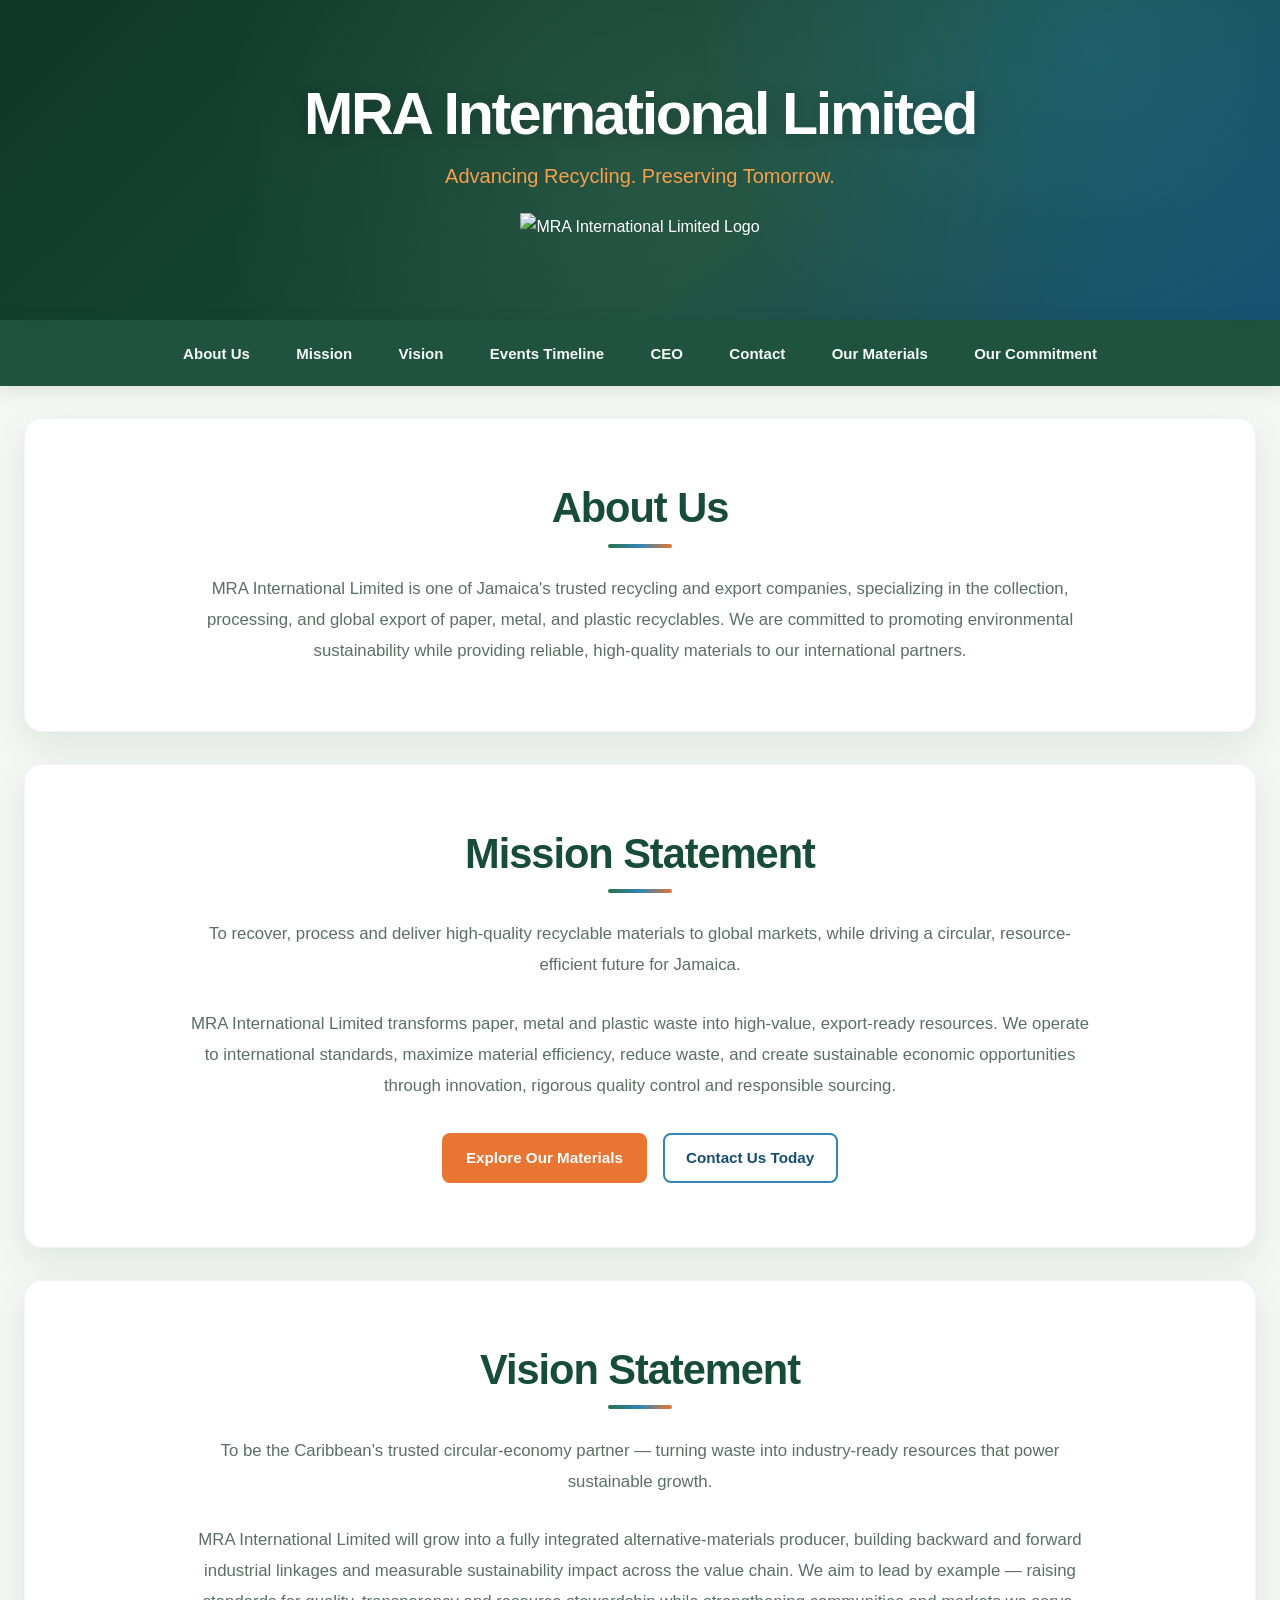
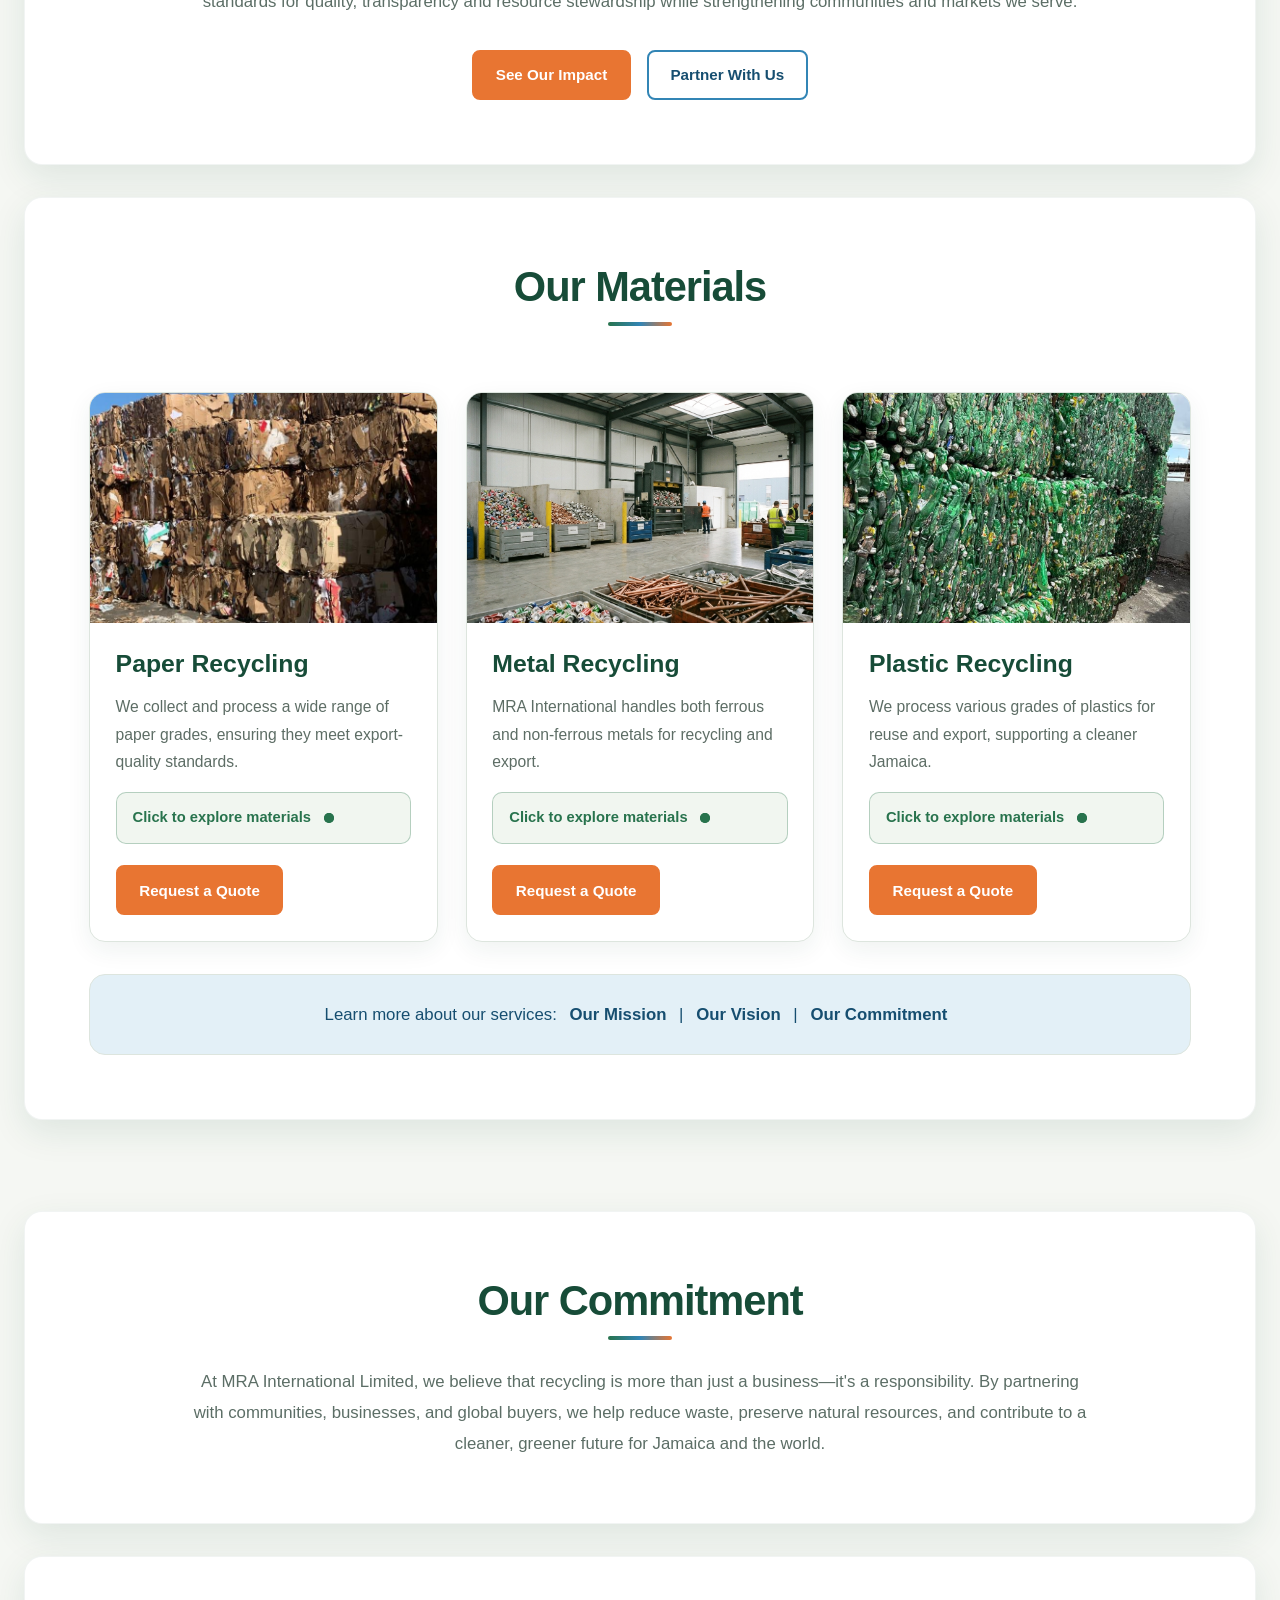
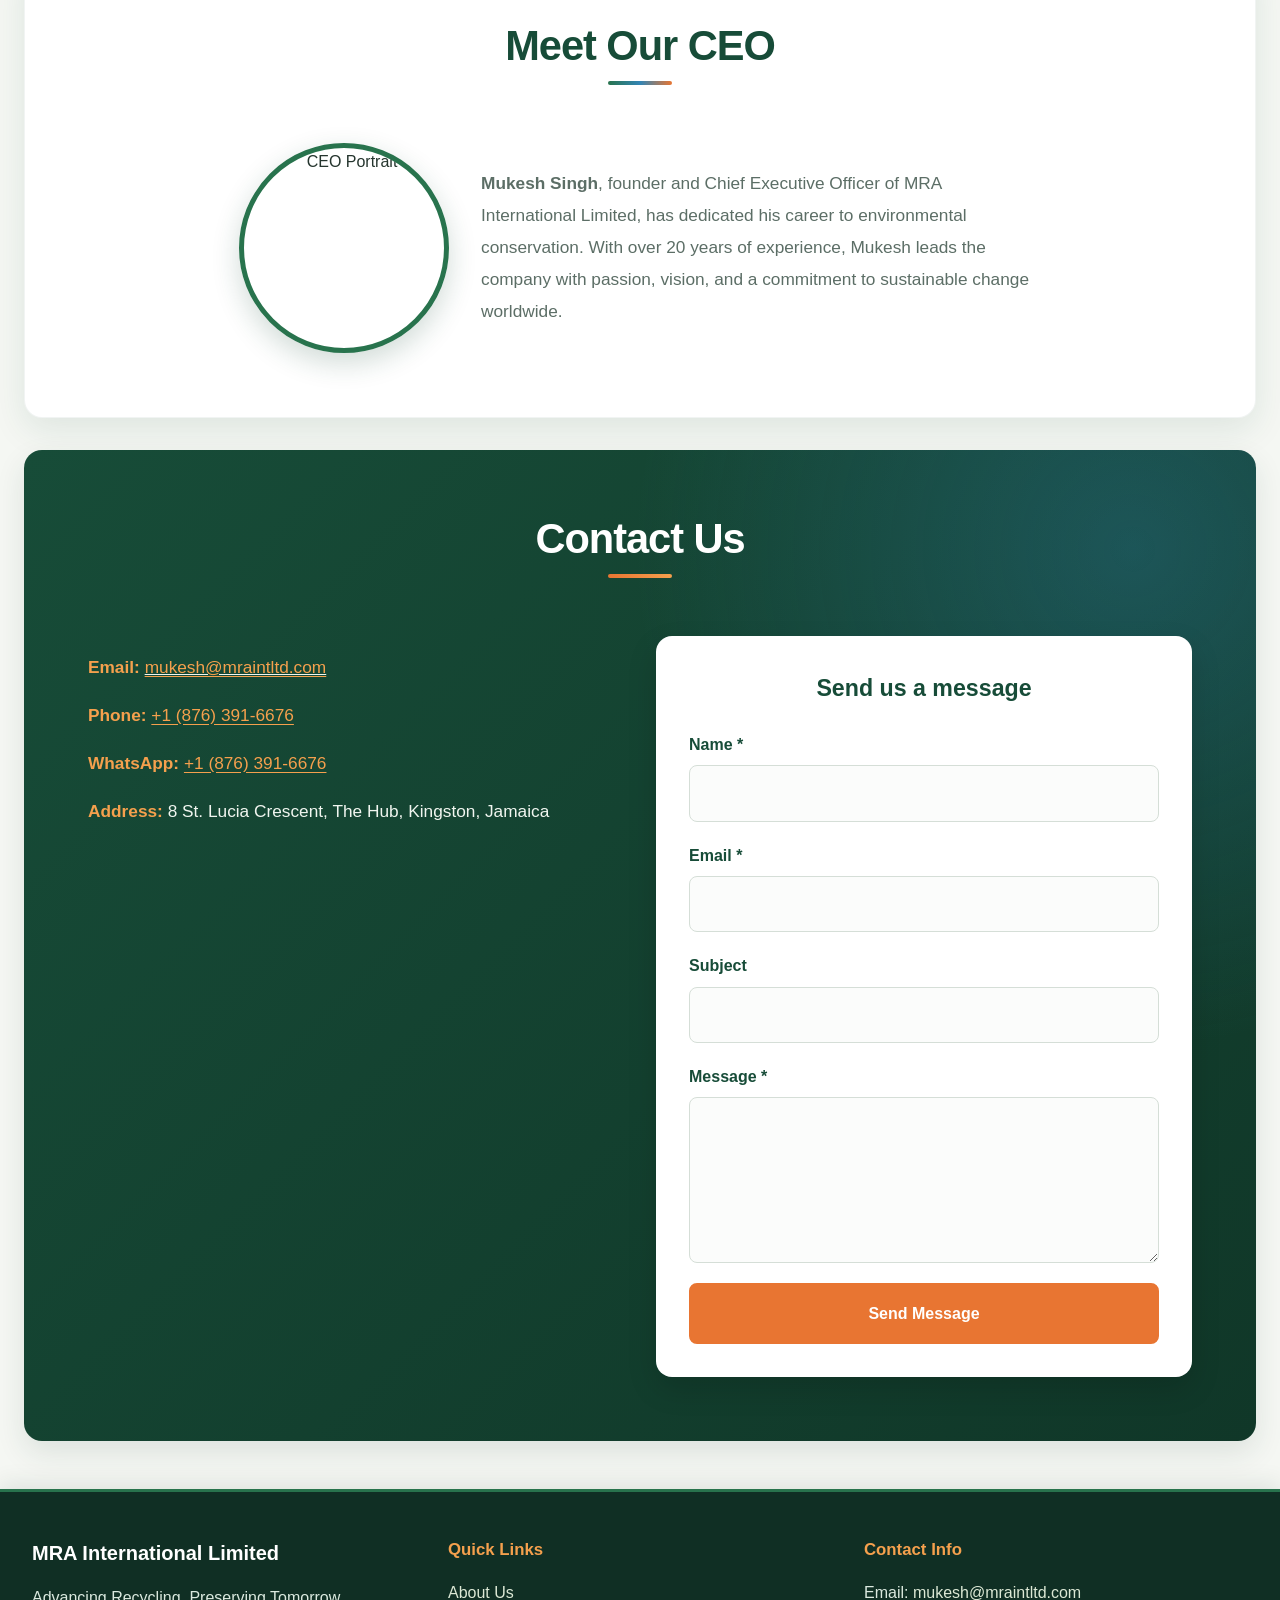
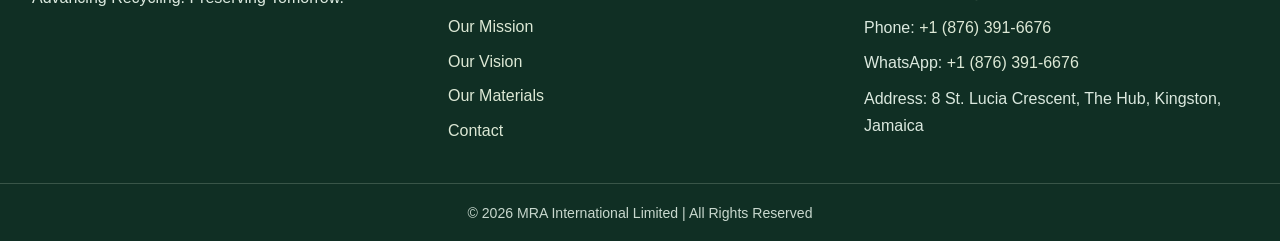
==== commit a445495d: "index.html" ====
--- a/index.html
+++ b/index.html
@@ -153,7 +153,7 @@
 
         <div class="material-card">
           <div class="material-card-image">
-            <img src="public/images/paper_recycling.png" alt="Paper Recycling" loading="lazy">
+            <img src="public/images/paper_recycling.jpeg" alt="Paper Recycling" loading="lazy">
           </div>
           <div class="material-card-content">
             <h3 tabindex="0">Paper Recycling</h3>
--- a/style.css
+++ b/style.css
@@ -148,13 +148,18 @@
 
 .header-logo {
   display: block;
-  width: auto;
-  max-width: min(220px, 65vw);
+  width: 240px;
+  max-width: 80%;
   height: auto;
-  max-height: 190px;
   object-fit: contain;
-  margin: 2rem auto 0;
-  filter: drop-shadow(0 8px 18px rgba(0, 0, 0, 0.16));
+  margin: 20px auto 0;
+}
+
+@media (max-width: 600px) {
+  .header-logo {
+    width: 190px;
+    max-width: 75%;
+  }
 }
 
 @keyframes atmosphere {
@@ -1395,3 +1400,384 @@
     transition-duration: 0.01ms !important;
   }
 }
+
+/* ==========================================
+   MRA INTERNATIONAL — FIRE, EARTH & WATER
+   Add this block to the END of style.css
+   ========================================== */
+
+:root {
+  --fire: #E87532;
+  --fire-light: #F5A04D;
+  --fire-dark: #B84C26;
+
+  --earth: #174C38;
+  --earth-mid: #28734D;
+  --earth-light: #DCE8D5;
+
+  --water: #164E70;
+  --water-mid: #3285B5;
+  --water-light: #E3F0F7;
+
+  --page-bg: #F5F7F3;
+  --surface: #FFFFFF;
+  --text: #25352E;
+  --muted: #5D6D65;
+  --border: #DDE5DE;
+
+  --shadow: 0 12px 35px rgba(23, 76, 56, 0.10);
+  --shadow-hover: 0 20px 45px rgba(23, 76, 56, 0.17);
+}
+
+/* Main page */
+body {
+  background: var(--page-bg);
+  background-attachment: fixed;
+  color: var(--text);
+}
+
+/* Header: forest green with a subtle water-blue accent */
+header {
+  background:
+    radial-gradient(
+      circle at 85% 15%,
+      rgba(50, 133, 181, 0.32),
+      transparent 35%
+    ),
+    linear-gradient(135deg, #103728 0%, #174C38 60%, #164E70 100%);
+  box-shadow: 0 8px 30px rgba(16, 55, 40, 0.18);
+}
+
+header p {
+  color: #F5A04D;
+}
+
+/* Navigation */
+nav {
+  background: rgba(23, 76, 56, 0.96);
+  box-shadow: 0 4px 18px rgba(23, 76, 56, 0.12);
+}
+
+nav.scrolled {
+  background: rgba(16, 55, 40, 0.98);
+  box-shadow: 0 5px 22px rgba(16, 55, 40, 0.2);
+}
+
+nav ul li a {
+  border-radius: 8px;
+  margin: 5px 2px;
+}
+
+nav ul li a:hover,
+nav ul li a:focus-visible {
+  background: var(--fire);
+  color: #FFFFFF;
+  box-shadow: 0 4px 12px rgba(232, 117, 50, 0.22);
+}
+
+/* Content sections */
+section {
+  background: var(--surface);
+  border: 1px solid rgba(23, 76, 56, 0.06);
+  border-radius: 18px;
+  box-shadow: var(--shadow);
+}
+
+section h2 {
+  color: var(--earth);
+}
+
+section h2::after {
+  background: linear-gradient(
+    90deg,
+    var(--earth-mid),
+    var(--water-mid),
+    var(--fire)
+  );
+}
+
+/* Material cards */
+.material-card {
+  border: 1px solid var(--border);
+  border-radius: 16px;
+  box-shadow: 0 8px 25px rgba(23, 76, 56, 0.07);
+}
+
+.material-card:hover {
+  transform: translateY(-7px);
+  box-shadow: var(--shadow-hover);
+  border-color: var(--earth-mid);
+}
+
+.material-card h3 {
+  color: var(--earth);
+}
+
+.material-card p {
+  color: var(--muted);
+}
+
+.material-card-image::after {
+  background: rgba(23, 76, 56, 0.92);
+}
+
+.click-hint {
+  background: #F1F6F0;
+  border-color: rgba(40, 115, 77, 0.3);
+}
+
+.click-hint span {
+  color: var(--earth-mid);
+}
+
+.pulse-icon,
+.pulse-icon::after {
+  background-color: var(--earth-mid);
+}
+
+.material-card:hover .click-hint {
+  background: var(--earth-light);
+}
+
+.material-btn,
+.cta-button {
+  background: var(--fire);
+  border-color: var(--fire);
+  color: #FFFFFF;
+  border-radius: 8px;
+}
+
+.material-btn:hover,
+.cta-button:hover {
+  background: var(--fire-dark);
+  border-color: var(--fire-dark);
+  color: #FFFFFF;
+  box-shadow: 0 7px 18px rgba(184, 76, 38, 0.2);
+}
+
+.cta-button.secondary {
+  background: transparent;
+  border-color: var(--water-mid);
+  color: var(--water);
+}
+
+.cta-button.secondary:hover {
+  background: var(--water);
+  border-color: var(--water);
+  color: #FFFFFF;
+}
+
+.material-sub-lists h4 {
+  color: var(--earth-mid);
+}
+
+.materials-navigation {
+  background: var(--water-light);
+}
+
+.materials-navigation p {
+  color: var(--water);
+}
+
+.materials-navigation a {
+  color: var(--water);
+}
+
+.materials-navigation a:hover {
+  color: var(--fire-dark);
+}
+
+/* CEO image */
+.ceo-image {
+  border-color: var(--earth-mid);
+  box-shadow: 0 10px 28px rgba(23, 76, 56, 0.2);
+}
+
+.ceo-image:hover {
+  box-shadow: 0 14px 35px rgba(50, 133, 181, 0.25);
+}
+
+/* Contact section */
+.contact-section {
+  background:
+    radial-gradient(
+      circle at 90% 10%,
+      rgba(50, 133, 181, 0.3),
+      transparent 35%
+    ),
+    linear-gradient(135deg, #174C38, #103728);
+  border-color: transparent;
+}
+
+.contact-section h2 {
+  color: #FFFFFF;
+}
+
+.contact-section h2::after {
+  background: linear-gradient(90deg, var(--fire), var(--fire-light));
+}
+
+.contact-info p {
+  color: #F1F6F0;
+}
+
+.contact-info strong {
+  color: var(--fire-light);
+}
+
+.contact-info a,
+#contact-email {
+  color: #F5A04D;
+  text-decoration: underline;
+  text-underline-offset: 3px;
+}
+
+.contact-info a:hover,
+#contact-email:hover {
+  color: #FFFFFF;
+}
+
+/* Contact form */
+.contact-form {
+  background: #FFFFFF;
+  border: 1px solid rgba(255, 255, 255, 0.18);
+  border-radius: 16px;
+  box-shadow: 0 12px 30px rgba(0, 0, 0, 0.14);
+}
+
+.contact-form h3,
+.form-group label {
+  color: var(--earth);
+}
+
+.form-group input,
+.form-group textarea {
+  border: 1px solid #D5DED7;
+  border-radius: 8px;
+  color: var(--text);
+}
+
+.form-group input:focus,
+.form-group textarea:focus {
+  border-color: var(--water-mid);
+  box-shadow: 0 0 0 3px rgba(50, 133, 181, 0.16);
+}
+
+/* The form field has id="email"; keep typed text readable */
+#email {
+  color: var(--text);
+}
+
+.submit-btn {
+  background: var(--fire);
+  color: #FFFFFF;
+  border-radius: 8px;
+}
+
+.submit-btn:hover {
+  background: var(--fire-dark);
+}
+
+/* Footer */
+footer {
+  background: #102F24;
+  box-shadow: 0 -5px 22px rgba(16, 47, 36, 0.1);
+  border-top: 3px solid var(--earth-mid);
+}
+
+.footer-section h3 {
+  color: #FFFFFF;
+}
+
+.footer-section h4 {
+  color: var(--fire-light);
+}
+
+.footer-section a {
+  color: #DCE8D5;
+}
+
+.footer-section a:hover {
+  color: #F5A04D;
+}
+
+.footer-bottom {
+  border-top-color: rgba(220, 232, 213, 0.2);
+}
+
+/* Materials slideshow */
+.modal {
+  background-color: rgba(12, 35, 27, 0.88);
+}
+
+.modal-content {
+  border: 1px solid var(--border);
+  box-shadow: 0 25px 60px rgba(0, 0, 0, 0.25);
+}
+
+.close-modal {
+  color: var(--earth);
+}
+
+.close-modal:hover {
+  color: var(--fire-dark);
+}
+
+.slide-info h2 {
+  color: var(--earth);
+}
+
+.slide-info p {
+  color: var(--muted);
+}
+
+.slide-btn:hover {
+  background: var(--water);
+  color: #FFFFFF;
+}
+
+.dot.active {
+  background-color: var(--fire);
+}
+
+/* Keyboard accessibility */
+a:focus-visible,
+button:focus-visible,
+input:focus-visible,
+textarea:focus-visible {
+  outline: 3px solid var(--fire);
+  outline-offset: 3px;
+}
+
+.skip-link {
+  background: var(--earth);
+  color: #FFFFFF;
+}
+
+/* Mobile navigation */
+@media (max-width: 768px) {
+  nav ul {
+    background: rgba(16, 47, 36, 0.99);
+  }
+
+  nav ul li a {
+    border-radius: 0;
+    margin: 0;
+  }
+
+  .mobile-menu-toggle .bar {
+    background-color: #FFFFFF;
+  }
+}
+
+/* Respect reduced-motion preferences */
+@media (prefers-reduced-motion: reduce) {
+  *,
+  *::before,
+  *::after {
+    scroll-behavior: auto !important;
+    animation-duration: 0.01ms !important;
+    animation-iteration-count: 1 !important;
+    transition-duration: 0.01ms !important;
+  }
+}
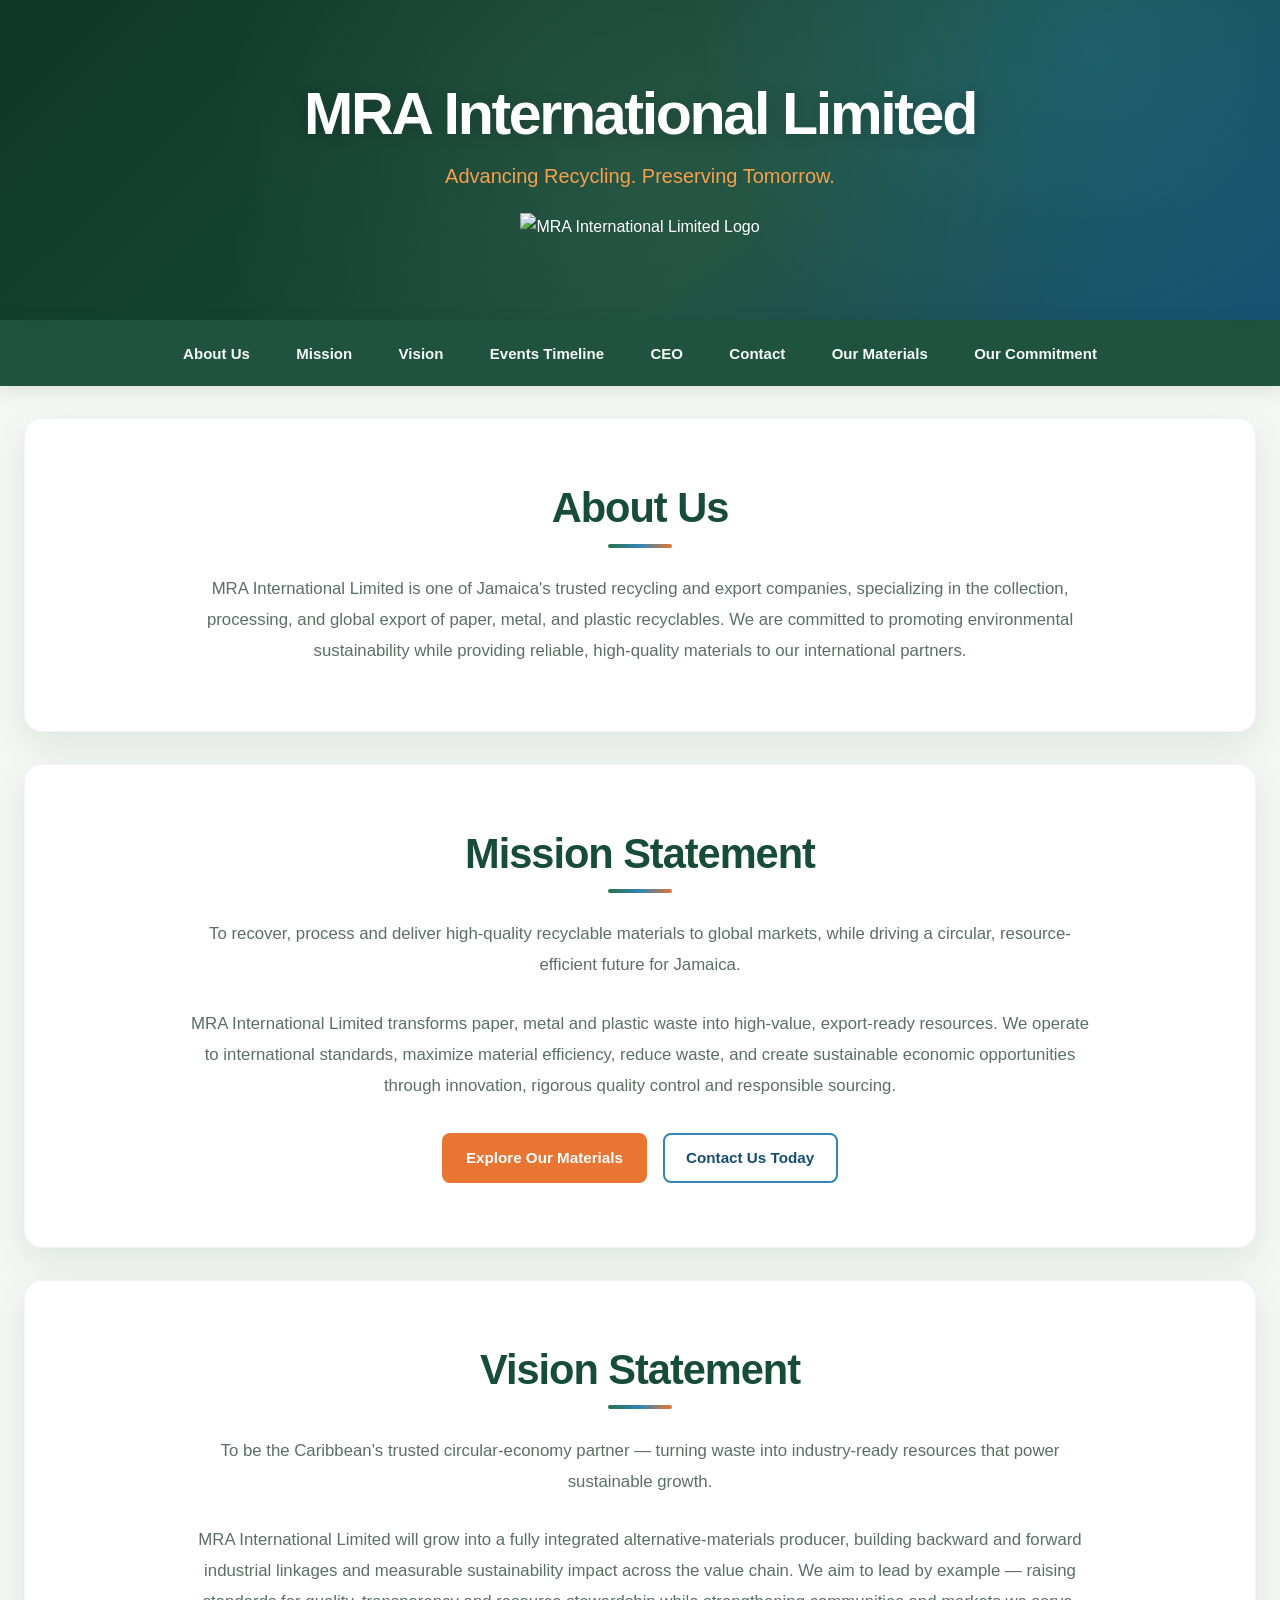
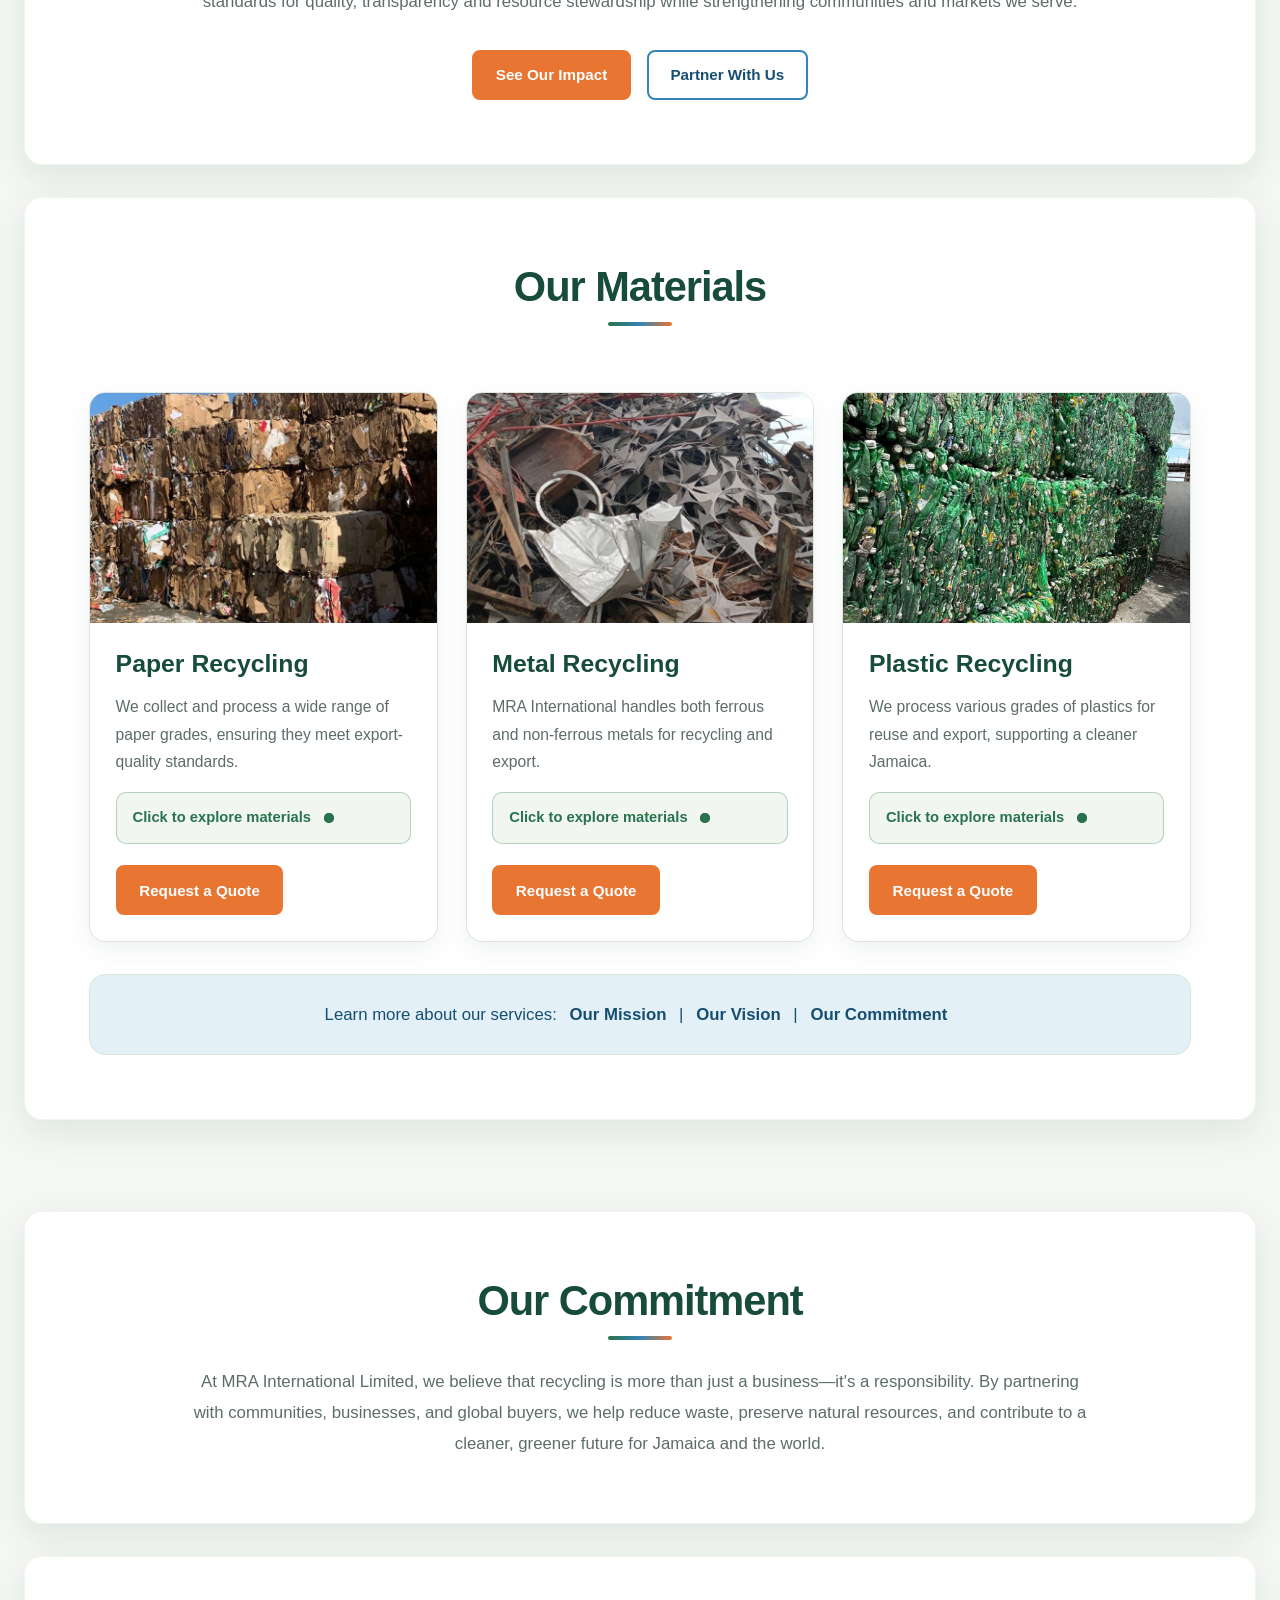
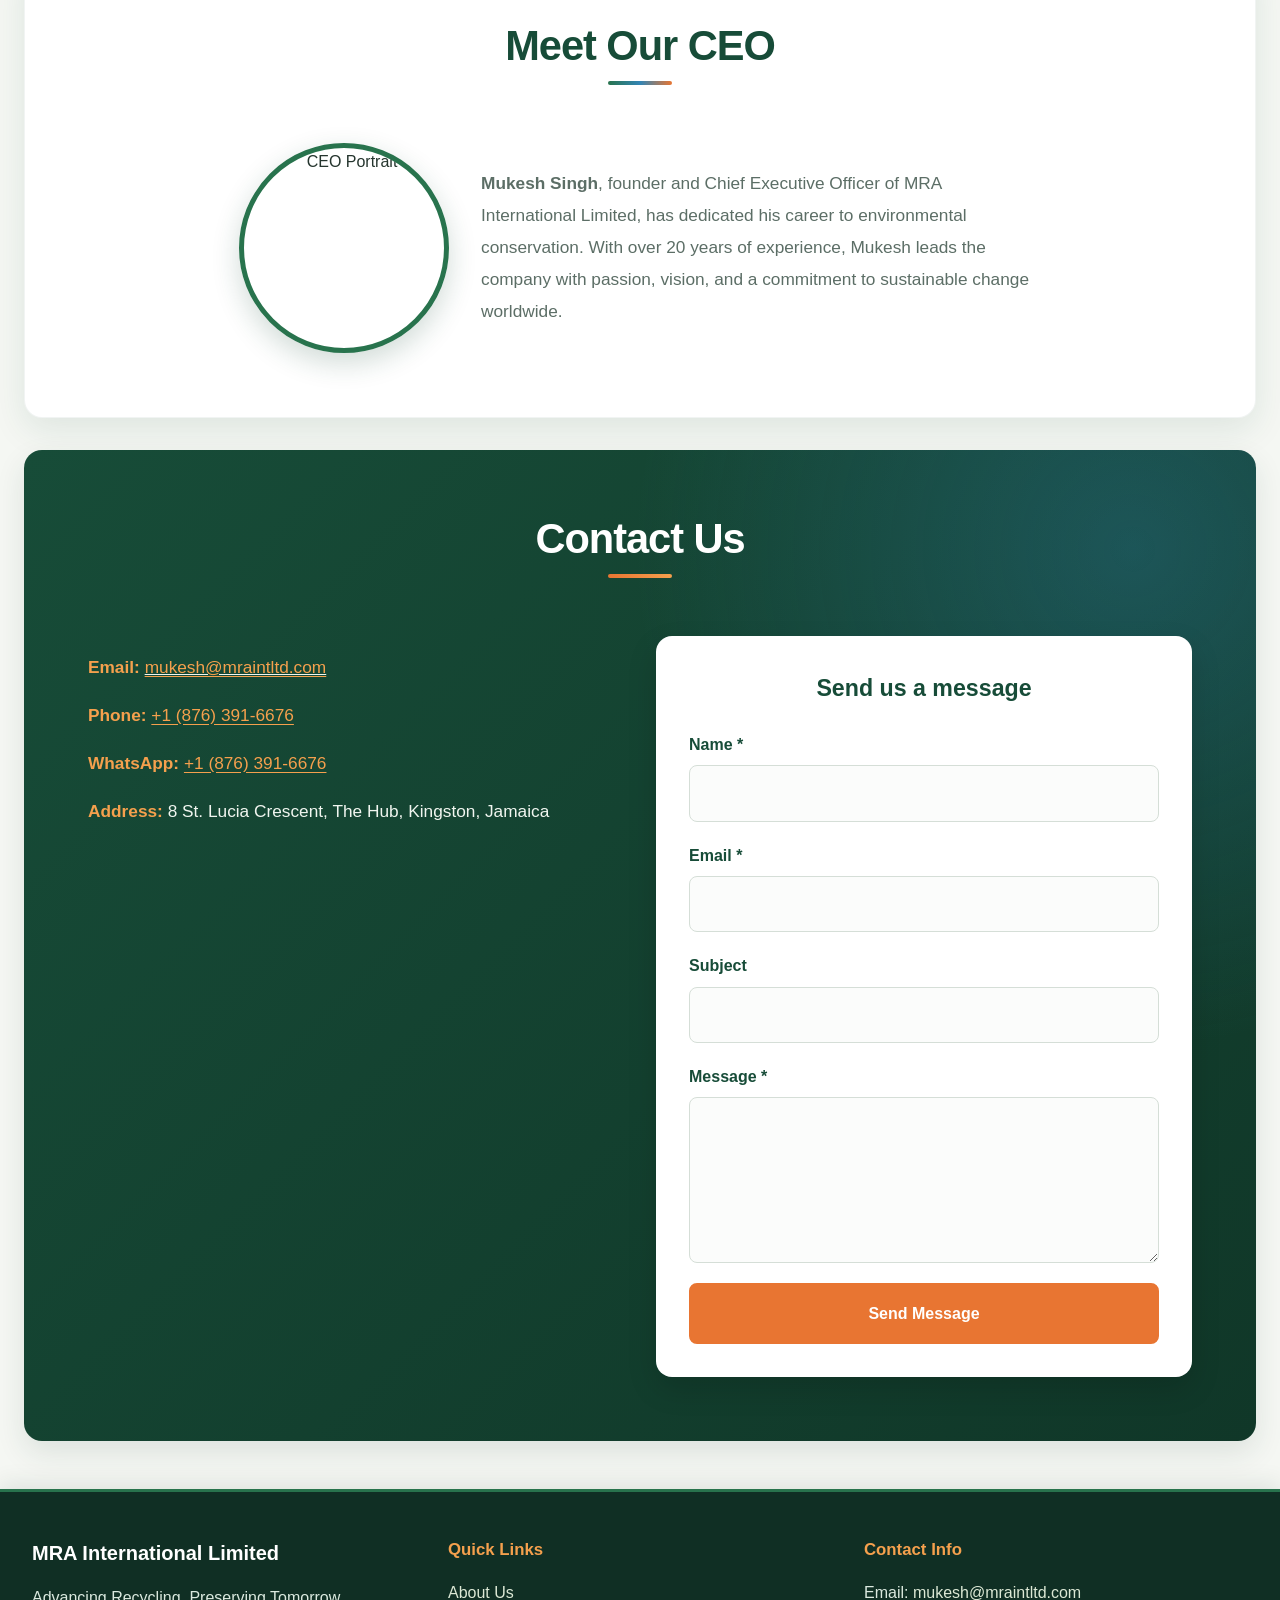
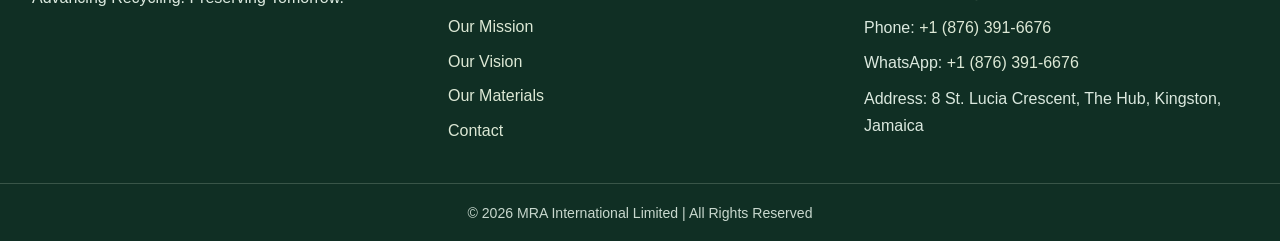
==== commit 0439c82c: "index.html" ====
--- a/index.html
+++ b/index.html
@@ -168,7 +168,7 @@
 
         <div class="material-card">
           <div class="material-card-image">
-            <img src="public/images/metal_recycling.png" alt="Metal Recycling" loading="lazy">
+            <img src="public/images/metal_recycling.jpeg" alt="Metal Recycling" loading="lazy">
           </div>
           <div class="material-card-content">
             <h3 tabindex="0">Metal Recycling</h3>
